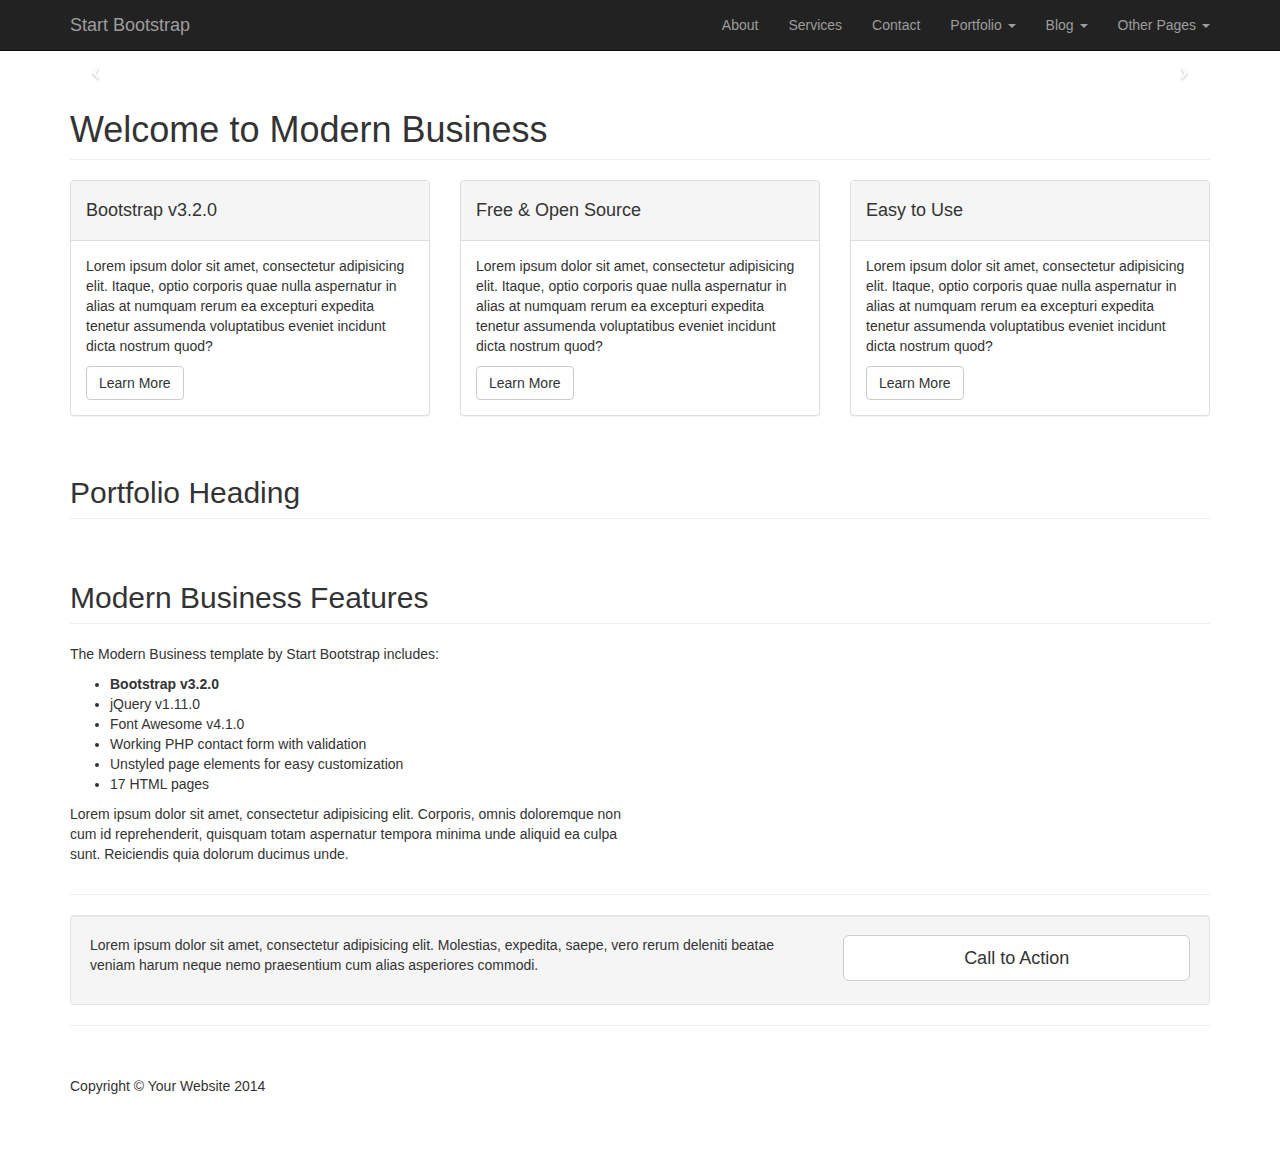
==== WebContent/index.html @ 1b941529 "Diseño de Ventanas" ====
<!DOCTYPE html>
<html lang="en">

<head>

    <meta charset="utf-8">
    <meta http-equiv="X-UA-Compatible" content="IE=edge">
    <meta name="viewport" content="width=device-width, initial-scale=1">
    <meta name="description" content="">
    <meta name="author" content="">

    <title>Modern Business - Start Bootstrap Template</title>

    <!-- Bootstrap Core CSS -->
    <link href="resources/css/bootstrap.min.css" rel="stylesheet">

    <!-- Custom CSS -->
    <link href="resources/css/3-col-portfolio.css" rel="stylesheet">


    <!-- HTML5 Shim and Respond.js IE8 support of HTML5 elements and media queries -->
    <!-- WARNING: Respond.js doesn't work if you view the page via file:// -->
    <!--[if lt IE 9]>
        <script src="https://oss.maxcdn.com/libs/html5shiv/3.7.0/html5shiv.js"></script>
        <script src="https://oss.maxcdn.com/libs/respond.js/1.4.2/respond.min.js"></script>
    <![endif]-->

</head>

<body>

    <!-- Navigation -->
    <nav class="navbar navbar-inverse navbar-fixed-top" role="navigation">
        <div class="container">
            <!-- Brand and toggle get grouped for better mobile display -->
            <div class="navbar-header">
                <button type="button" class="navbar-toggle" data-toggle="collapse" data-target="#bs-example-navbar-collapse-1">
                    <span class="sr-only">Toggle navigation</span>
                    <span class="icon-bar"></span>
                    <span class="icon-bar"></span>
                    <span class="icon-bar"></span>
                </button>
                <a class="navbar-brand" href="index.html">Start Bootstrap</a>
            </div>
            <!-- Collect the nav links, forms, and other content for toggling -->
            <div class="collapse navbar-collapse" id="bs-example-navbar-collapse-1">
                <ul class="nav navbar-nav navbar-right">
                    <li>
                        <a href="about.html">About</a>
                    </li>
                    <li>
                        <a href="services.html">Services</a>
                    </li>
                    <li>
                        <a href="contact.html">Contact</a>
                    </li>
                    <li class="dropdown">
                        <a href="#" class="dropdown-toggle" data-toggle="dropdown">Portfolio <b class="caret"></b></a>
                        <ul class="dropdown-menu">
                            <li>
                                <a href="portfolio-1-col.html">1 Column Portfolio</a>
                            </li>
                            <li>
                                <a href="portfolio-2-col.html">2 Column Portfolio</a>
                            </li>
                            <li>
                                <a href="portfolio-3-col.html">3 Column Portfolio</a>
                            </li>
                            <li>
                                <a href="portfolio-4-col.html">4 Column Portfolio</a>
                            </li>
                            <li>
                                <a href="portfolio-item.html">Single Portfolio Item</a>
                            </li>
                        </ul>
                    </li>
                    <li class="dropdown">
                        <a href="#" class="dropdown-toggle" data-toggle="dropdown">Blog <b class="caret"></b></a>
                        <ul class="dropdown-menu">
                            <li>
                                <a href="blog-home-1.html">Blog Home 1</a>
                            </li>
                            <li>
                                <a href="blog-home-2.html">Blog Home 2</a>
                            </li>
                            <li>
                                <a href="blog-post.html">Blog Post</a>
                            </li>
                        </ul>
                    </li>
                    <li class="dropdown">
                        <a href="#" class="dropdown-toggle" data-toggle="dropdown">Other Pages <b class="caret"></b></a>
                        <ul class="dropdown-menu">
                            <li>
                                <a href="full-width.html">Full Width Page</a>
                            </li>
                            <li>
                                <a href="sidebar.html">Sidebar Page</a>
                            </li>
                            <li>
                                <a href="faq.html">FAQ</a>
                            </li>
                            <li>
                                <a href="404.html">404</a>
                            </li>
                            <li>
                                <a href="pricing.html">Pricing Table</a>
                            </li>
                        </ul>
                    </li>
                </ul>
            </div>
            <!-- /.navbar-collapse -->
        </div>
        <!-- /.container -->
    </nav>

    <!-- Header Carousel -->
    <header id="myCarousel" class="carousel slide">
        <!-- Indicators -->
        <ol class="carousel-indicators">
            <li data-target="#myCarousel" data-slide-to="0" class="active"></li>
            <li data-target="#myCarousel" data-slide-to="1"></li>
            <li data-target="#myCarousel" data-slide-to="2"></li>
        </ol>

        <!-- Wrapper for slides -->
        <div class="carousel-inner">
            <div class="item active">
                <div class="fill" style="background-image:url('http://placehold.it/1900x1080&text=Slide One');"></div>
                <div class="carousel-caption">
                    <h2>Caption 1</h2>
                </div>
            </div>
            <div class="item">
                <div class="fill" style="background-image:url('http://placehold.it/1900x1080&text=Slide Two');"></div>
                <div class="carousel-caption">
                    <h2>Caption 2</h2>
                </div>
            </div>
            <div class="item">
                <div class="fill" style="background-image:url('http://placehold.it/1900x1080&text=Slide Three');"></div>
                <div class="carousel-caption">
                    <h2>Caption 3</h2>
                </div>
            </div>
        </div>

        <!-- Controls -->
        <a class="left carousel-control" href="#myCarousel" data-slide="prev">
            <span class="icon-prev"></span>
        </a>
        <a class="right carousel-control" href="#myCarousel" data-slide="next">
            <span class="icon-next"></span>
        </a>
    </header>

    <!-- Page Content -->
    <div class="container">

        <!-- Marketing Icons Section -->
        <div class="row">
            <div class="col-lg-12">
                <h1 class="page-header">
                    Welcome to Modern Business
                </h1>
            </div>
            <div class="col-md-4">
                <div class="panel panel-default">
                    <div class="panel-heading">
                        <h4><i class="fa fa-fw fa-check"></i> Bootstrap v3.2.0</h4>
                    </div>
                    <div class="panel-body">
                        <p>Lorem ipsum dolor sit amet, consectetur adipisicing elit. Itaque, optio corporis quae nulla aspernatur in alias at numquam rerum ea excepturi expedita tenetur assumenda voluptatibus eveniet incidunt dicta nostrum quod?</p>
                        <a href="#" class="btn btn-default">Learn More</a>
                    </div>
                </div>
            </div>
            <div class="col-md-4">
                <div class="panel panel-default">
                    <div class="panel-heading">
                        <h4><i class="fa fa-fw fa-gift"></i> Free &amp; Open Source</h4>
                    </div>
                    <div class="panel-body">
                        <p>Lorem ipsum dolor sit amet, consectetur adipisicing elit. Itaque, optio corporis quae nulla aspernatur in alias at numquam rerum ea excepturi expedita tenetur assumenda voluptatibus eveniet incidunt dicta nostrum quod?</p>
                        <a href="#" class="btn btn-default">Learn More</a>
                    </div>
                </div>
            </div>
            <div class="col-md-4">
                <div class="panel panel-default">
                    <div class="panel-heading">
                        <h4><i class="fa fa-fw fa-compass"></i> Easy to Use</h4>
                    </div>
                    <div class="panel-body">
                        <p>Lorem ipsum dolor sit amet, consectetur adipisicing elit. Itaque, optio corporis quae nulla aspernatur in alias at numquam rerum ea excepturi expedita tenetur assumenda voluptatibus eveniet incidunt dicta nostrum quod?</p>
                        <a href="#" class="btn btn-default">Learn More</a>
                    </div>
                </div>
            </div>
        </div>
        <!-- /.row -->

        <!-- Portfolio Section -->
        <div class="row">
            <div class="col-lg-12">
                <h2 class="page-header">Portfolio Heading</h2>
            </div>
            <div class="col-md-4 col-sm-6">
                <a href="portfolio-item.html">
                    <img class="img-responsive img-portfolio img-hover" src="http://placehold.it/700x450" alt="">
                </a>
            </div>
            <div class="col-md-4 col-sm-6">
                <a href="portfolio-item.html">
                    <img class="img-responsive img-portfolio img-hover" src="http://placehold.it/700x450" alt="">
                </a>
            </div>
            <div class="col-md-4 col-sm-6">
                <a href="portfolio-item.html">
                    <img class="img-responsive img-portfolio img-hover" src="http://placehold.it/700x450" alt="">
                </a>
            </div>
            <div class="col-md-4 col-sm-6">
                <a href="portfolio-item.html">
                    <img class="img-responsive img-portfolio img-hover" src="http://placehold.it/700x450" alt="">
                </a>
            </div>
            <div class="col-md-4 col-sm-6">
                <a href="portfolio-item.html">
                    <img class="img-responsive img-portfolio img-hover" src="http://placehold.it/700x450" alt="">
                </a>
            </div>
            <div class="col-md-4 col-sm-6">
                <a href="portfolio-item.html">
                    <img class="img-responsive img-portfolio img-hover" src="http://placehold.it/700x450" alt="">
                </a>
            </div>
        </div>
        <!-- /.row -->

        <!-- Features Section -->
        <div class="row">
            <div class="col-lg-12">
                <h2 class="page-header">Modern Business Features</h2>
            </div>
            <div class="col-md-6">
                <p>The Modern Business template by Start Bootstrap includes:</p>
                <ul>
                    <li><strong>Bootstrap v3.2.0</strong>
                    </li>
                    <li>jQuery v1.11.0</li>
                    <li>Font Awesome v4.1.0</li>
                    <li>Working PHP contact form with validation</li>
                    <li>Unstyled page elements for easy customization</li>
                    <li>17 HTML pages</li>
                </ul>
                <p>Lorem ipsum dolor sit amet, consectetur adipisicing elit. Corporis, omnis doloremque non cum id reprehenderit, quisquam totam aspernatur tempora minima unde aliquid ea culpa sunt. Reiciendis quia dolorum ducimus unde.</p>
            </div>
            <div class="col-md-6">
                <img class="img-responsive" src="http://placehold.it/700x450" alt="">
            </div>
        </div>
        <!-- /.row -->

        <hr>

        <!-- Call to Action Section -->
        <div class="well">
            <div class="row">
                <div class="col-md-8">
                    <p>Lorem ipsum dolor sit amet, consectetur adipisicing elit. Molestias, expedita, saepe, vero rerum deleniti beatae veniam harum neque nemo praesentium cum alias asperiores commodi.</p>
                </div>
                <div class="col-md-4">
                    <a class="btn btn-lg btn-default btn-block" href="#">Call to Action</a>
                </div>
            </div>
        </div>

        <hr>

        <!-- Footer -->
        <footer>
            <div class="row">
                <div class="col-lg-12">
                    <p>Copyright &copy; Your Website 2014</p>
                </div>
            </div>
        </footer>

    </div>
    <!-- /.container -->

    <!-- jQuery -->
    <script src="js/jquery.js"></script>

    <!-- Bootstrap Core JavaScript -->
    <script src="js/bootstrap.min.js"></script>

    <!-- Script to Activate the Carousel -->
    <script>
    $('.carousel').carousel({
        interval: 5000 //changes the speed
    })
    </script>

</body>

</html>
---- WebContent/resources/css/3-col-portfolio.css ----
/*!
 * Start Bootstrap - 3 Col Portfolio HTML Template (http://startbootstrap.com)
 * Code licensed under the Apache License v2.0.
 * For details, see http://www.apache.org/licenses/LICENSE-2.0.
 */

body {
    padding-top: 70px; /* Required padding for .navbar-fixed-top. Remove if using .navbar-static-top. Change if height of navigation changes. */
}

.portfolio-item {
    margin-bottom: 25px;
}

footer {
    margin: 50px 0;
}

.myButton {
	background-color:#44c767;
	-moz-border-radius:28px;
	-webkit-border-radius:28px;
	border-radius:28px;
	border:1px solid #18ab29;
	display:inline-block;
	cursor:pointer;
	color:#ffffff;
	font-family:Arial;
	font-size:17px;
	padding:16px 31px;
	text-decoration:none;
	text-shadow:0px 1px 0px #2f6627;
}
.myButton:hover {
	background-color:#5cbf2a;
}
.myButton:active {
	position:relative;
	top:1px;
}
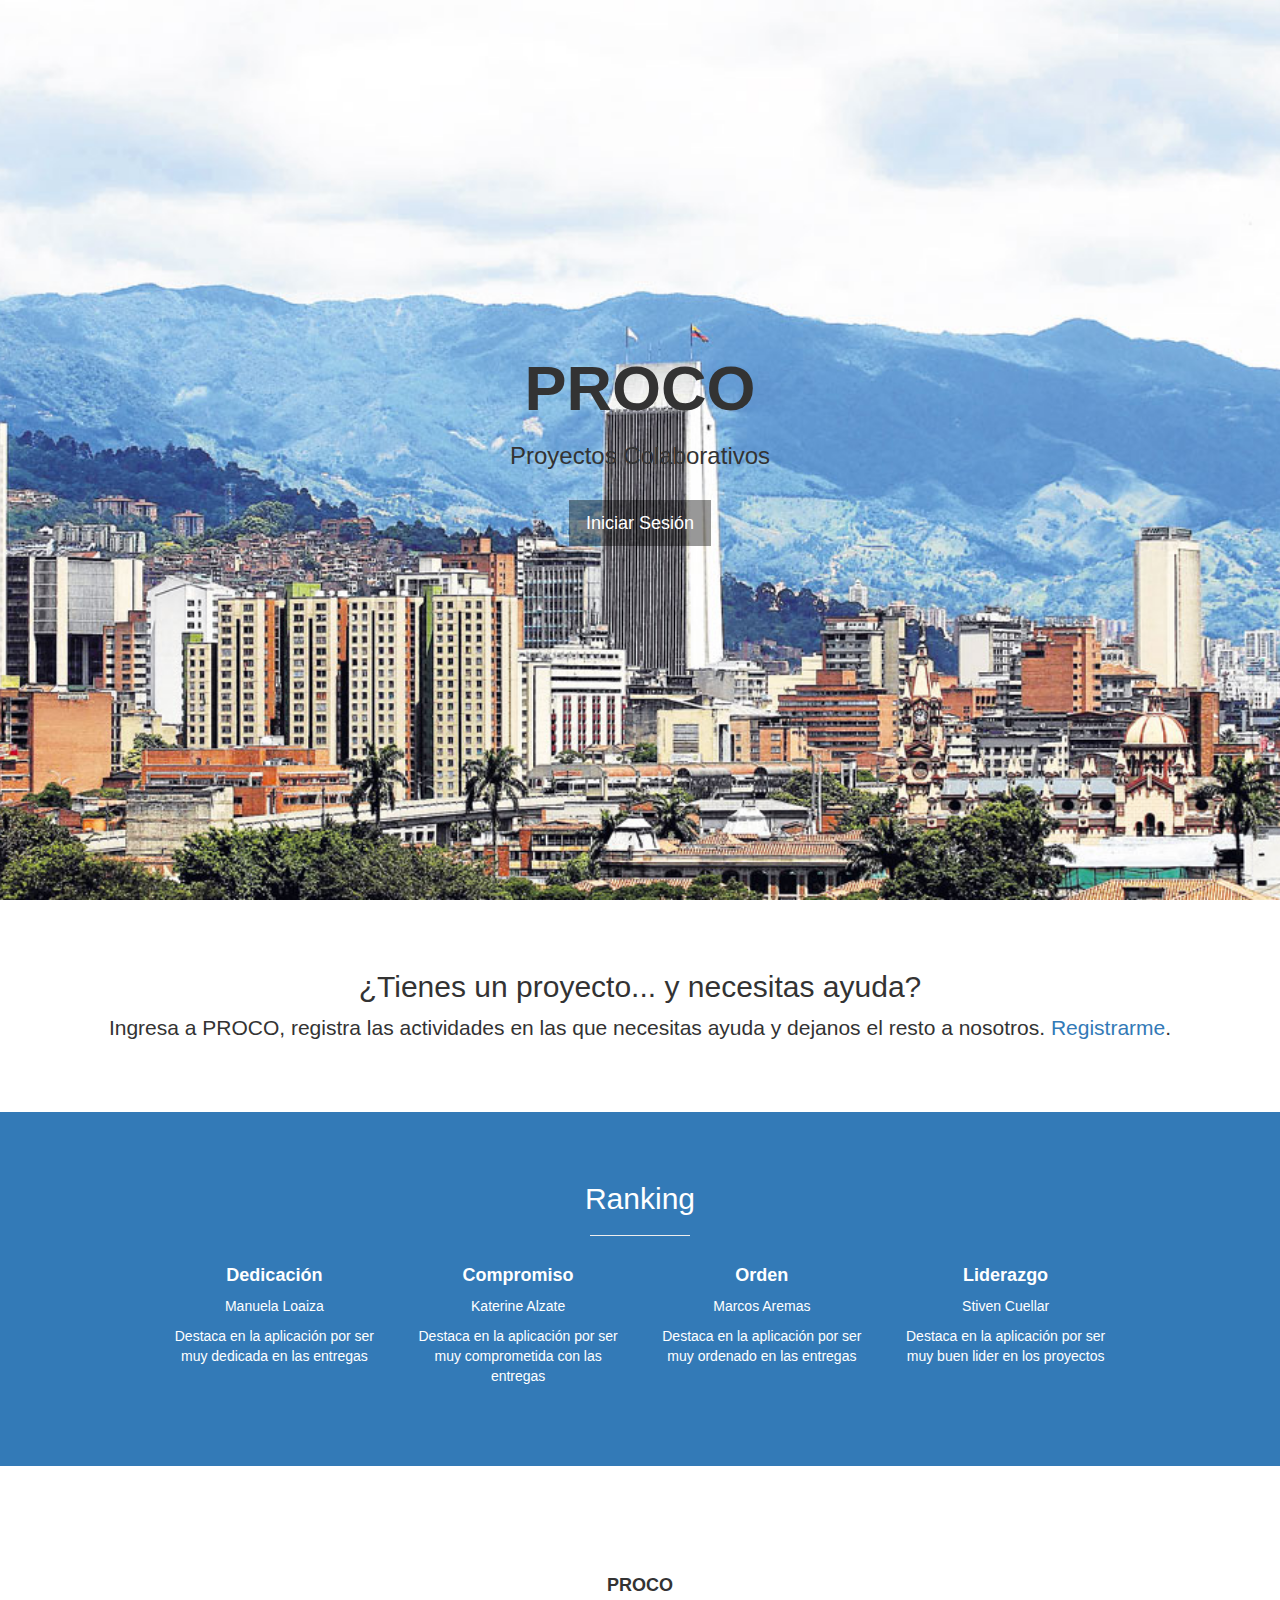
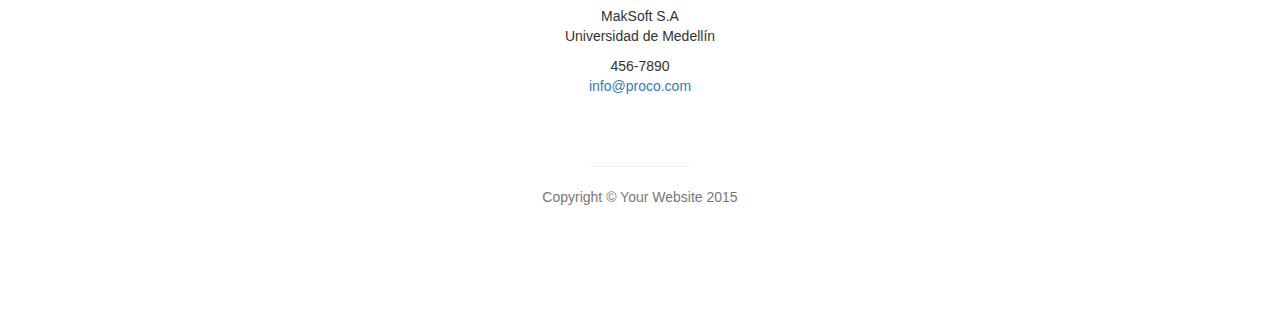
==== commit 450c6bb7: "Ventana Principal" ====
--- a/WebContent/index.html
+++ b/WebContent/index.html
@@ -9,13 +9,13 @@
     <meta name="description" content="">
     <meta name="author" content="">
 
-    <title>Modern Business - Start Bootstrap Template</title>
+    <title>PROCO</title>
 
     <!-- Bootstrap Core CSS -->
-    <link href="resources/css/bootstrap.min.css" rel="stylesheet">
+    <link href="resources/css/bootstrapIndex.min.css" rel="stylesheet">
 
     <!-- Custom CSS -->
-    <link href="resources/css/3-col-portfolio.css" rel="stylesheet">
+    <link href="resources/css/portfolioIndex.css" rel="stylesheet">
 
 
     <!-- HTML5 Shim and Respond.js IE8 support of HTML5 elements and media queries -->
@@ -29,280 +29,135 @@
 
 <body>
 
-    <!-- Navigation -->
-    <nav class="navbar navbar-inverse navbar-fixed-top" role="navigation">
+<!-- Header -->
+<!--http://www.larepublica.co/sites/default/files/larepublica/imagenes/noticias/1/medellin0302-1000.jpg-->
+    <header id="top" class="header">
+        <div class="text-vertical-center">
+        	<div class="contenedor">
+        		<h1>PROCO</h1>
+	            <h3>Proyectos Colaborativos</h3>
+	            <br>
+	            <a href="misCosas.html" class="btn btn-dark btn-lg">Iniciar Sesión</a>
+        	</div>
+        </div>
+    </header>
+
+<!-- About -->
+    <section id="about" class="about">
         <div class="container">
-            <!-- Brand and toggle get grouped for better mobile display -->
-            <div class="navbar-header">
-                <button type="button" class="navbar-toggle" data-toggle="collapse" data-target="#bs-example-navbar-collapse-1">
-                    <span class="sr-only">Toggle navigation</span>
-                    <span class="icon-bar"></span>
-                    <span class="icon-bar"></span>
-                    <span class="icon-bar"></span>
-                </button>
-                <a class="navbar-brand" href="index.html">Start Bootstrap</a>
+            <div class="row">
+                <div class="col-lg-12 text-center">
+                    <h2>¿Tienes un proyecto... y necesitas ayuda?</h2>
+                    <p class="lead">Ingresa a PROCO, registra las actividades en las que necesitas ayuda y dejanos el resto a nosotros. <a target="_blank" href="#">Registrarme</a>.</p>
+                </div>
             </div>
-            <!-- Collect the nav links, forms, and other content for toggling -->
-            <div class="collapse navbar-collapse" id="bs-example-navbar-collapse-1">
-                <ul class="nav navbar-nav navbar-right">
-                    <li>
-                        <a href="about.html">About</a>
-                    </li>
-                    <li>
-                        <a href="services.html">Services</a>
-                    </li>
-                    <li>
-                        <a href="contact.html">Contact</a>
-                    </li>
-                    <li class="dropdown">
-                        <a href="#" class="dropdown-toggle" data-toggle="dropdown">Portfolio <b class="caret"></b></a>
-                        <ul class="dropdown-menu">
-                            <li>
-                                <a href="portfolio-1-col.html">1 Column Portfolio</a>
-                            </li>
-                            <li>
-                                <a href="portfolio-2-col.html">2 Column Portfolio</a>
-                            </li>
-                            <li>
-                                <a href="portfolio-3-col.html">3 Column Portfolio</a>
-                            </li>
-                            <li>
-                                <a href="portfolio-4-col.html">4 Column Portfolio</a>
-                            </li>
-                            <li>
-                                <a href="portfolio-item.html">Single Portfolio Item</a>
-                            </li>
-                        </ul>
-                    </li>
-                    <li class="dropdown">
-                        <a href="#" class="dropdown-toggle" data-toggle="dropdown">Blog <b class="caret"></b></a>
-                        <ul class="dropdown-menu">
-                            <li>
-                                <a href="blog-home-1.html">Blog Home 1</a>
-                            </li>
-                            <li>
-                                <a href="blog-home-2.html">Blog Home 2</a>
-                            </li>
-                            <li>
-                                <a href="blog-post.html">Blog Post</a>
-                            </li>
-                        </ul>
-                    </li>
-                    <li class="dropdown">
-                        <a href="#" class="dropdown-toggle" data-toggle="dropdown">Other Pages <b class="caret"></b></a>
-                        <ul class="dropdown-menu">
-                            <li>
-                                <a href="full-width.html">Full Width Page</a>
-                            </li>
-                            <li>
-                                <a href="sidebar.html">Sidebar Page</a>
-                            </li>
-                            <li>
-                                <a href="faq.html">FAQ</a>
-                            </li>
-                            <li>
-                                <a href="404.html">404</a>
-                            </li>
-                            <li>
-                                <a href="pricing.html">Pricing Table</a>
-                            </li>
-                        </ul>
-                    </li>
-                </ul>
-            </div>
-            <!-- /.navbar-collapse -->
+            <!-- /.row -->
         </div>
         <!-- /.container -->
-    </nav>
+    </section>
 
-    <!-- Header Carousel -->
-    <header id="myCarousel" class="carousel slide">
-        <!-- Indicators -->
-        <ol class="carousel-indicators">
-            <li data-target="#myCarousel" data-slide-to="0" class="active"></li>
-            <li data-target="#myCarousel" data-slide-to="1"></li>
-            <li data-target="#myCarousel" data-slide-to="2"></li>
-        </ol>
+<!-- Services -->
+    <!-- The circle icons use Font Awesome's stacked icon classes. For more information, visit http://fontawesome.io/examples/ -->
+    <section id="services" class="services bg-primary">
+        <div class="container">
+            <div class="row text-center">
+                <div class="col-lg-10 col-lg-offset-1">
+                    <h2>Ranking</h2>
+                    <hr class="small">
+                    <div class="row">
+                        <div class="col-md-3 col-sm-6">
+                            <div class="service-item">
+                                <span class="fa-stack fa-4x">
+                                <i class="fa fa-circle fa-stack-2x"></i>
+                                <i class="fa fa-cloud fa-stack-1x text-primary"></i>
+                            </span>
+                                <h4>
+                                    <strong>Dedicación</strong>
+                                </h4>
+                                <p>Manuela Loaiza</p>
+                                <p>Destaca en la aplicación por ser muy dedicada en las entregas</p>
+                            </div>
+                        </div>
+                        <div class="col-md-3 col-sm-6">
+                            <div class="service-item">
+                                <span class="fa-stack fa-4x">
+                                <i class="fa fa-circle fa-stack-2x"></i>
+                                <i class="fa fa-compass fa-stack-1x text-primary"></i>
+                            </span>
+                                <h4>
+                                    <strong>Compromiso</strong>
+                                </h4>
+                                <p>Katerine Alzate</p>
+                                <p>Destaca en la aplicación por ser muy comprometida con las entregas</p>
+                            </div>
+                        </div>
+                        <div class="col-md-3 col-sm-6">
+                            <div class="service-item">
+                                <span class="fa-stack fa-4x">
+                                <i class="fa fa-circle fa-stack-2x"></i>
+                                <i class="fa fa-flask fa-stack-1x text-primary"></i>
+                            </span>
+                                <h4>
+                                    <strong>Orden</strong>
+                                </h4>
+                                <p>Marcos Aremas</p>
+                                <p>Destaca en la aplicación por ser muy ordenado en las entregas</p>
+                            </div>
+                        </div>
+                        <div class="col-md-3 col-sm-6">
+                            <div class="service-item">
+                                <span class="fa-stack fa-4x">
+                                <i class="fa fa-circle fa-stack-2x"></i>
+                                <i class="fa fa-shield fa-stack-1x text-primary"></i>
+                            </span>
+                                <h4>
+                                    <strong>Liderazgo</strong>
+                                </h4>
+                                <p>Stiven Cuellar</p>
+                                <p>Destaca en la aplicación por ser muy buen lider en los proyectos</p>
+                            </div>
+                        </div>
+                    </div>
+                    <!-- /.row (nested) -->
+                </div>
+                <!-- /.col-lg-10 -->
+            </div>
+            <!-- /.row -->
+        </div>
+        <!-- /.container -->
+    </section>
 
-        <!-- Wrapper for slides -->
-        <div class="carousel-inner">
-            <div class="item active">
-                <div class="fill" style="background-image:url('http://placehold.it/1900x1080&text=Slide One');"></div>
-                <div class="carousel-caption">
-                    <h2>Caption 1</h2>
-                </div>
-            </div>
-            <div class="item">
-                <div class="fill" style="background-image:url('http://placehold.it/1900x1080&text=Slide Two');"></div>
-                <div class="carousel-caption">
-                    <h2>Caption 2</h2>
-                </div>
-            </div>
-            <div class="item">
-                <div class="fill" style="background-image:url('http://placehold.it/1900x1080&text=Slide Three');"></div>
-                <div class="carousel-caption">
-                    <h2>Caption 3</h2>
+<!-- Footer -->
+    <footer>
+        <div class="container">
+            <div class="row">
+                <div class="col-lg-10 col-lg-offset-1 text-center">
+                    <h4><strong>PROCO</strong>
+                    </h4>
+                    <p>MakSoft S.A<br>Universidad de Medellín</p>
+                    <ul class="list-unstyled">
+                        <li><i class="fa fa-phone fa-fw"></i> 456-7890</li>
+                        <li><i class="fa fa-envelope-o fa-fw"></i>  <a href="#">info@proco.com</a>
+                        </li>
+                    </ul>
+                    <br>
+                    <ul class="list-inline">
+                        <li>
+                            <a href="#"><i class="fa fa-facebook fa-fw fa-3x"></i></a>
+                        </li>
+                        <li>
+                            <a href="#"><i class="fa fa-twitter fa-fw fa-3x"></i></a>
+                        </li>
+                        <li>
+                            <a href="#"><i class="fa fa-dribbble fa-fw fa-3x"></i></a>
+                        </li>
+                    </ul>
+                    <hr class="small">
+                    <p class="text-muted">Copyright &copy; Your Website 2015</p>
                 </div>
             </div>
         </div>
-
-        <!-- Controls -->
-        <a class="left carousel-control" href="#myCarousel" data-slide="prev">
-            <span class="icon-prev"></span>
-        </a>
-        <a class="right carousel-control" href="#myCarousel" data-slide="next">
-            <span class="icon-next"></span>
-        </a>
-    </header>
-
-    <!-- Page Content -->
-    <div class="container">
-
-        <!-- Marketing Icons Section -->
-        <div class="row">
-            <div class="col-lg-12">
-                <h1 class="page-header">
-                    Welcome to Modern Business
-                </h1>
-            </div>
-            <div class="col-md-4">
-                <div class="panel panel-default">
-                    <div class="panel-heading">
-                        <h4><i class="fa fa-fw fa-check"></i> Bootstrap v3.2.0</h4>
-                    </div>
-                    <div class="panel-body">
-                        <p>Lorem ipsum dolor sit amet, consectetur adipisicing elit. Itaque, optio corporis quae nulla aspernatur in alias at numquam rerum ea excepturi expedita tenetur assumenda voluptatibus eveniet incidunt dicta nostrum quod?</p>
-                        <a href="#" class="btn btn-default">Learn More</a>
-                    </div>
-                </div>
-            </div>
-            <div class="col-md-4">
-                <div class="panel panel-default">
-                    <div class="panel-heading">
-                        <h4><i class="fa fa-fw fa-gift"></i> Free &amp; Open Source</h4>
-                    </div>
-                    <div class="panel-body">
-                        <p>Lorem ipsum dolor sit amet, consectetur adipisicing elit. Itaque, optio corporis quae nulla aspernatur in alias at numquam rerum ea excepturi expedita tenetur assumenda voluptatibus eveniet incidunt dicta nostrum quod?</p>
-                        <a href="#" class="btn btn-default">Learn More</a>
-                    </div>
-                </div>
-            </div>
-            <div class="col-md-4">
-                <div class="panel panel-default">
-                    <div class="panel-heading">
-                        <h4><i class="fa fa-fw fa-compass"></i> Easy to Use</h4>
-                    </div>
-                    <div class="panel-body">
-                        <p>Lorem ipsum dolor sit amet, consectetur adipisicing elit. Itaque, optio corporis quae nulla aspernatur in alias at numquam rerum ea excepturi expedita tenetur assumenda voluptatibus eveniet incidunt dicta nostrum quod?</p>
-                        <a href="#" class="btn btn-default">Learn More</a>
-                    </div>
-                </div>
-            </div>
-        </div>
-        <!-- /.row -->
-
-        <!-- Portfolio Section -->
-        <div class="row">
-            <div class="col-lg-12">
-                <h2 class="page-header">Portfolio Heading</h2>
-            </div>
-            <div class="col-md-4 col-sm-6">
-                <a href="portfolio-item.html">
-                    <img class="img-responsive img-portfolio img-hover" src="http://placehold.it/700x450" alt="">
-                </a>
-            </div>
-            <div class="col-md-4 col-sm-6">
-                <a href="portfolio-item.html">
-                    <img class="img-responsive img-portfolio img-hover" src="http://placehold.it/700x450" alt="">
-                </a>
-            </div>
-            <div class="col-md-4 col-sm-6">
-                <a href="portfolio-item.html">
-                    <img class="img-responsive img-portfolio img-hover" src="http://placehold.it/700x450" alt="">
-                </a>
-            </div>
-            <div class="col-md-4 col-sm-6">
-                <a href="portfolio-item.html">
-                    <img class="img-responsive img-portfolio img-hover" src="http://placehold.it/700x450" alt="">
-                </a>
-            </div>
-            <div class="col-md-4 col-sm-6">
-                <a href="portfolio-item.html">
-                    <img class="img-responsive img-portfolio img-hover" src="http://placehold.it/700x450" alt="">
-                </a>
-            </div>
-            <div class="col-md-4 col-sm-6">
-                <a href="portfolio-item.html">
-                    <img class="img-responsive img-portfolio img-hover" src="http://placehold.it/700x450" alt="">
-                </a>
-            </div>
-        </div>
-        <!-- /.row -->
-
-        <!-- Features Section -->
-        <div class="row">
-            <div class="col-lg-12">
-                <h2 class="page-header">Modern Business Features</h2>
-            </div>
-            <div class="col-md-6">
-                <p>The Modern Business template by Start Bootstrap includes:</p>
-                <ul>
-                    <li><strong>Bootstrap v3.2.0</strong>
-                    </li>
-                    <li>jQuery v1.11.0</li>
-                    <li>Font Awesome v4.1.0</li>
-                    <li>Working PHP contact form with validation</li>
-                    <li>Unstyled page elements for easy customization</li>
-                    <li>17 HTML pages</li>
-                </ul>
-                <p>Lorem ipsum dolor sit amet, consectetur adipisicing elit. Corporis, omnis doloremque non cum id reprehenderit, quisquam totam aspernatur tempora minima unde aliquid ea culpa sunt. Reiciendis quia dolorum ducimus unde.</p>
-            </div>
-            <div class="col-md-6">
-                <img class="img-responsive" src="http://placehold.it/700x450" alt="">
-            </div>
-        </div>
-        <!-- /.row -->
-
-        <hr>
-
-        <!-- Call to Action Section -->
-        <div class="well">
-            <div class="row">
-                <div class="col-md-8">
-                    <p>Lorem ipsum dolor sit amet, consectetur adipisicing elit. Molestias, expedita, saepe, vero rerum deleniti beatae veniam harum neque nemo praesentium cum alias asperiores commodi.</p>
-                </div>
-                <div class="col-md-4">
-                    <a class="btn btn-lg btn-default btn-block" href="#">Call to Action</a>
-                </div>
-            </div>
-        </div>
-
-        <hr>
-
-        <!-- Footer -->
-        <footer>
-            <div class="row">
-                <div class="col-lg-12">
-                    <p>Copyright &copy; Your Website 2014</p>
-                </div>
-            </div>
-        </footer>
-
-    </div>
-    <!-- /.container -->
-
-    <!-- jQuery -->
-    <script src="js/jquery.js"></script>
-
-    <!-- Bootstrap Core JavaScript -->
-    <script src="js/bootstrap.min.js"></script>
-
-    <!-- Script to Activate the Carousel -->
-    <script>
-    $('.carousel').carousel({
-        interval: 5000 //changes the speed
-    })
-    </script>
+    </footer>
 
 </body>
 
--- a/WebContent/resources/css/bootstrapIndex.min.css
+++ b/WebContent/resources/css/bootstrapIndex.min.css
@@ -0,0 +1,5 @@
+/*!
+ * Bootstrap v3.3.4 (http://getbootstrap.com)
+ * Copyright 2011-2015 Twitter, Inc.
+ * Licensed under MIT (https://github.com/twbs/bootstrap/blob/master/LICENSE)
+ *//*! normalize.css v3.0.2 | MIT License | git.io/normalize */html{font-family:sans-serif;-webkit-text-size-adjust:100%;-ms-text-size-adjust:100%}body{margin:0}article,aside,details,figcaption,figure,footer,header,hgroup,main,menu,nav,section,summary{display:block}audio,canvas,progress,video{display:inline-block;vertical-align:baseline}audio:not([controls]){display:none;height:0}[hidden],template{display:none}a{background-color:transparent}a:active,a:hover{outline:0}abbr[title]{border-bottom:1px dotted}b,strong{font-weight:700}dfn{font-style:italic}h1{margin:.67em 0;font-size:2em}mark{color:#000;background:#ff0}small{font-size:80%}sub,sup{position:relative;font-size:75%;line-height:0;vertical-align:baseline}sup{top:-.5em}sub{bottom:-.25em}img{border:0}svg:not(:root){overflow:hidden}figure{margin:1em 40px}hr{height:0;-webkit-box-sizing:content-box;-moz-box-sizing:content-box;box-sizing:content-box}pre{overflow:auto}code,kbd,pre,samp{font-family:monospace,monospace;font-size:1em}button,input,optgroup,select,textarea{margin:0;font:inherit;color:inherit}button{overflow:visible}button,select{text-transform:none}button,html input[type=button],input[type=reset],input[type=submit]{-webkit-appearance:button;cursor:pointer}button[disabled],html input[disabled]{cursor:default}button::-moz-focus-inner,input::-moz-focus-inner{padding:0;border:0}input{line-height:normal}input[type=checkbox],input[type=radio]{-webkit-box-sizing:border-box;-moz-box-sizing:border-box;box-sizing:border-box;padding:0}input[type=number]::-webkit-inner-spin-button,input[type=number]::-webkit-outer-spin-button{height:auto}input[type=search]{-webkit-box-sizing:content-box;-moz-box-sizing:content-box;box-sizing:content-box;-webkit-appearance:textfield}input[type=search]::-webkit-search-cancel-button,input[type=search]::-webkit-search-decoration{-webkit-appearance:none}fieldset{padding:.35em .625em .75em;margin:0 2px;border:1px solid silver}legend{padding:0;border:0}textarea{overflow:auto}optgroup{font-weight:700}table{border-spacing:0;border-collapse:collapse}td,th{padding:0}/*! Source: https://github.com/h5bp/html5-boilerplate/blob/master/src/css/main.css */@media print{*,:after,:before{color:#000!important;text-shadow:none!important;background:0 0!important;-webkit-box-shadow:none!important;box-shadow:none!important}a,a:visited{text-decoration:underline}a[href]:after{content:" (" attr(href) ")"}abbr[title]:after{content:" (" attr(title) ")"}a[href^="javascript:"]:after,a[href^="#"]:after{content:""}blockquote,pre{border:1px solid #999;page-break-inside:avoid}thead{display:table-header-group}img,tr{page-break-inside:avoid}img{max-width:100%!important}h2,h3,p{orphans:3;widows:3}h2,h3{page-break-after:avoid}select{background:#fff!important}.navbar{display:none}.btn>.caret,.dropup>.btn>.caret{border-top-color:#000!important}.label{border:1px solid #000}.table{border-collapse:collapse!important}.table td,.table th{background-color:#fff!important}.table-bordered td,.table-bordered th{border:1px solid #ddd!important}}@font-face{font-family:'Glyphicons Halflings';src:url(../fonts/glyphicons-halflings-regular.eot);src:url(../fonts/glyphicons-halflings-regular.eot?#iefix) format('embedded-opentype'),url(../fonts/glyphicons-halflings-regular.woff2) format('woff2'),url(../fonts/glyphicons-halflings-regular.woff) format('woff'),url(../fonts/glyphicons-halflings-regular.ttf) format('truetype'),url(../fonts/glyphicons-halflings-regular.svg#glyphicons_halflingsregular) format('svg')}.glyphicon{position:relative;top:1px;display:inline-block;font-family:'Glyphicons Halflings';font-style:normal;font-weight:400;line-height:1;-webkit-font-smoothing:antialiased;-moz-osx-font-smoothing:grayscale}.glyphicon-asterisk:before{content:"\2a"}.glyphicon-plus:before{content:"\2b"}.glyphicon-eur:before,.glyphicon-euro:before{content:"\20ac"}.glyphicon-minus:before{content:"\2212"}.glyphicon-cloud:before{content:"\2601"}.glyphicon-envelope:before{content:"\2709"}.glyphicon-pencil:before{content:"\270f"}.glyphicon-glass:before{content:"\e001"}.glyphicon-music:before{content:"\e002"}.glyphicon-search:before{content:"\e003"}.glyphicon-heart:before{content:"\e005"}.glyphicon-star:before{content:"\e006"}.glyphicon-star-empty:before{content:"\e007"}.glyphicon-user:before{content:"\e008"}.glyphicon-film:before{content:"\e009"}.glyphicon-th-large:before{content:"\e010"}.glyphicon-th:before{content:"\e011"}.glyphicon-th-list:before{content:"\e012"}.glyphicon-ok:before{content:"\e013"}.glyphicon-remove:before{content:"\e014"}.glyphicon-zoom-in:before{content:"\e015"}.glyphicon-zoom-out:before{content:"\e016"}.glyphicon-off:before{content:"\e017"}.glyphicon-signal:before{content:"\e018"}.glyphicon-cog:before{content:"\e019"}.glyphicon-trash:before{content:"\e020"}.glyphicon-home:before{content:"\e021"}.glyphicon-file:before{content:"\e022"}.glyphicon-time:before{content:"\e023"}.glyphicon-road:before{content:"\e024"}.glyphicon-download-alt:before{content:"\e025"}.glyphicon-download:before{content:"\e026"}.glyphicon-upload:before{content:"\e027"}.glyphicon-inbox:before{content:"\e028"}.glyphicon-play-circle:before{content:"\e029"}.glyphicon-repeat:before{content:"\e030"}.glyphicon-refresh:before{content:"\e031"}.glyphicon-list-alt:before{content:"\e032"}.glyphicon-lock:before{content:"\e033"}.glyphicon-flag:before{content:"\e034"}.glyphicon-headphones:before{content:"\e035"}.glyphicon-volume-off:before{content:"\e036"}.glyphicon-volume-down:before{content:"\e037"}.glyphicon-volume-up:before{content:"\e038"}.glyphicon-qrcode:before{content:"\e039"}.glyphicon-barcode:before{content:"\e040"}.glyphicon-tag:before{content:"\e041"}.glyphicon-tags:before{content:"\e042"}.glyphicon-book:before{content:"\e043"}.glyphicon-bookmark:before{content:"\e044"}.glyphicon-print:before{content:"\e045"}.glyphicon-camera:before{content:"\e046"}.glyphicon-font:before{content:"\e047"}.glyphicon-bold:before{content:"\e048"}.glyphicon-italic:before{content:"\e049"}.glyphicon-text-height:before{content:"\e050"}.glyphicon-text-width:before{content:"\e051"}.glyphicon-align-left:before{content:"\e052"}.glyphicon-align-center:before{content:"\e053"}.glyphicon-align-right:before{content:"\e054"}.glyphicon-align-justify:before{content:"\e055"}.glyphicon-list:before{content:"\e056"}.glyphicon-indent-left:before{content:"\e057"}.glyphicon-indent-right:before{content:"\e058"}.glyphicon-facetime-video:before{content:"\e059"}.glyphicon-picture:before{content:"\e060"}.glyphicon-map-marker:before{content:"\e062"}.glyphicon-adjust:before{content:"\e063"}.glyphicon-tint:before{content:"\e064"}.glyphicon-edit:before{content:"\e065"}.glyphicon-share:before{content:"\e066"}.glyphicon-check:before{content:"\e067"}.glyphicon-move:before{content:"\e068"}.glyphicon-step-backward:before{content:"\e069"}.glyphicon-fast-backward:before{content:"\e070"}.glyphicon-backward:before{content:"\e071"}.glyphicon-play:before{content:"\e072"}.glyphicon-pause:before{content:"\e073"}.glyphicon-stop:before{content:"\e074"}.glyphicon-forward:before{content:"\e075"}.glyphicon-fast-forward:before{content:"\e076"}.glyphicon-step-forward:before{content:"\e077"}.glyphicon-eject:before{content:"\e078"}.glyphicon-chevron-left:before{content:"\e079"}.glyphicon-chevron-right:before{content:"\e080"}.glyphicon-plus-sign:before{content:"\e081"}.glyphicon-minus-sign:before{content:"\e082"}.glyphicon-remove-sign:before{content:"\e083"}.glyphicon-ok-sign:before{content:"\e084"}.glyphicon-question-sign:before{content:"\e085"}.glyphicon-info-sign:before{content:"\e086"}.glyphicon-screenshot:before{content:"\e087"}.glyphicon-remove-circle:before{content:"\e088"}.glyphicon-ok-circle:before{content:"\e089"}.glyphicon-ban-circle:before{content:"\e090"}.glyphicon-arrow-left:before{content:"\e091"}.glyphicon-arrow-right:before{content:"\e092"}.glyphicon-arrow-up:before{content:"\e093"}.glyphicon-arrow-down:before{content:"\e094"}.glyphicon-share-alt:before{content:"\e095"}.glyphicon-resize-full:before{content:"\e096"}.glyphicon-resize-small:before{content:"\e097"}.glyphicon-exclamation-sign:before{content:"\e101"}.glyphicon-gift:before{content:"\e102"}.glyphicon-leaf:before{content:"\e103"}.glyphicon-fire:before{content:"\e104"}.glyphicon-eye-open:before{content:"\e105"}.glyphicon-eye-close:before{content:"\e106"}.glyphicon-warning-sign:before{content:"\e107"}.glyphicon-plane:before{content:"\e108"}.glyphicon-calendar:before{content:"\e109"}.glyphicon-random:before{content:"\e110"}.glyphicon-comment:before{content:"\e111"}.glyphicon-magnet:before{content:"\e112"}.glyphicon-chevron-up:before{content:"\e113"}.glyphicon-chevron-down:before{content:"\e114"}.glyphicon-retweet:before{content:"\e115"}.glyphicon-shopping-cart:before{content:"\e116"}.glyphicon-folder-close:before{content:"\e117"}.glyphicon-folder-open:before{content:"\e118"}.glyphicon-resize-vertical:before{content:"\e119"}.glyphicon-resize-horizontal:before{content:"\e120"}.glyphicon-hdd:before{content:"\e121"}.glyphicon-bullhorn:before{content:"\e122"}.glyphicon-bell:before{content:"\e123"}.glyphicon-certificate:before{content:"\e124"}.glyphicon-thumbs-up:before{content:"\e125"}.glyphicon-thumbs-down:before{content:"\e126"}.glyphicon-hand-right:before{content:"\e127"}.glyphicon-hand-left:before{content:"\e128"}.glyphicon-hand-up:before{content:"\e129"}.glyphicon-hand-down:before{content:"\e130"}.glyphicon-circle-arrow-right:before{content:"\e131"}.glyphicon-circle-arrow-left:before{content:"\e132"}.glyphicon-circle-arrow-up:before{content:"\e133"}.glyphicon-circle-arrow-down:before{content:"\e134"}.glyphicon-globe:before{content:"\e135"}.glyphicon-wrench:before{content:"\e136"}.glyphicon-tasks:before{content:"\e137"}.glyphicon-filter:before{content:"\e138"}.glyphicon-briefcase:before{content:"\e139"}.glyphicon-fullscreen:before{content:"\e140"}.glyphicon-dashboard:before{content:"\e141"}.glyphicon-paperclip:before{content:"\e142"}.glyphicon-heart-empty:before{content:"\e143"}.glyphicon-link:before{content:"\e144"}.glyphicon-phone:before{content:"\e145"}.glyphicon-pushpin:before{content:"\e146"}.glyphicon-usd:before{content:"\e148"}.glyphicon-gbp:before{content:"\e149"}.glyphicon-sort:before{content:"\e150"}.glyphicon-sort-by-alphabet:before{content:"\e151"}.glyphicon-sort-by-alphabet-alt:before{content:"\e152"}.glyphicon-sort-by-order:before{content:"\e153"}.glyphicon-sort-by-order-alt:before{content:"\e154"}.glyphicon-sort-by-attributes:before{content:"\e155"}.glyphicon-sort-by-attributes-alt:before{content:"\e156"}.glyphicon-unchecked:before{content:"\e157"}.glyphicon-expand:before{content:"\e158"}.glyphicon-collapse-down:before{content:"\e159"}.glyphicon-collapse-up:before{content:"\e160"}.glyphicon-log-in:before{content:"\e161"}.glyphicon-flash:before{content:"\e162"}.glyphicon-log-out:before{content:"\e163"}.glyphicon-new-window:before{content:"\e164"}.glyphicon-record:before{content:"\e165"}.glyphicon-save:before{content:"\e166"}.glyphicon-open:before{content:"\e167"}.glyphicon-saved:before{content:"\e168"}.glyphicon-import:before{content:"\e169"}.glyphicon-export:before{content:"\e170"}.glyphicon-send:before{content:"\e171"}.glyphicon-floppy-disk:before{content:"\e172"}.glyphicon-floppy-saved:before{content:"\e173"}.glyphicon-floppy-remove:before{content:"\e174"}.glyphicon-floppy-save:before{content:"\e175"}.glyphicon-floppy-open:before{content:"\e176"}.glyphicon-credit-card:before{content:"\e177"}.glyphicon-transfer:before{content:"\e178"}.glyphicon-cutlery:before{content:"\e179"}.glyphicon-header:before{content:"\e180"}.glyphicon-compressed:before{content:"\e181"}.glyphicon-earphone:before{content:"\e182"}.glyphicon-phone-alt:before{content:"\e183"}.glyphicon-tower:before{content:"\e184"}.glyphicon-stats:before{content:"\e185"}.glyphicon-sd-video:before{content:"\e186"}.glyphicon-hd-video:before{content:"\e187"}.glyphicon-subtitles:before{content:"\e188"}.glyphicon-sound-stereo:before{content:"\e189"}.glyphicon-sound-dolby:before{content:"\e190"}.glyphicon-sound-5-1:before{content:"\e191"}.glyphicon-sound-6-1:before{content:"\e192"}.glyphicon-sound-7-1:before{content:"\e193"}.glyphicon-copyright-mark:before{content:"\e194"}.glyphicon-registration-mark:before{content:"\e195"}.glyphicon-cloud-download:before{content:"\e197"}.glyphicon-cloud-upload:before{content:"\e198"}.glyphicon-tree-conifer:before{content:"\e199"}.glyphicon-tree-deciduous:before{content:"\e200"}.glyphicon-cd:before{content:"\e201"}.glyphicon-save-file:before{content:"\e202"}.glyphicon-open-file:before{content:"\e203"}.glyphicon-level-up:before{content:"\e204"}.glyphicon-copy:before{content:"\e205"}.glyphicon-paste:before{content:"\e206"}.glyphicon-alert:before{content:"\e209"}.glyphicon-equalizer:before{content:"\e210"}.glyphicon-king:before{content:"\e211"}.glyphicon-queen:before{content:"\e212"}.glyphicon-pawn:before{content:"\e213"}.glyphicon-bishop:before{content:"\e214"}.glyphicon-knight:before{content:"\e215"}.glyphicon-baby-formula:before{content:"\e216"}.glyphicon-tent:before{content:"\26fa"}.glyphicon-blackboard:before{content:"\e218"}.glyphicon-bed:before{content:"\e219"}.glyphicon-apple:before{content:"\f8ff"}.glyphicon-erase:before{content:"\e221"}.glyphicon-hourglass:before{content:"\231b"}.glyphicon-lamp:before{content:"\e223"}.glyphicon-duplicate:before{content:"\e224"}.glyphicon-piggy-bank:before{content:"\e225"}.glyphicon-scissors:before{content:"\e226"}.glyphicon-bitcoin:before{content:"\e227"}.glyphicon-btc:before{content:"\e227"}.glyphicon-xbt:before{content:"\e227"}.glyphicon-yen:before{content:"\00a5"}.glyphicon-jpy:before{content:"\00a5"}.glyphicon-ruble:before{content:"\20bd"}.glyphicon-rub:before{content:"\20bd"}.glyphicon-scale:before{content:"\e230"}.glyphicon-ice-lolly:before{content:"\e231"}.glyphicon-ice-lolly-tasted:before{content:"\e232"}.glyphicon-education:before{content:"\e233"}.glyphicon-option-horizontal:before{content:"\e234"}.glyphicon-option-vertical:before{content:"\e235"}.glyphicon-menu-hamburger:before{content:"\e236"}.glyphicon-modal-window:before{content:"\e237"}.glyphicon-oil:before{content:"\e238"}.glyphicon-grain:before{content:"\e239"}.glyphicon-sunglasses:before{content:"\e240"}.glyphicon-text-size:before{content:"\e241"}.glyphicon-text-color:before{content:"\e242"}.glyphicon-text-background:before{content:"\e243"}.glyphicon-object-align-top:before{content:"\e244"}.glyphicon-object-align-bottom:before{content:"\e245"}.glyphicon-object-align-horizontal:before{content:"\e246"}.glyphicon-object-align-left:before{content:"\e247"}.glyphicon-object-align-vertical:before{content:"\e248"}.glyphicon-object-align-right:before{content:"\e249"}.glyphicon-triangle-right:before{content:"\e250"}.glyphicon-triangle-left:before{content:"\e251"}.glyphicon-triangle-bottom:before{content:"\e252"}.glyphicon-triangle-top:before{content:"\e253"}.glyphicon-console:before{content:"\e254"}.glyphicon-superscript:before{content:"\e255"}.glyphicon-subscript:before{content:"\e256"}.glyphicon-menu-left:before{content:"\e257"}.glyphicon-menu-right:before{content:"\e258"}.glyphicon-menu-down:before{content:"\e259"}.glyphicon-menu-up:before{content:"\e260"}*{-webkit-box-sizing:border-box;-moz-box-sizing:border-box;box-sizing:border-box}:after,:before{-webkit-box-sizing:border-box;-moz-box-sizing:border-box;box-sizing:border-box}html{font-size:10px;-webkit-tap-highlight-color:rgba(0,0,0,0)}body{font-family:"Helvetica Neue",Helvetica,Arial,sans-serif;font-size:14px;line-height:1.42857143;color:#333;background-color:#fff}button,input,select,textarea{font-family:inherit;font-size:inherit;line-height:inherit}a{color:#337ab7;text-decoration:none}a:focus,a:hover{color:#23527c;text-decoration:underline}a:focus{outline:thin dotted;outline:5px auto -webkit-focus-ring-color;outline-offset:-2px}figure{margin:0}img{vertical-align:middle}.carousel-inner>.item>a>img,.carousel-inner>.item>img,.img-responsive,.thumbnail a>img,.thumbnail>img{display:block;max-width:100%;height:auto}.img-rounded{border-radius:6px}.img-thumbnail{display:inline-block;max-width:100%;height:auto;padding:4px;line-height:1.42857143;background-color:#fff;border:1px solid #ddd;border-radius:4px;-webkit-transition:all .2s ease-in-out;-o-transition:all .2s ease-in-out;transition:all .2s ease-in-out}.img-circle{border-radius:50%}hr{margin-top:20px;margin-bottom:20px;border:0;border-top:1px solid #eee}.sr-only{position:absolute;width:1px;height:1px;padding:0;margin:-1px;overflow:hidden;clip:rect(0,0,0,0);border:0}.sr-only-focusable:active,.sr-only-focusable:focus{position:static;width:auto;height:auto;margin:0;overflow:visible;clip:auto}[role=button]{cursor:pointer}.h1,.h2,.h3,.h4,.h5,.h6,h1,h2,h3,h4,h5,h6{font-family:inherit;font-weight:500;line-height:1.1;color:inherit}.h1 .small,.h1 small,.h2 .small,.h2 small,.h3 .small,.h3 small,.h4 .small,.h4 small,.h5 .small,.h5 small,.h6 .small,.h6 small,h1 .small,h1 small,h2 .small,h2 small,h3 .small,h3 small,h4 .small,h4 small,h5 .small,h5 small,h6 .small,h6 small{font-weight:400;line-height:1;color:#777}.h1,.h2,.h3,h1,h2,h3{margin-top:20px;margin-bottom:10px}.h1 .small,.h1 small,.h2 .small,.h2 small,.h3 .small,.h3 small,h1 .small,h1 small,h2 .small,h2 small,h3 .small,h3 small{font-size:65%}.h4,.h5,.h6,h4,h5,h6{margin-top:10px;margin-bottom:10px}.h4 .small,.h4 small,.h5 .small,.h5 small,.h6 .small,.h6 small,h4 .small,h4 small,h5 .small,h5 small,h6 .small,h6 small{font-size:75%}.h1,h1{font-size:36px}.h2,h2{font-size:30px}.h3,h3{font-size:24px}.h4,h4{font-size:18px}.h5,h5{font-size:14px}.h6,h6{font-size:12px}p{margin:0 0 10px}.lead{margin-bottom:20px;font-size:16px;font-weight:300;line-height:1.4}@media (min-width:768px){.lead{font-size:21px}}.small,small{font-size:85%}.mark,mark{padding:.2em;background-color:#fcf8e3}.text-left{text-align:left}.text-right{text-align:right}.text-center{text-align:center}.text-justify{text-align:justify}.text-nowrap{white-space:nowrap}.text-lowercase{text-transform:lowercase}.text-uppercase{text-transform:uppercase}.text-capitalize{text-transform:capitalize}.text-muted{color:#777}.text-primary{color:#337ab7}a.text-primary:hover{color:#286090}.text-success{color:#3c763d}a.text-success:hover{color:#2b542c}.text-info{color:#31708f}a.text-info:hover{color:#245269}.text-warning{color:#8a6d3b}a.text-warning:hover{color:#66512c}.text-danger{color:#a94442}a.text-danger:hover{color:#843534}.bg-primary{color:#fff;background-color:#337ab7}a.bg-primary:hover{background-color:#286090}.bg-success{background-color:#dff0d8}a.bg-success:hover{background-color:#c1e2b3}.bg-info{background-color:#d9edf7}a.bg-info:hover{background-color:#afd9ee}.bg-warning{background-color:#fcf8e3}a.bg-warning:hover{background-color:#f7ecb5}.bg-danger{background-color:#f2dede}a.bg-danger:hover{background-color:#e4b9b9}.page-header{padding-bottom:9px;margin:40px 0 20px;border-bottom:1px solid #eee}ol,ul{margin-top:0;margin-bottom:10px}ol ol,ol ul,ul ol,ul ul{margin-bottom:0}.list-unstyled{padding-left:0;list-style:none}.list-inline{padding-left:0;margin-left:-5px;list-style:none}.list-inline>li{display:inline-block;padding-right:5px;padding-left:5px}dl{margin-top:0;margin-bottom:20px}dd,dt{line-height:1.42857143}dt{font-weight:700}dd{margin-left:0}@media (min-width:768px){.dl-horizontal dt{float:left;width:160px;overflow:hidden;clear:left;text-align:right;text-overflow:ellipsis;white-space:nowrap}.dl-horizontal dd{margin-left:180px}}abbr[data-original-title],abbr[title]{cursor:help;border-bottom:1px dotted #777}.initialism{font-size:90%;text-transform:uppercase}blockquote{padding:10px 20px;margin:0 0 20px;font-size:17.5px;border-left:5px solid #eee}blockquote ol:last-child,blockquote p:last-child,blockquote ul:last-child{margin-bottom:0}blockquote .small,blockquote footer,blockquote small{display:block;font-size:80%;line-height:1.42857143;color:#777}blockquote .small:before,blockquote footer:before,blockquote small:before{content:'\2014 \00A0'}.blockquote-reverse,blockquote.pull-right{padding-right:15px;padding-left:0;text-align:right;border-right:5px solid #eee;border-left:0}.blockquote-reverse .small:before,.blockquote-reverse footer:before,.blockquote-reverse small:before,blockquote.pull-right .small:before,blockquote.pull-right footer:before,blockquote.pull-right small:before{content:''}.blockquote-reverse .small:after,.blockquote-reverse footer:after,.blockquote-reverse small:after,blockquote.pull-right .small:after,blockquote.pull-right footer:after,blockquote.pull-right small:after{content:'\00A0 \2014'}address{margin-bottom:20px;font-style:normal;line-height:1.42857143}code,kbd,pre,samp{font-family:Menlo,Monaco,Consolas,"Courier New",monospace}code{padding:2px 4px;font-size:90%;color:#c7254e;background-color:#f9f2f4;border-radius:4px}kbd{padding:2px 4px;font-size:90%;color:#fff;background-color:#333;border-radius:3px;-webkit-box-shadow:inset 0 -1px 0 rgba(0,0,0,.25);box-shadow:inset 0 -1px 0 rgba(0,0,0,.25)}kbd kbd{padding:0;font-size:100%;font-weight:700;-webkit-box-shadow:none;box-shadow:none}pre{display:block;padding:9.5px;margin:0 0 10px;font-size:13px;line-height:1.42857143;color:#333;word-break:break-all;word-wrap:break-word;background-color:#f5f5f5;border:1px solid #ccc;border-radius:4px}pre code{padding:0;font-size:inherit;color:inherit;white-space:pre-wrap;background-color:transparent;border-radius:0}.pre-scrollable{max-height:340px;overflow-y:scroll}.container{padding-right:15px;padding-left:15px;margin-right:auto;margin-left:auto}@media (min-width:768px){.container{width:750px}}@media (min-width:992px){.container{width:970px}}@media (min-width:1200px){.container{width:1170px}}.container-fluid{padding-right:15px;padding-left:15px;margin-right:auto;margin-left:auto}.row{margin-right:-15px;margin-left:-15px}.col-lg-1,.col-lg-10,.col-lg-11,.col-lg-12,.col-lg-2,.col-lg-3,.col-lg-4,.col-lg-5,.col-lg-6,.col-lg-7,.col-lg-8,.col-lg-9,.col-md-1,.col-md-10,.col-md-11,.col-md-12,.col-md-2,.col-md-3,.col-md-4,.col-md-5,.col-md-6,.col-md-7,.col-md-8,.col-md-9,.col-sm-1,.col-sm-10,.col-sm-11,.col-sm-12,.col-sm-2,.col-sm-3,.col-sm-4,.col-sm-5,.col-sm-6,.col-sm-7,.col-sm-8,.col-sm-9,.col-xs-1,.col-xs-10,.col-xs-11,.col-xs-12,.col-xs-2,.col-xs-3,.col-xs-4,.col-xs-5,.col-xs-6,.col-xs-7,.col-xs-8,.col-xs-9{position:relative;min-height:1px;padding-right:15px;padding-left:15px}.col-xs-1,.col-xs-10,.col-xs-11,.col-xs-12,.col-xs-2,.col-xs-3,.col-xs-4,.col-xs-5,.col-xs-6,.col-xs-7,.col-xs-8,.col-xs-9{float:left}.col-xs-12{width:100%}.col-xs-11{width:91.66666667%}.col-xs-10{width:83.33333333%}.col-xs-9{width:75%}.col-xs-8{width:66.66666667%}.col-xs-7{width:58.33333333%}.col-xs-6{width:50%}.col-xs-5{width:41.66666667%}.col-xs-4{width:33.33333333%}.col-xs-3{width:25%}.col-xs-2{width:16.66666667%}.col-xs-1{width:8.33333333%}.col-xs-pull-12{right:100%}.col-xs-pull-11{right:91.66666667%}.col-xs-pull-10{right:83.33333333%}.col-xs-pull-9{right:75%}.col-xs-pull-8{right:66.66666667%}.col-xs-pull-7{right:58.33333333%}.col-xs-pull-6{right:50%}.col-xs-pull-5{right:41.66666667%}.col-xs-pull-4{right:33.33333333%}.col-xs-pull-3{right:25%}.col-xs-pull-2{right:16.66666667%}.col-xs-pull-1{right:8.33333333%}.col-xs-pull-0{right:auto}.col-xs-push-12{left:100%}.col-xs-push-11{left:91.66666667%}.col-xs-push-10{left:83.33333333%}.col-xs-push-9{left:75%}.col-xs-push-8{left:66.66666667%}.col-xs-push-7{left:58.33333333%}.col-xs-push-6{left:50%}.col-xs-push-5{left:41.66666667%}.col-xs-push-4{left:33.33333333%}.col-xs-push-3{left:25%}.col-xs-push-2{left:16.66666667%}.col-xs-push-1{left:8.33333333%}.col-xs-push-0{left:auto}.col-xs-offset-12{margin-left:100%}.col-xs-offset-11{margin-left:91.66666667%}.col-xs-offset-10{margin-left:83.33333333%}.col-xs-offset-9{margin-left:75%}.col-xs-offset-8{margin-left:66.66666667%}.col-xs-offset-7{margin-left:58.33333333%}.col-xs-offset-6{margin-left:50%}.col-xs-offset-5{margin-left:41.66666667%}.col-xs-offset-4{margin-left:33.33333333%}.col-xs-offset-3{margin-left:25%}.col-xs-offset-2{margin-left:16.66666667%}.col-xs-offset-1{margin-left:8.33333333%}.col-xs-offset-0{margin-left:0}@media (min-width:768px){.col-sm-1,.col-sm-10,.col-sm-11,.col-sm-12,.col-sm-2,.col-sm-3,.col-sm-4,.col-sm-5,.col-sm-6,.col-sm-7,.col-sm-8,.col-sm-9{float:left}.col-sm-12{width:100%}.col-sm-11{width:91.66666667%}.col-sm-10{width:83.33333333%}.col-sm-9{width:75%}.col-sm-8{width:66.66666667%}.col-sm-7{width:58.33333333%}.col-sm-6{width:50%}.col-sm-5{width:41.66666667%}.col-sm-4{width:33.33333333%}.col-sm-3{width:25%}.col-sm-2{width:16.66666667%}.col-sm-1{width:8.33333333%}.col-sm-pull-12{right:100%}.col-sm-pull-11{right:91.66666667%}.col-sm-pull-10{right:83.33333333%}.col-sm-pull-9{right:75%}.col-sm-pull-8{right:66.66666667%}.col-sm-pull-7{right:58.33333333%}.col-sm-pull-6{right:50%}.col-sm-pull-5{right:41.66666667%}.col-sm-pull-4{right:33.33333333%}.col-sm-pull-3{right:25%}.col-sm-pull-2{right:16.66666667%}.col-sm-pull-1{right:8.33333333%}.col-sm-pull-0{right:auto}.col-sm-push-12{left:100%}.col-sm-push-11{left:91.66666667%}.col-sm-push-10{left:83.33333333%}.col-sm-push-9{left:75%}.col-sm-push-8{left:66.66666667%}.col-sm-push-7{left:58.33333333%}.col-sm-push-6{left:50%}.col-sm-push-5{left:41.66666667%}.col-sm-push-4{left:33.33333333%}.col-sm-push-3{left:25%}.col-sm-push-2{left:16.66666667%}.col-sm-push-1{left:8.33333333%}.col-sm-push-0{left:auto}.col-sm-offset-12{margin-left:100%}.col-sm-offset-11{margin-left:91.66666667%}.col-sm-offset-10{margin-left:83.33333333%}.col-sm-offset-9{margin-left:75%}.col-sm-offset-8{margin-left:66.66666667%}.col-sm-offset-7{margin-left:58.33333333%}.col-sm-offset-6{margin-left:50%}.col-sm-offset-5{margin-left:41.66666667%}.col-sm-offset-4{margin-left:33.33333333%}.col-sm-offset-3{margin-left:25%}.col-sm-offset-2{margin-left:16.66666667%}.col-sm-offset-1{margin-left:8.33333333%}.col-sm-offset-0{margin-left:0}}@media (min-width:992px){.col-md-1,.col-md-10,.col-md-11,.col-md-12,.col-md-2,.col-md-3,.col-md-4,.col-md-5,.col-md-6,.col-md-7,.col-md-8,.col-md-9{float:left}.col-md-12{width:100%}.col-md-11{width:91.66666667%}.col-md-10{width:83.33333333%}.col-md-9{width:75%}.col-md-8{width:66.66666667%}.col-md-7{width:58.33333333%}.col-md-6{width:50%}.col-md-5{width:41.66666667%}.col-md-4{width:33.33333333%}.col-md-3{width:25%}.col-md-2{width:16.66666667%}.col-md-1{width:8.33333333%}.col-md-pull-12{right:100%}.col-md-pull-11{right:91.66666667%}.col-md-pull-10{right:83.33333333%}.col-md-pull-9{right:75%}.col-md-pull-8{right:66.66666667%}.col-md-pull-7{right:58.33333333%}.col-md-pull-6{right:50%}.col-md-pull-5{right:41.66666667%}.col-md-pull-4{right:33.33333333%}.col-md-pull-3{right:25%}.col-md-pull-2{right:16.66666667%}.col-md-pull-1{right:8.33333333%}.col-md-pull-0{right:auto}.col-md-push-12{left:100%}.col-md-push-11{left:91.66666667%}.col-md-push-10{left:83.33333333%}.col-md-push-9{left:75%}.col-md-push-8{left:66.66666667%}.col-md-push-7{left:58.33333333%}.col-md-push-6{left:50%}.col-md-push-5{left:41.66666667%}.col-md-push-4{left:33.33333333%}.col-md-push-3{left:25%}.col-md-push-2{left:16.66666667%}.col-md-push-1{left:8.33333333%}.col-md-push-0{left:auto}.col-md-offset-12{margin-left:100%}.col-md-offset-11{margin-left:91.66666667%}.col-md-offset-10{margin-left:83.33333333%}.col-md-offset-9{margin-left:75%}.col-md-offset-8{margin-left:66.66666667%}.col-md-offset-7{margin-left:58.33333333%}.col-md-offset-6{margin-left:50%}.col-md-offset-5{margin-left:41.66666667%}.col-md-offset-4{margin-left:33.33333333%}.col-md-offset-3{margin-left:25%}.col-md-offset-2{margin-left:16.66666667%}.col-md-offset-1{margin-left:8.33333333%}.col-md-offset-0{margin-left:0}}@media (min-width:1200px){.col-lg-1,.col-lg-10,.col-lg-11,.col-lg-12,.col-lg-2,.col-lg-3,.col-lg-4,.col-lg-5,.col-lg-6,.col-lg-7,.col-lg-8,.col-lg-9{float:left}.col-lg-12{width:100%}.col-lg-11{width:91.66666667%}.col-lg-10{width:83.33333333%}.col-lg-9{width:75%}.col-lg-8{width:66.66666667%}.col-lg-7{width:58.33333333%}.col-lg-6{width:50%}.col-lg-5{width:41.66666667%}.col-lg-4{width:33.33333333%}.col-lg-3{width:25%}.col-lg-2{width:16.66666667%}.col-lg-1{width:8.33333333%}.col-lg-pull-12{right:100%}.col-lg-pull-11{right:91.66666667%}.col-lg-pull-10{right:83.33333333%}.col-lg-pull-9{right:75%}.col-lg-pull-8{right:66.66666667%}.col-lg-pull-7{right:58.33333333%}.col-lg-pull-6{right:50%}.col-lg-pull-5{right:41.66666667%}.col-lg-pull-4{right:33.33333333%}.col-lg-pull-3{right:25%}.col-lg-pull-2{right:16.66666667%}.col-lg-pull-1{right:8.33333333%}.col-lg-pull-0{right:auto}.col-lg-push-12{left:100%}.col-lg-push-11{left:91.66666667%}.col-lg-push-10{left:83.33333333%}.col-lg-push-9{left:75%}.col-lg-push-8{left:66.66666667%}.col-lg-push-7{left:58.33333333%}.col-lg-push-6{left:50%}.col-lg-push-5{left:41.66666667%}.col-lg-push-4{left:33.33333333%}.col-lg-push-3{left:25%}.col-lg-push-2{left:16.66666667%}.col-lg-push-1{left:8.33333333%}.col-lg-push-0{left:auto}.col-lg-offset-12{margin-left:100%}.col-lg-offset-11{margin-left:91.66666667%}.col-lg-offset-10{margin-left:83.33333333%}.col-lg-offset-9{margin-left:75%}.col-lg-offset-8{margin-left:66.66666667%}.col-lg-offset-7{margin-left:58.33333333%}.col-lg-offset-6{margin-left:50%}.col-lg-offset-5{margin-left:41.66666667%}.col-lg-offset-4{margin-left:33.33333333%}.col-lg-offset-3{margin-left:25%}.col-lg-offset-2{margin-left:16.66666667%}.col-lg-offset-1{margin-left:8.33333333%}.col-lg-offset-0{margin-left:0}}table{background-color:transparent}caption{padding-top:8px;padding-bottom:8px;color:#777;text-align:left}th{text-align:left}.table{width:100%;max-width:100%;margin-bottom:20px}.table>tbody>tr>td,.table>tbody>tr>th,.table>tfoot>tr>td,.table>tfoot>tr>th,.table>thead>tr>td,.table>thead>tr>th{padding:8px;line-height:1.42857143;vertical-align:top;border-top:1px solid #ddd}.table>thead>tr>th{vertical-align:bottom;border-bottom:2px solid #ddd}.table>caption+thead>tr:first-child>td,.table>caption+thead>tr:first-child>th,.table>colgroup+thead>tr:first-child>td,.table>colgroup+thead>tr:first-child>th,.table>thead:first-child>tr:first-child>td,.table>thead:first-child>tr:first-child>th{border-top:0}.table>tbody+tbody{border-top:2px solid #ddd}.table .table{background-color:#fff}.table-condensed>tbody>tr>td,.table-condensed>tbody>tr>th,.table-condensed>tfoot>tr>td,.table-condensed>tfoot>tr>th,.table-condensed>thead>tr>td,.table-condensed>thead>tr>th{padding:5px}.table-bordered{border:1px solid #ddd}.table-bordered>tbody>tr>td,.table-bordered>tbody>tr>th,.table-bordered>tfoot>tr>td,.table-bordered>tfoot>tr>th,.table-bordered>thead>tr>td,.table-bordered>thead>tr>th{border:1px solid #ddd}.table-bordered>thead>tr>td,.table-bordered>thead>tr>th{border-bottom-width:2px}.table-striped>tbody>tr:nth-of-type(odd){background-color:#f9f9f9}.table-hover>tbody>tr:hover{background-color:#f5f5f5}table col[class*=col-]{position:static;display:table-column;float:none}table td[class*=col-],table th[class*=col-]{position:static;display:table-cell;float:none}.table>tbody>tr.active>td,.table>tbody>tr.active>th,.table>tbody>tr>td.active,.table>tbody>tr>th.active,.table>tfoot>tr.active>td,.table>tfoot>tr.active>th,.table>tfoot>tr>td.active,.table>tfoot>tr>th.active,.table>thead>tr.active>td,.table>thead>tr.active>th,.table>thead>tr>td.active,.table>thead>tr>th.active{background-color:#f5f5f5}.table-hover>tbody>tr.active:hover>td,.table-hover>tbody>tr.active:hover>th,.table-hover>tbody>tr:hover>.active,.table-hover>tbody>tr>td.active:hover,.table-hover>tbody>tr>th.active:hover{background-color:#e8e8e8}.table>tbody>tr.success>td,.table>tbody>tr.success>th,.table>tbody>tr>td.success,.table>tbody>tr>th.success,.table>tfoot>tr.success>td,.table>tfoot>tr.success>th,.table>tfoot>tr>td.success,.table>tfoot>tr>th.success,.table>thead>tr.success>td,.table>thead>tr.success>th,.table>thead>tr>td.success,.table>thead>tr>th.success{background-color:#dff0d8}.table-hover>tbody>tr.success:hover>td,.table-hover>tbody>tr.success:hover>th,.table-hover>tbody>tr:hover>.success,.table-hover>tbody>tr>td.success:hover,.table-hover>tbody>tr>th.success:hover{background-color:#d0e9c6}.table>tbody>tr.info>td,.table>tbody>tr.info>th,.table>tbody>tr>td.info,.table>tbody>tr>th.info,.table>tfoot>tr.info>td,.table>tfoot>tr.info>th,.table>tfoot>tr>td.info,.table>tfoot>tr>th.info,.table>thead>tr.info>td,.table>thead>tr.info>th,.table>thead>tr>td.info,.table>thead>tr>th.info{background-color:#d9edf7}.table-hover>tbody>tr.info:hover>td,.table-hover>tbody>tr.info:hover>th,.table-hover>tbody>tr:hover>.info,.table-hover>tbody>tr>td.info:hover,.table-hover>tbody>tr>th.info:hover{background-color:#c4e3f3}.table>tbody>tr.warning>td,.table>tbody>tr.warning>th,.table>tbody>tr>td.warning,.table>tbody>tr>th.warning,.table>tfoot>tr.warning>td,.table>tfoot>tr.warning>th,.table>tfoot>tr>td.warning,.table>tfoot>tr>th.warning,.table>thead>tr.warning>td,.table>thead>tr.warning>th,.table>thead>tr>td.warning,.table>thead>tr>th.warning{background-color:#fcf8e3}.table-hover>tbody>tr.warning:hover>td,.table-hover>tbody>tr.warning:hover>th,.table-hover>tbody>tr:hover>.warning,.table-hover>tbody>tr>td.warning:hover,.table-hover>tbody>tr>th.warning:hover{background-color:#faf2cc}.table>tbody>tr.danger>td,.table>tbody>tr.danger>th,.table>tbody>tr>td.danger,.table>tbody>tr>th.danger,.table>tfoot>tr.danger>td,.table>tfoot>tr.danger>th,.table>tfoot>tr>td.danger,.table>tfoot>tr>th.danger,.table>thead>tr.danger>td,.table>thead>tr.danger>th,.table>thead>tr>td.danger,.table>thead>tr>th.danger{background-color:#f2dede}.table-hover>tbody>tr.danger:hover>td,.table-hover>tbody>tr.danger:hover>th,.table-hover>tbody>tr:hover>.danger,.table-hover>tbody>tr>td.danger:hover,.table-hover>tbody>tr>th.danger:hover{background-color:#ebcccc}.table-responsive{min-height:.01%;overflow-x:auto}@media screen and (max-width:767px){.table-responsive{width:100%;margin-bottom:15px;overflow-y:hidden;-ms-overflow-style:-ms-autohiding-scrollbar;border:1px solid #ddd}.table-responsive>.table{margin-bottom:0}.table-responsive>.table>tbody>tr>td,.table-responsive>.table>tbody>tr>th,.table-responsive>.table>tfoot>tr>td,.table-responsive>.table>tfoot>tr>th,.table-responsive>.table>thead>tr>td,.table-responsive>.table>thead>tr>th{white-space:nowrap}.table-responsive>.table-bordered{border:0}.table-responsive>.table-bordered>tbody>tr>td:first-child,.table-responsive>.table-bordered>tbody>tr>th:first-child,.table-responsive>.table-bordered>tfoot>tr>td:first-child,.table-responsive>.table-bordered>tfoot>tr>th:first-child,.table-responsive>.table-bordered>thead>tr>td:first-child,.table-responsive>.table-bordered>thead>tr>th:first-child{border-left:0}.table-responsive>.table-bordered>tbody>tr>td:last-child,.table-responsive>.table-bordered>tbody>tr>th:last-child,.table-responsive>.table-bordered>tfoot>tr>td:last-child,.table-responsive>.table-bordered>tfoot>tr>th:last-child,.table-responsive>.table-bordered>thead>tr>td:last-child,.table-responsive>.table-bordered>thead>tr>th:last-child{border-right:0}.table-responsive>.table-bordered>tbody>tr:last-child>td,.table-responsive>.table-bordered>tbody>tr:last-child>th,.table-responsive>.table-bordered>tfoot>tr:last-child>td,.table-responsive>.table-bordered>tfoot>tr:last-child>th{border-bottom:0}}fieldset{min-width:0;padding:0;margin:0;border:0}legend{display:block;width:100%;padding:0;margin-bottom:20px;font-size:21px;line-height:inherit;color:#333;border:0;border-bottom:1px solid #e5e5e5}label{display:inline-block;max-width:100%;margin-bottom:5px;font-weight:700}input[type=search]{-webkit-box-sizing:border-box;-moz-box-sizing:border-box;box-sizing:border-box}input[type=checkbox],input[type=radio]{margin:4px 0 0;margin-top:1px \9;line-height:normal}input[type=file]{display:block}input[type=range]{display:block;width:100%}select[multiple],select[size]{height:auto}input[type=file]:focus,input[type=checkbox]:focus,input[type=radio]:focus{outline:thin dotted;outline:5px auto -webkit-focus-ring-color;outline-offset:-2px}output{display:block;padding-top:7px;font-size:14px;line-height:1.42857143;color:#555}.form-control{display:block;width:100%;height:34px;padding:6px 12px;font-size:14px;line-height:1.42857143;color:#555;background-color:#fff;background-image:none;border:1px solid #ccc;border-radius:4px;-webkit-box-shadow:inset 0 1px 1px rgba(0,0,0,.075);box-shadow:inset 0 1px 1px rgba(0,0,0,.075);-webkit-transition:border-color ease-in-out .15s,-webkit-box-shadow ease-in-out .15s;-o-transition:border-color ease-in-out .15s,box-shadow ease-in-out .15s;transition:border-color ease-in-out .15s,box-shadow ease-in-out .15s}.form-control:focus{border-color:#66afe9;outline:0;-webkit-box-shadow:inset 0 1px 1px rgba(0,0,0,.075),0 0 8px rgba(102,175,233,.6);box-shadow:inset 0 1px 1px rgba(0,0,0,.075),0 0 8px rgba(102,175,233,.6)}.form-control::-moz-placeholder{color:#999;opacity:1}.form-control:-ms-input-placeholder{color:#999}.form-control::-webkit-input-placeholder{color:#999}.form-control[disabled],.form-control[readonly],fieldset[disabled] .form-control{background-color:#eee;opacity:1}.form-control[disabled],fieldset[disabled] .form-control{cursor:not-allowed}textarea.form-control{height:auto}input[type=search]{-webkit-appearance:none}@media screen and (-webkit-min-device-pixel-ratio:0){input[type=date],input[type=time],input[type=datetime-local],input[type=month]{line-height:34px}.input-group-sm input[type=date],.input-group-sm input[type=time],.input-group-sm input[type=datetime-local],.input-group-sm input[type=month],input[type=date].input-sm,input[type=time].input-sm,input[type=datetime-local].input-sm,input[type=month].input-sm{line-height:30px}.input-group-lg input[type=date],.input-group-lg input[type=time],.input-group-lg input[type=datetime-local],.input-group-lg input[type=month],input[type=date].input-lg,input[type=time].input-lg,input[type=datetime-local].input-lg,input[type=month].input-lg{line-height:46px}}.form-group{margin-bottom:15px}.checkbox,.radio{position:relative;display:block;margin-top:10px;margin-bottom:10px}.checkbox label,.radio label{min-height:20px;padding-left:20px;margin-bottom:0;font-weight:400;cursor:pointer}.checkbox input[type=checkbox],.checkbox-inline input[type=checkbox],.radio input[type=radio],.radio-inline input[type=radio]{position:absolute;margin-top:4px \9;margin-left:-20px}.checkbox+.checkbox,.radio+.radio{margin-top:-5px}.checkbox-inline,.radio-inline{position:relative;display:inline-block;padding-left:20px;margin-bottom:0;font-weight:400;vertical-align:middle;cursor:pointer}.checkbox-inline+.checkbox-inline,.radio-inline+.radio-inline{margin-top:0;margin-left:10px}fieldset[disabled] input[type=checkbox],fieldset[disabled] input[type=radio],input[type=checkbox].disabled,input[type=checkbox][disabled],input[type=radio].disabled,input[type=radio][disabled]{cursor:not-allowed}.checkbox-inline.disabled,.radio-inline.disabled,fieldset[disabled] .checkbox-inline,fieldset[disabled] .radio-inline{cursor:not-allowed}.checkbox.disabled label,.radio.disabled label,fieldset[disabled] .checkbox label,fieldset[disabled] .radio label{cursor:not-allowed}.form-control-static{min-height:34px;padding-top:7px;padding-bottom:7px;margin-bottom:0}.form-control-static.input-lg,.form-control-static.input-sm{padding-right:0;padding-left:0}.input-sm{height:30px;padding:5px 10px;font-size:12px;line-height:1.5;border-radius:3px}select.input-sm{height:30px;line-height:30px}select[multiple].input-sm,textarea.input-sm{height:auto}.form-group-sm .form-control{height:30px;padding:5px 10px;font-size:12px;line-height:1.5;border-radius:3px}select.form-group-sm .form-control{height:30px;line-height:30px}select[multiple].form-group-sm .form-control,textarea.form-group-sm .form-control{height:auto}.form-group-sm .form-control-static{height:30px;min-height:32px;padding:5px 10px;font-size:12px;line-height:1.5}.input-lg{height:46px;padding:10px 16px;font-size:18px;line-height:1.3333333;border-radius:6px}select.input-lg{height:46px;line-height:46px}select[multiple].input-lg,textarea.input-lg{height:auto}.form-group-lg .form-control{height:46px;padding:10px 16px;font-size:18px;line-height:1.3333333;border-radius:6px}select.form-group-lg .form-control{height:46px;line-height:46px}select[multiple].form-group-lg .form-control,textarea.form-group-lg .form-control{height:auto}.form-group-lg .form-control-static{height:46px;min-height:38px;padding:10px 16px;font-size:18px;line-height:1.3333333}.has-feedback{position:relative}.has-feedback .form-control{padding-right:42.5px}.form-control-feedback{position:absolute;top:0;right:0;z-index:2;display:block;width:34px;height:34px;line-height:34px;text-align:center;pointer-events:none}.input-lg+.form-control-feedback{width:46px;height:46px;line-height:46px}.input-sm+.form-control-feedback{width:30px;height:30px;line-height:30px}.has-success .checkbox,.has-success .checkbox-inline,.has-success .control-label,.has-success .help-block,.has-success .radio,.has-success .radio-inline,.has-success.checkbox label,.has-success.checkbox-inline label,.has-success.radio label,.has-success.radio-inline label{color:#3c763d}.has-success .form-control{border-color:#3c763d;-webkit-box-shadow:inset 0 1px 1px rgba(0,0,0,.075);box-shadow:inset 0 1px 1px rgba(0,0,0,.075)}.has-success .form-control:focus{border-color:#2b542c;-webkit-box-shadow:inset 0 1px 1px rgba(0,0,0,.075),0 0 6px #67b168;box-shadow:inset 0 1px 1px rgba(0,0,0,.075),0 0 6px #67b168}.has-success .input-group-addon{color:#3c763d;background-color:#dff0d8;border-color:#3c763d}.has-success .form-control-feedback{color:#3c763d}.has-warning .checkbox,.has-warning .checkbox-inline,.has-warning .control-label,.has-warning .help-block,.has-warning .radio,.has-warning .radio-inline,.has-warning.checkbox label,.has-warning.checkbox-inline label,.has-warning.radio label,.has-warning.radio-inline label{color:#8a6d3b}.has-warning .form-control{border-color:#8a6d3b;-webkit-box-shadow:inset 0 1px 1px rgba(0,0,0,.075);box-shadow:inset 0 1px 1px rgba(0,0,0,.075)}.has-warning .form-control:focus{border-color:#66512c;-webkit-box-shadow:inset 0 1px 1px rgba(0,0,0,.075),0 0 6px #c0a16b;box-shadow:inset 0 1px 1px rgba(0,0,0,.075),0 0 6px #c0a16b}.has-warning .input-group-addon{color:#8a6d3b;background-color:#fcf8e3;border-color:#8a6d3b}.has-warning .form-control-feedback{color:#8a6d3b}.has-error .checkbox,.has-error .checkbox-inline,.has-error .control-label,.has-error .help-block,.has-error .radio,.has-error .radio-inline,.has-error.checkbox label,.has-error.checkbox-inline label,.has-error.radio label,.has-error.radio-inline label{color:#a94442}.has-error .form-control{border-color:#a94442;-webkit-box-shadow:inset 0 1px 1px rgba(0,0,0,.075);box-shadow:inset 0 1px 1px rgba(0,0,0,.075)}.has-error .form-control:focus{border-color:#843534;-webkit-box-shadow:inset 0 1px 1px rgba(0,0,0,.075),0 0 6px #ce8483;box-shadow:inset 0 1px 1px rgba(0,0,0,.075),0 0 6px #ce8483}.has-error .input-group-addon{color:#a94442;background-color:#f2dede;border-color:#a94442}.has-error .form-control-feedback{color:#a94442}.has-feedback label~.form-control-feedback{top:25px}.has-feedback label.sr-only~.form-control-feedback{top:0}.help-block{display:block;margin-top:5px;margin-bottom:10px;color:#737373}@media (min-width:768px){.form-inline .form-group{display:inline-block;margin-bottom:0;vertical-align:middle}.form-inline .form-control{display:inline-block;width:auto;vertical-align:middle}.form-inline .form-control-static{display:inline-block}.form-inline .input-group{display:inline-table;vertical-align:middle}.form-inline .input-group .form-control,.form-inline .input-group .input-group-addon,.form-inline .input-group .input-group-btn{width:auto}.form-inline .input-group>.form-control{width:100%}.form-inline .control-label{margin-bottom:0;vertical-align:middle}.form-inline .checkbox,.form-inline .radio{display:inline-block;margin-top:0;margin-bottom:0;vertical-align:middle}.form-inline .checkbox label,.form-inline .radio label{padding-left:0}.form-inline .checkbox input[type=checkbox],.form-inline .radio input[type=radio]{position:relative;margin-left:0}.form-inline .has-feedback .form-control-feedback{top:0}}.form-horizontal .checkbox,.form-horizontal .checkbox-inline,.form-horizontal .radio,.form-horizontal .radio-inline{padding-top:7px;margin-top:0;margin-bottom:0}.form-horizontal .checkbox,.form-horizontal .radio{min-height:27px}.form-horizontal .form-group{margin-right:-15px;margin-left:-15px}@media (min-width:768px){.form-horizontal .control-label{padding-top:7px;margin-bottom:0;text-align:right}}.form-horizontal .has-feedback .form-control-feedback{right:15px}@media (min-width:768px){.form-horizontal .form-group-lg .control-label{padding-top:14.33px}}@media (min-width:768px){.form-horizontal .form-group-sm .control-label{padding-top:6px}}.btn{display:inline-block;padding:6px 12px;margin-bottom:0;font-size:14px;font-weight:400;line-height:1.42857143;text-align:center;white-space:nowrap;vertical-align:middle;-ms-touch-action:manipulation;touch-action:manipulation;cursor:pointer;-webkit-user-select:none;-moz-user-select:none;-ms-user-select:none;user-select:none;background-image:none;border:1px solid transparent;border-radius:4px}.btn.active.focus,.btn.active:focus,.btn.focus,.btn:active.focus,.btn:active:focus,.btn:focus{outline:thin dotted;outline:5px auto -webkit-focus-ring-color;outline-offset:-2px}.btn.focus,.btn:focus,.btn:hover{color:#333;text-decoration:none}.btn.active,.btn:active{background-image:none;outline:0;-webkit-box-shadow:inset 0 3px 5px rgba(0,0,0,.125);box-shadow:inset 0 3px 5px rgba(0,0,0,.125)}.btn.disabled,.btn[disabled],fieldset[disabled] .btn{pointer-events:none;cursor:not-allowed;filter:alpha(opacity=65);-webkit-box-shadow:none;box-shadow:none;opacity:.65}.btn-default{color:#333;background-color:#fff;border-color:#ccc}.btn-default.active,.btn-default.focus,.btn-default:active,.btn-default:focus,.btn-default:hover,.open>.dropdown-toggle.btn-default{color:#333;background-color:#e6e6e6;border-color:#adadad}.btn-default.active,.btn-default:active,.open>.dropdown-toggle.btn-default{background-image:none}.btn-default.disabled,.btn-default.disabled.active,.btn-default.disabled.focus,.btn-default.disabled:active,.btn-default.disabled:focus,.btn-default.disabled:hover,.btn-default[disabled],.btn-default[disabled].active,.btn-default[disabled].focus,.btn-default[disabled]:active,.btn-default[disabled]:focus,.btn-default[disabled]:hover,fieldset[disabled] .btn-default,fieldset[disabled] .btn-default.active,fieldset[disabled] .btn-default.focus,fieldset[disabled] .btn-default:active,fieldset[disabled] .btn-default:focus,fieldset[disabled] .btn-default:hover{background-color:#fff;border-color:#ccc}.btn-default .badge{color:#fff;background-color:#333}.btn-primary{color:#fff;background-color:#337ab7;border-color:#2e6da4}.btn-primary.active,.btn-primary.focus,.btn-primary:active,.btn-primary:focus,.btn-primary:hover,.open>.dropdown-toggle.btn-primary{color:#fff;background-color:#286090;border-color:#204d74}.btn-primary.active,.btn-primary:active,.open>.dropdown-toggle.btn-primary{background-image:none}.btn-primary.disabled,.btn-primary.disabled.active,.btn-primary.disabled.focus,.btn-primary.disabled:active,.btn-primary.disabled:focus,.btn-primary.disabled:hover,.btn-primary[disabled],.btn-primary[disabled].active,.btn-primary[disabled].focus,.btn-primary[disabled]:active,.btn-primary[disabled]:focus,.btn-primary[disabled]:hover,fieldset[disabled] .btn-primary,fieldset[disabled] .btn-primary.active,fieldset[disabled] .btn-primary.focus,fieldset[disabled] .btn-primary:active,fieldset[disabled] .btn-primary:focus,fieldset[disabled] .btn-primary:hover{background-color:#337ab7;border-color:#2e6da4}.btn-primary .badge{color:#337ab7;background-color:#fff}.btn-success{color:#fff;background-color:#5cb85c;border-color:#4cae4c}.btn-success.active,.btn-success.focus,.btn-success:active,.btn-success:focus,.btn-success:hover,.open>.dropdown-toggle.btn-success{color:#fff;background-color:#449d44;border-color:#398439}.btn-success.active,.btn-success:active,.open>.dropdown-toggle.btn-success{background-image:none}.btn-success.disabled,.btn-success.disabled.active,.btn-success.disabled.focus,.btn-success.disabled:active,.btn-success.disabled:focus,.btn-success.disabled:hover,.btn-success[disabled],.btn-success[disabled].active,.btn-success[disabled].focus,.btn-success[disabled]:active,.btn-success[disabled]:focus,.btn-success[disabled]:hover,fieldset[disabled] .btn-success,fieldset[disabled] .btn-success.active,fieldset[disabled] .btn-success.focus,fieldset[disabled] .btn-success:active,fieldset[disabled] .btn-success:focus,fieldset[disabled] .btn-success:hover{background-color:#5cb85c;border-color:#4cae4c}.btn-success .badge{color:#5cb85c;background-color:#fff}.btn-info{color:#fff;background-color:#5bc0de;border-color:#46b8da}.btn-info.active,.btn-info.focus,.btn-info:active,.btn-info:focus,.btn-info:hover,.open>.dropdown-toggle.btn-info{color:#fff;background-color:#31b0d5;border-color:#269abc}.btn-info.active,.btn-info:active,.open>.dropdown-toggle.btn-info{background-image:none}.btn-info.disabled,.btn-info.disabled.active,.btn-info.disabled.focus,.btn-info.disabled:active,.btn-info.disabled:focus,.btn-info.disabled:hover,.btn-info[disabled],.btn-info[disabled].active,.btn-info[disabled].focus,.btn-info[disabled]:active,.btn-info[disabled]:focus,.btn-info[disabled]:hover,fieldset[disabled] .btn-info,fieldset[disabled] .btn-info.active,fieldset[disabled] .btn-info.focus,fieldset[disabled] .btn-info:active,fieldset[disabled] .btn-info:focus,fieldset[disabled] .btn-info:hover{background-color:#5bc0de;border-color:#46b8da}.btn-info .badge{color:#5bc0de;background-color:#fff}.btn-warning{color:#fff;background-color:#f0ad4e;border-color:#eea236}.btn-warning.active,.btn-warning.focus,.btn-warning:active,.btn-warning:focus,.btn-warning:hover,.open>.dropdown-toggle.btn-warning{color:#fff;background-color:#ec971f;border-color:#d58512}.btn-warning.active,.btn-warning:active,.open>.dropdown-toggle.btn-warning{background-image:none}.btn-warning.disabled,.btn-warning.disabled.active,.btn-warning.disabled.focus,.btn-warning.disabled:active,.btn-warning.disabled:focus,.btn-warning.disabled:hover,.btn-warning[disabled],.btn-warning[disabled].active,.btn-warning[disabled].focus,.btn-warning[disabled]:active,.btn-warning[disabled]:focus,.btn-warning[disabled]:hover,fieldset[disabled] .btn-warning,fieldset[disabled] .btn-warning.active,fieldset[disabled] .btn-warning.focus,fieldset[disabled] .btn-warning:active,fieldset[disabled] .btn-warning:focus,fieldset[disabled] .btn-warning:hover{background-color:#f0ad4e;border-color:#eea236}.btn-warning .badge{color:#f0ad4e;background-color:#fff}.btn-danger{color:#fff;background-color:#d9534f;border-color:#d43f3a}.btn-danger.active,.btn-danger.focus,.btn-danger:active,.btn-danger:focus,.btn-danger:hover,.open>.dropdown-toggle.btn-danger{color:#fff;background-color:#c9302c;border-color:#ac2925}.btn-danger.active,.btn-danger:active,.open>.dropdown-toggle.btn-danger{background-image:none}.btn-danger.disabled,.btn-danger.disabled.active,.btn-danger.disabled.focus,.btn-danger.disabled:active,.btn-danger.disabled:focus,.btn-danger.disabled:hover,.btn-danger[disabled],.btn-danger[disabled].active,.btn-danger[disabled].focus,.btn-danger[disabled]:active,.btn-danger[disabled]:focus,.btn-danger[disabled]:hover,fieldset[disabled] .btn-danger,fieldset[disabled] .btn-danger.active,fieldset[disabled] .btn-danger.focus,fieldset[disabled] .btn-danger:active,fieldset[disabled] .btn-danger:focus,fieldset[disabled] .btn-danger:hover{background-color:#d9534f;border-color:#d43f3a}.btn-danger .badge{color:#d9534f;background-color:#fff}.btn-link{font-weight:400;color:#337ab7;border-radius:0}.btn-link,.btn-link.active,.btn-link:active,.btn-link[disabled],fieldset[disabled] .btn-link{background-color:transparent;-webkit-box-shadow:none;box-shadow:none}.btn-link,.btn-link:active,.btn-link:focus,.btn-link:hover{border-color:transparent}.btn-link:focus,.btn-link:hover{color:#23527c;text-decoration:underline;background-color:transparent}.btn-link[disabled]:focus,.btn-link[disabled]:hover,fieldset[disabled] .btn-link:focus,fieldset[disabled] .btn-link:hover{color:#777;text-decoration:none}.btn-group-lg>.btn,.btn-lg{padding:10px 16px;font-size:18px;line-height:1.3333333;border-radius:6px}.btn-group-sm>.btn,.btn-sm{padding:5px 10px;font-size:12px;line-height:1.5;border-radius:3px}.btn-group-xs>.btn,.btn-xs{padding:1px 5px;font-size:12px;line-height:1.5;border-radius:3px}.btn-block{display:block;width:100%}.btn-block+.btn-block{margin-top:5px}input[type=button].btn-block,input[type=reset].btn-block,input[type=submit].btn-block{width:100%}.fade{opacity:0;-webkit-transition:opacity .15s linear;-o-transition:opacity .15s linear;transition:opacity .15s linear}.fade.in{opacity:1}.collapse{display:none}.collapse.in{display:block}tr.collapse.in{display:table-row}tbody.collapse.in{display:table-row-group}.collapsing{position:relative;height:0;overflow:hidden;-webkit-transition-timing-function:ease;-o-transition-timing-function:ease;transition-timing-function:ease;-webkit-transition-duration:.35s;-o-transition-duration:.35s;transition-duration:.35s;-webkit-transition-property:height,visibility;-o-transition-property:height,visibility;transition-property:height,visibility}.caret{display:inline-block;width:0;height:0;margin-left:2px;vertical-align:middle;border-top:4px dashed;border-right:4px solid transparent;border-left:4px solid transparent}.dropdown,.dropup{position:relative}.dropdown-toggle:focus{outline:0}.dropdown-menu{position:absolute;top:100%;left:0;z-index:1000;display:none;float:left;min-width:160px;padding:5px 0;margin:2px 0 0;font-size:14px;text-align:left;list-style:none;background-color:#fff;-webkit-background-clip:padding-box;background-clip:padding-box;border:1px solid #ccc;border:1px solid rgba(0,0,0,.15);border-radius:4px;-webkit-box-shadow:0 6px 12px rgba(0,0,0,.175);box-shadow:0 6px 12px rgba(0,0,0,.175)}.dropdown-menu.pull-right{right:0;left:auto}.dropdown-menu .divider{height:1px;margin:9px 0;overflow:hidden;background-color:#e5e5e5}.dropdown-menu>li>a{display:block;padding:3px 20px;clear:both;font-weight:400;line-height:1.42857143;color:#333;white-space:nowrap}.dropdown-menu>li>a:focus,.dropdown-menu>li>a:hover{color:#262626;text-decoration:none;background-color:#f5f5f5}.dropdown-menu>.active>a,.dropdown-menu>.active>a:focus,.dropdown-menu>.active>a:hover{color:#fff;text-decoration:none;background-color:#337ab7;outline:0}.dropdown-menu>.disabled>a,.dropdown-menu>.disabled>a:focus,.dropdown-menu>.disabled>a:hover{color:#777}.dropdown-menu>.disabled>a:focus,.dropdown-menu>.disabled>a:hover{text-decoration:none;cursor:not-allowed;background-color:transparent;background-image:none;filter:progid:DXImageTransform.Microsoft.gradient(enabled=false)}.open>.dropdown-menu{display:block}.open>a{outline:0}.dropdown-menu-right{right:0;left:auto}.dropdown-menu-left{right:auto;left:0}.dropdown-header{display:block;padding:3px 20px;font-size:12px;line-height:1.42857143;color:#777;white-space:nowrap}.dropdown-backdrop{position:fixed;top:0;right:0;bottom:0;left:0;z-index:990}.pull-right>.dropdown-menu{right:0;left:auto}.dropup .caret,.navbar-fixed-bottom .dropdown .caret{content:"";border-top:0;border-bottom:4px solid}.dropup .dropdown-menu,.navbar-fixed-bottom .dropdown .dropdown-menu{top:auto;bottom:100%;margin-bottom:2px}@media (min-width:768px){.navbar-right .dropdown-menu{right:0;left:auto}.navbar-right .dropdown-menu-left{right:auto;left:0}}.btn-group,.btn-group-vertical{position:relative;display:inline-block;vertical-align:middle}.btn-group-vertical>.btn,.btn-group>.btn{position:relative;float:left}.btn-group-vertical>.btn.active,.btn-group-vertical>.btn:active,.btn-group-vertical>.btn:focus,.btn-group-vertical>.btn:hover,.btn-group>.btn.active,.btn-group>.btn:active,.btn-group>.btn:focus,.btn-group>.btn:hover{z-index:2}.btn-group .btn+.btn,.btn-group .btn+.btn-group,.btn-group .btn-group+.btn,.btn-group .btn-group+.btn-group{margin-left:-1px}.btn-toolbar{margin-left:-5px}.btn-toolbar .btn-group,.btn-toolbar .input-group{float:left}.btn-toolbar>.btn,.btn-toolbar>.btn-group,.btn-toolbar>.input-group{margin-left:5px}.btn-group>.btn:not(:first-child):not(:last-child):not(.dropdown-toggle){border-radius:0}.btn-group>.btn:first-child{margin-left:0}.btn-group>.btn:first-child:not(:last-child):not(.dropdown-toggle){border-top-right-radius:0;border-bottom-right-radius:0}.btn-group>.btn:last-child:not(:first-child),.btn-group>.dropdown-toggle:not(:first-child){border-top-left-radius:0;border-bottom-left-radius:0}.btn-group>.btn-group{float:left}.btn-group>.btn-group:not(:first-child):not(:last-child)>.btn{border-radius:0}.btn-group>.btn-group:first-child:not(:last-child)>.btn:last-child,.btn-group>.btn-group:first-child:not(:last-child)>.dropdown-toggle{border-top-right-radius:0;border-bottom-right-radius:0}.btn-group>.btn-group:last-child:not(:first-child)>.btn:first-child{border-top-left-radius:0;border-bottom-left-radius:0}.btn-group .dropdown-toggle:active,.btn-group.open .dropdown-toggle{outline:0}.btn-group>.btn+.dropdown-toggle{padding-right:8px;padding-left:8px}.btn-group>.btn-lg+.dropdown-toggle{padding-right:12px;padding-left:12px}.btn-group.open .dropdown-toggle{-webkit-box-shadow:inset 0 3px 5px rgba(0,0,0,.125);box-shadow:inset 0 3px 5px rgba(0,0,0,.125)}.btn-group.open .dropdown-toggle.btn-link{-webkit-box-shadow:none;box-shadow:none}.btn .caret{margin-left:0}.btn-lg .caret{border-width:5px 5px 0;border-bottom-width:0}.dropup .btn-lg .caret{border-width:0 5px 5px}.btn-group-vertical>.btn,.btn-group-vertical>.btn-group,.btn-group-vertical>.btn-group>.btn{display:block;float:none;width:100%;max-width:100%}.btn-group-vertical>.btn-group>.btn{float:none}.btn-group-vertical>.btn+.btn,.btn-group-vertical>.btn+.btn-group,.btn-group-vertical>.btn-group+.btn,.btn-group-vertical>.btn-group+.btn-group{margin-top:-1px;margin-left:0}.btn-group-vertical>.btn:not(:first-child):not(:last-child){border-radius:0}.btn-group-vertical>.btn:first-child:not(:last-child){border-top-right-radius:4px;border-bottom-right-radius:0;border-bottom-left-radius:0}.btn-group-vertical>.btn:last-child:not(:first-child){border-top-left-radius:0;border-top-right-radius:0;border-bottom-left-radius:4px}.btn-group-vertical>.btn-group:not(:first-child):not(:last-child)>.btn{border-radius:0}.btn-group-vertical>.btn-group:first-child:not(:last-child)>.btn:last-child,.btn-group-vertical>.btn-group:first-child:not(:last-child)>.dropdown-toggle{border-bottom-right-radius:0;border-bottom-left-radius:0}.btn-group-vertical>.btn-group:last-child:not(:first-child)>.btn:first-child{border-top-left-radius:0;border-top-right-radius:0}.btn-group-justified{display:table;width:100%;table-layout:fixed;border-collapse:separate}.btn-group-justified>.btn,.btn-group-justified>.btn-group{display:table-cell;float:none;width:1%}.btn-group-justified>.btn-group .btn{width:100%}.btn-group-justified>.btn-group .dropdown-menu{left:auto}[data-toggle=buttons]>.btn input[type=checkbox],[data-toggle=buttons]>.btn input[type=radio],[data-toggle=buttons]>.btn-group>.btn input[type=checkbox],[data-toggle=buttons]>.btn-group>.btn input[type=radio]{position:absolute;clip:rect(0,0,0,0);pointer-events:none}.input-group{position:relative;display:table;border-collapse:separate}.input-group[class*=col-]{float:none;padding-right:0;padding-left:0}.input-group .form-control{position:relative;z-index:2;float:left;width:100%;margin-bottom:0}.input-group-lg>.form-control,.input-group-lg>.input-group-addon,.input-group-lg>.input-group-btn>.btn{height:46px;padding:10px 16px;font-size:18px;line-height:1.3333333;border-radius:6px}select.input-group-lg>.form-control,select.input-group-lg>.input-group-addon,select.input-group-lg>.input-group-btn>.btn{height:46px;line-height:46px}select[multiple].input-group-lg>.form-control,select[multiple].input-group-lg>.input-group-addon,select[multiple].input-group-lg>.input-group-btn>.btn,textarea.input-group-lg>.form-control,textarea.input-group-lg>.input-group-addon,textarea.input-group-lg>.input-group-btn>.btn{height:auto}.input-group-sm>.form-control,.input-group-sm>.input-group-addon,.input-group-sm>.input-group-btn>.btn{height:30px;padding:5px 10px;font-size:12px;line-height:1.5;border-radius:3px}select.input-group-sm>.form-control,select.input-group-sm>.input-group-addon,select.input-group-sm>.input-group-btn>.btn{height:30px;line-height:30px}select[multiple].input-group-sm>.form-control,select[multiple].input-group-sm>.input-group-addon,select[multiple].input-group-sm>.input-group-btn>.btn,textarea.input-group-sm>.form-control,textarea.input-group-sm>.input-group-addon,textarea.input-group-sm>.input-group-btn>.btn{height:auto}.input-group .form-control,.input-group-addon,.input-group-btn{display:table-cell}.input-group .form-control:not(:first-child):not(:last-child),.input-group-addon:not(:first-child):not(:last-child),.input-group-btn:not(:first-child):not(:last-child){border-radius:0}.input-group-addon,.input-group-btn{width:1%;white-space:nowrap;vertical-align:middle}.input-group-addon{padding:6px 12px;font-size:14px;font-weight:400;line-height:1;color:#555;text-align:center;background-color:#eee;border:1px solid #ccc;border-radius:4px}.input-group-addon.input-sm{padding:5px 10px;font-size:12px;border-radius:3px}.input-group-addon.input-lg{padding:10px 16px;font-size:18px;border-radius:6px}.input-group-addon input[type=checkbox],.input-group-addon input[type=radio]{margin-top:0}.input-group .form-control:first-child,.input-group-addon:first-child,.input-group-btn:first-child>.btn,.input-group-btn:first-child>.btn-group>.btn,.input-group-btn:first-child>.dropdown-toggle,.input-group-btn:last-child>.btn-group:not(:last-child)>.btn,.input-group-btn:last-child>.btn:not(:last-child):not(.dropdown-toggle){border-top-right-radius:0;border-bottom-right-radius:0}.input-group-addon:first-child{border-right:0}.input-group .form-control:last-child,.input-group-addon:last-child,.input-group-btn:first-child>.btn-group:not(:first-child)>.btn,.input-group-btn:first-child>.btn:not(:first-child),.input-group-btn:last-child>.btn,.input-group-btn:last-child>.btn-group>.btn,.input-group-btn:last-child>.dropdown-toggle{border-top-left-radius:0;border-bottom-left-radius:0}.input-group-addon:last-child{border-left:0}.input-group-btn{position:relative;font-size:0;white-space:nowrap}.input-group-btn>.btn{position:relative}.input-group-btn>.btn+.btn{margin-left:-1px}.input-group-btn>.btn:active,.input-group-btn>.btn:focus,.input-group-btn>.btn:hover{z-index:2}.input-group-btn:first-child>.btn,.input-group-btn:first-child>.btn-group{margin-right:-1px}.input-group-btn:last-child>.btn,.input-group-btn:last-child>.btn-group{margin-left:-1px}.nav{padding-left:0;margin-bottom:0;list-style:none}.nav>li{position:relative;display:block}.nav>li>a{position:relative;display:block;padding:10px 15px}.nav>li>a:focus,.nav>li>a:hover{text-decoration:none;background-color:#eee}.nav>li.disabled>a{color:#777}.nav>li.disabled>a:focus,.nav>li.disabled>a:hover{color:#777;text-decoration:none;cursor:not-allowed;background-color:transparent}.nav .open>a,.nav .open>a:focus,.nav .open>a:hover{background-color:#eee;border-color:#337ab7}.nav .nav-divider{height:1px;margin:9px 0;overflow:hidden;background-color:#e5e5e5}.nav>li>a>img{max-width:none}.nav-tabs{border-bottom:1px solid #ddd}.nav-tabs>li{float:left;margin-bottom:-1px}.nav-tabs>li>a{margin-right:2px;line-height:1.42857143;border:1px solid transparent;border-radius:4px 4px 0 0}.nav-tabs>li>a:hover{border-color:#eee #eee #ddd}.nav-tabs>li.active>a,.nav-tabs>li.active>a:focus,.nav-tabs>li.active>a:hover{color:#555;cursor:default;background-color:#fff;border:1px solid #ddd;border-bottom-color:transparent}.nav-tabs.nav-justified{width:100%;border-bottom:0}.nav-tabs.nav-justified>li{float:none}.nav-tabs.nav-justified>li>a{margin-bottom:5px;text-align:center}.nav-tabs.nav-justified>.dropdown .dropdown-menu{top:auto;left:auto}@media (min-width:768px){.nav-tabs.nav-justified>li{display:table-cell;width:1%}.nav-tabs.nav-justified>li>a{margin-bottom:0}}.nav-tabs.nav-justified>li>a{margin-right:0;border-radius:4px}.nav-tabs.nav-justified>.active>a,.nav-tabs.nav-justified>.active>a:focus,.nav-tabs.nav-justified>.active>a:hover{border:1px solid #ddd}@media (min-width:768px){.nav-tabs.nav-justified>li>a{border-bottom:1px solid #ddd;border-radius:4px 4px 0 0}.nav-tabs.nav-justified>.active>a,.nav-tabs.nav-justified>.active>a:focus,.nav-tabs.nav-justified>.active>a:hover{border-bottom-color:#fff}}.nav-pills>li{float:left}.nav-pills>li>a{border-radius:4px}.nav-pills>li+li{margin-left:2px}.nav-pills>li.active>a,.nav-pills>li.active>a:focus,.nav-pills>li.active>a:hover{color:#fff;background-color:#337ab7}.nav-stacked>li{float:none}.nav-stacked>li+li{margin-top:2px;margin-left:0}.nav-justified{width:100%}.nav-justified>li{float:none}.nav-justified>li>a{margin-bottom:5px;text-align:center}.nav-justified>.dropdown .dropdown-menu{top:auto;left:auto}@media (min-width:768px){.nav-justified>li{display:table-cell;width:1%}.nav-justified>li>a{margin-bottom:0}}.nav-tabs-justified{border-bottom:0}.nav-tabs-justified>li>a{margin-right:0;border-radius:4px}.nav-tabs-justified>.active>a,.nav-tabs-justified>.active>a:focus,.nav-tabs-justified>.active>a:hover{border:1px solid #ddd}@media (min-width:768px){.nav-tabs-justified>li>a{border-bottom:1px solid #ddd;border-radius:4px 4px 0 0}.nav-tabs-justified>.active>a,.nav-tabs-justified>.active>a:focus,.nav-tabs-justified>.active>a:hover{border-bottom-color:#fff}}.tab-content>.tab-pane{display:none}.tab-content>.active{display:block}.nav-tabs .dropdown-menu{margin-top:-1px;border-top-left-radius:0;border-top-right-radius:0}.navbar{position:relative;min-height:50px;margin-bottom:20px;border:1px solid transparent}@media (min-width:768px){.navbar{border-radius:4px}}@media (min-width:768px){.navbar-header{float:left}}.navbar-collapse{padding-right:15px;padding-left:15px;overflow-x:visible;-webkit-overflow-scrolling:touch;border-top:1px solid transparent;-webkit-box-shadow:inset 0 1px 0 rgba(255,255,255,.1);box-shadow:inset 0 1px 0 rgba(255,255,255,.1)}.navbar-collapse.in{overflow-y:auto}@media (min-width:768px){.navbar-collapse{width:auto;border-top:0;-webkit-box-shadow:none;box-shadow:none}.navbar-collapse.collapse{display:block!important;height:auto!important;padding-bottom:0;overflow:visible!important}.navbar-collapse.in{overflow-y:visible}.navbar-fixed-bottom .navbar-collapse,.navbar-fixed-top .navbar-collapse,.navbar-static-top .navbar-collapse{padding-right:0;padding-left:0}}.navbar-fixed-bottom .navbar-collapse,.navbar-fixed-top .navbar-collapse{max-height:340px}@media (max-device-width:480px)and (orientation:landscape){.navbar-fixed-bottom .navbar-collapse,.navbar-fixed-top .navbar-collapse{max-height:200px}}.container-fluid>.navbar-collapse,.container-fluid>.navbar-header,.container>.navbar-collapse,.container>.navbar-header{margin-right:-15px;margin-left:-15px}@media (min-width:768px){.container-fluid>.navbar-collapse,.container-fluid>.navbar-header,.container>.navbar-collapse,.container>.navbar-header{margin-right:0;margin-left:0}}.navbar-static-top{z-index:1000;border-width:0 0 1px}@media (min-width:768px){.navbar-static-top{border-radius:0}}.navbar-fixed-bottom,.navbar-fixed-top{position:fixed;right:0;left:0;z-index:1030}@media (min-width:768px){.navbar-fixed-bottom,.navbar-fixed-top{border-radius:0}}.navbar-fixed-top{top:0;border-width:0 0 1px}.navbar-fixed-bottom{bottom:0;margin-bottom:0;border-width:1px 0 0}.navbar-brand{float:left;height:50px;padding:15px 15px;font-size:18px;line-height:20px}.navbar-brand:focus,.navbar-brand:hover{text-decoration:none}.navbar-brand>img{display:block}@media (min-width:768px){.navbar>.container .navbar-brand,.navbar>.container-fluid .navbar-brand{margin-left:-15px}}.navbar-toggle{position:relative;float:right;padding:9px 10px;margin-top:8px;margin-right:15px;margin-bottom:8px;background-color:transparent;background-image:none;border:1px solid transparent;border-radius:4px}.navbar-toggle:focus{outline:0}.navbar-toggle .icon-bar{display:block;width:22px;height:2px;border-radius:1px}.navbar-toggle .icon-bar+.icon-bar{margin-top:4px}@media (min-width:768px){.navbar-toggle{display:none}}.navbar-nav{margin:7.5px -15px}.navbar-nav>li>a{padding-top:10px;padding-bottom:10px;line-height:20px}@media (max-width:767px){.navbar-nav .open .dropdown-menu{position:static;float:none;width:auto;margin-top:0;background-color:transparent;border:0;-webkit-box-shadow:none;box-shadow:none}.navbar-nav .open .dropdown-menu .dropdown-header,.navbar-nav .open .dropdown-menu>li>a{padding:5px 15px 5px 25px}.navbar-nav .open .dropdown-menu>li>a{line-height:20px}.navbar-nav .open .dropdown-menu>li>a:focus,.navbar-nav .open .dropdown-menu>li>a:hover{background-image:none}}@media (min-width:768px){.navbar-nav{float:left;margin:0}.navbar-nav>li{float:left}.navbar-nav>li>a{padding-top:15px;padding-bottom:15px}}.navbar-form{padding:10px 15px;margin-top:8px;margin-right:-15px;margin-bottom:8px;margin-left:-15px;border-top:1px solid transparent;border-bottom:1px solid transparent;-webkit-box-shadow:inset 0 1px 0 rgba(255,255,255,.1),0 1px 0 rgba(255,255,255,.1);box-shadow:inset 0 1px 0 rgba(255,255,255,.1),0 1px 0 rgba(255,255,255,.1)}@media (min-width:768px){.navbar-form .form-group{display:inline-block;margin-bottom:0;vertical-align:middle}.navbar-form .form-control{display:inline-block;width:auto;vertical-align:middle}.navbar-form .form-control-static{display:inline-block}.navbar-form .input-group{display:inline-table;vertical-align:middle}.navbar-form .input-group .form-control,.navbar-form .input-group .input-group-addon,.navbar-form .input-group .input-group-btn{width:auto}.navbar-form .input-group>.form-control{width:100%}.navbar-form .control-label{margin-bottom:0;vertical-align:middle}.navbar-form .checkbox,.navbar-form .radio{display:inline-block;margin-top:0;margin-bottom:0;vertical-align:middle}.navbar-form .checkbox label,.navbar-form .radio label{padding-left:0}.navbar-form .checkbox input[type=checkbox],.navbar-form .radio input[type=radio]{position:relative;margin-left:0}.navbar-form .has-feedback .form-control-feedback{top:0}}@media (max-width:767px){.navbar-form .form-group{margin-bottom:5px}.navbar-form .form-group:last-child{margin-bottom:0}}@media (min-width:768px){.navbar-form{width:auto;padding-top:0;padding-bottom:0;margin-right:0;margin-left:0;border:0;-webkit-box-shadow:none;box-shadow:none}}.navbar-nav>li>.dropdown-menu{margin-top:0;border-top-left-radius:0;border-top-right-radius:0}.navbar-fixed-bottom .navbar-nav>li>.dropdown-menu{margin-bottom:0;border-top-left-radius:4px;border-top-right-radius:4px;border-bottom-right-radius:0;border-bottom-left-radius:0}.navbar-btn{margin-top:8px;margin-bottom:8px}.navbar-btn.btn-sm{margin-top:10px;margin-bottom:10px}.navbar-btn.btn-xs{margin-top:14px;margin-bottom:14px}.navbar-text{margin-top:15px;margin-bottom:15px}@media (min-width:768px){.navbar-text{float:left;margin-right:15px;margin-left:15px}}@media (min-width:768px){.navbar-left{float:left!important}.navbar-right{float:right!important;margin-right:-15px}.navbar-right~.navbar-right{margin-right:0}}.navbar-default{background-color:#f8f8f8;border-color:#e7e7e7}.navbar-default .navbar-brand{color:#777}.navbar-default .navbar-brand:focus,.navbar-default .navbar-brand:hover{color:#5e5e5e;background-color:transparent}.navbar-default .navbar-text{color:#777}.navbar-default .navbar-nav>li>a{color:#777}.navbar-default .navbar-nav>li>a:focus,.navbar-default .navbar-nav>li>a:hover{color:#333;background-color:transparent}.navbar-default .navbar-nav>.active>a,.navbar-default .navbar-nav>.active>a:focus,.navbar-default .navbar-nav>.active>a:hover{color:#555;background-color:#e7e7e7}.navbar-default .navbar-nav>.disabled>a,.navbar-default .navbar-nav>.disabled>a:focus,.navbar-default .navbar-nav>.disabled>a:hover{color:#ccc;background-color:transparent}.navbar-default .navbar-toggle{border-color:#ddd}.navbar-default .navbar-toggle:focus,.navbar-default .navbar-toggle:hover{background-color:#ddd}.navbar-default .navbar-toggle .icon-bar{background-color:#888}.navbar-default .navbar-collapse,.navbar-default .navbar-form{border-color:#e7e7e7}.navbar-default .navbar-nav>.open>a,.navbar-default .navbar-nav>.open>a:focus,.navbar-default .navbar-nav>.open>a:hover{color:#555;background-color:#e7e7e7}@media (max-width:767px){.navbar-default .navbar-nav .open .dropdown-menu>li>a{color:#777}.navbar-default .navbar-nav .open .dropdown-menu>li>a:focus,.navbar-default .navbar-nav .open .dropdown-menu>li>a:hover{color:#333;background-color:transparent}.navbar-default .navbar-nav .open .dropdown-menu>.active>a,.navbar-default .navbar-nav .open .dropdown-menu>.active>a:focus,.navbar-default .navbar-nav .open .dropdown-menu>.active>a:hover{color:#555;background-color:#e7e7e7}.navbar-default .navbar-nav .open .dropdown-menu>.disabled>a,.navbar-default .navbar-nav .open .dropdown-menu>.disabled>a:focus,.navbar-default .navbar-nav .open .dropdown-menu>.disabled>a:hover{color:#ccc;background-color:transparent}}.navbar-default .navbar-link{color:#777}.navbar-default .navbar-link:hover{color:#333}.navbar-default .btn-link{color:#777}.navbar-default .btn-link:focus,.navbar-default .btn-link:hover{color:#333}.navbar-default .btn-link[disabled]:focus,.navbar-default .btn-link[disabled]:hover,fieldset[disabled] .navbar-default .btn-link:focus,fieldset[disabled] .navbar-default .btn-link:hover{color:#ccc}.navbar-inverse{background-color:#222;border-color:#080808}.navbar-inverse .navbar-brand{color:#9d9d9d}.navbar-inverse .navbar-brand:focus,.navbar-inverse .navbar-brand:hover{color:#fff;background-color:transparent}.navbar-inverse .navbar-text{color:#9d9d9d}.navbar-inverse .navbar-nav>li>a{color:#9d9d9d}.navbar-inverse .navbar-nav>li>a:focus,.navbar-inverse .navbar-nav>li>a:hover{color:#fff;background-color:transparent}.navbar-inverse .navbar-nav>.active>a,.navbar-inverse .navbar-nav>.active>a:focus,.navbar-inverse .navbar-nav>.active>a:hover{color:#fff;background-color:#080808}.navbar-inverse .navbar-nav>.disabled>a,.navbar-inverse .navbar-nav>.disabled>a:focus,.navbar-inverse .navbar-nav>.disabled>a:hover{color:#444;background-color:transparent}.navbar-inverse .navbar-toggle{border-color:#333}.navbar-inverse .navbar-toggle:focus,.navbar-inverse .navbar-toggle:hover{background-color:#333}.navbar-inverse .navbar-toggle .icon-bar{background-color:#fff}.navbar-inverse .navbar-collapse,.navbar-inverse .navbar-form{border-color:#101010}.navbar-inverse .navbar-nav>.open>a,.navbar-inverse .navbar-nav>.open>a:focus,.navbar-inverse .navbar-nav>.open>a:hover{color:#fff;background-color:#080808}@media (max-width:767px){.navbar-inverse .navbar-nav .open .dropdown-menu>.dropdown-header{border-color:#080808}.navbar-inverse .navbar-nav .open .dropdown-menu .divider{background-color:#080808}.navbar-inverse .navbar-nav .open .dropdown-menu>li>a{color:#9d9d9d}.navbar-inverse .navbar-nav .open .dropdown-menu>li>a:focus,.navbar-inverse .navbar-nav .open .dropdown-menu>li>a:hover{color:#fff;background-color:transparent}.navbar-inverse .navbar-nav .open .dropdown-menu>.active>a,.navbar-inverse .navbar-nav .open .dropdown-menu>.active>a:focus,.navbar-inverse .navbar-nav .open .dropdown-menu>.active>a:hover{color:#fff;background-color:#080808}.navbar-inverse .navbar-nav .open .dropdown-menu>.disabled>a,.navbar-inverse .navbar-nav .open .dropdown-menu>.disabled>a:focus,.navbar-inverse .navbar-nav .open .dropdown-menu>.disabled>a:hover{color:#444;background-color:transparent}}.navbar-inverse .navbar-link{color:#9d9d9d}.navbar-inverse .navbar-link:hover{color:#fff}.navbar-inverse .btn-link{color:#9d9d9d}.navbar-inverse .btn-link:focus,.navbar-inverse .btn-link:hover{color:#fff}.navbar-inverse .btn-link[disabled]:focus,.navbar-inverse .btn-link[disabled]:hover,fieldset[disabled] .navbar-inverse .btn-link:focus,fieldset[disabled] .navbar-inverse .btn-link:hover{color:#444}.breadcrumb{padding:8px 15px;margin-bottom:20px;list-style:none;background-color:#f5f5f5;border-radius:4px}.breadcrumb>li{display:inline-block}.breadcrumb>li+li:before{padding:0 5px;color:#ccc;content:"/\00a0"}.breadcrumb>.active{color:#777}.pagination{display:inline-block;padding-left:0;margin:20px 0;border-radius:4px}.pagination>li{display:inline}.pagination>li>a,.pagination>li>span{position:relative;float:left;padding:6px 12px;margin-left:-1px;line-height:1.42857143;color:#337ab7;text-decoration:none;background-color:#fff;border:1px solid #ddd}.pagination>li:first-child>a,.pagination>li:first-child>span{margin-left:0;border-top-left-radius:4px;border-bottom-left-radius:4px}.pagination>li:last-child>a,.pagination>li:last-child>span{border-top-right-radius:4px;border-bottom-right-radius:4px}.pagination>li>a:focus,.pagination>li>a:hover,.pagination>li>span:focus,.pagination>li>span:hover{color:#23527c;background-color:#eee;border-color:#ddd}.pagination>.active>a,.pagination>.active>a:focus,.pagination>.active>a:hover,.pagination>.active>span,.pagination>.active>span:focus,.pagination>.active>span:hover{z-index:2;color:#fff;cursor:default;background-color:#337ab7;border-color:#337ab7}.pagination>.disabled>a,.pagination>.disabled>a:focus,.pagination>.disabled>a:hover,.pagination>.disabled>span,.pagination>.disabled>span:focus,.pagination>.disabled>span:hover{color:#777;cursor:not-allowed;background-color:#fff;border-color:#ddd}.pagination-lg>li>a,.pagination-lg>li>span{padding:10px 16px;font-size:18px}.pagination-lg>li:first-child>a,.pagination-lg>li:first-child>span{border-top-left-radius:6px;border-bottom-left-radius:6px}.pagination-lg>li:last-child>a,.pagination-lg>li:last-child>span{border-top-right-radius:6px;border-bottom-right-radius:6px}.pagination-sm>li>a,.pagination-sm>li>span{padding:5px 10px;font-size:12px}.pagination-sm>li:first-child>a,.pagination-sm>li:first-child>span{border-top-left-radius:3px;border-bottom-left-radius:3px}.pagination-sm>li:last-child>a,.pagination-sm>li:last-child>span{border-top-right-radius:3px;border-bottom-right-radius:3px}.pager{padding-left:0;margin:20px 0;text-align:center;list-style:none}.pager li{display:inline}.pager li>a,.pager li>span{display:inline-block;padding:5px 14px;background-color:#fff;border:1px solid #ddd;border-radius:15px}.pager li>a:focus,.pager li>a:hover{text-decoration:none;background-color:#eee}.pager .next>a,.pager .next>span{float:right}.pager .previous>a,.pager .previous>span{float:left}.pager .disabled>a,.pager .disabled>a:focus,.pager .disabled>a:hover,.pager .disabled>span{color:#777;cursor:not-allowed;background-color:#fff}.label{display:inline;padding:.2em .6em .3em;font-size:75%;font-weight:700;line-height:1;color:#fff;text-align:center;white-space:nowrap;vertical-align:baseline;border-radius:.25em}a.label:focus,a.label:hover{color:#fff;text-decoration:none;cursor:pointer}.label:empty{display:none}.btn .label{position:relative;top:-1px}.label-default{background-color:#777}.label-default[href]:focus,.label-default[href]:hover{background-color:#5e5e5e}.label-primary{background-color:#337ab7}.label-primary[href]:focus,.label-primary[href]:hover{background-color:#286090}.label-success{background-color:#5cb85c}.label-success[href]:focus,.label-success[href]:hover{background-color:#449d44}.label-info{background-color:#5bc0de}.label-info[href]:focus,.label-info[href]:hover{background-color:#31b0d5}.label-warning{background-color:#f0ad4e}.label-warning[href]:focus,.label-warning[href]:hover{background-color:#ec971f}.label-danger{background-color:#d9534f}.label-danger[href]:focus,.label-danger[href]:hover{background-color:#c9302c}.badge{display:inline-block;min-width:10px;padding:3px 7px;font-size:12px;font-weight:700;line-height:1;color:#fff;text-align:center;white-space:nowrap;vertical-align:baseline;background-color:#777;border-radius:10px}.badge:empty{display:none}.btn .badge{position:relative;top:-1px}.btn-group-xs>.btn .badge,.btn-xs .badge{top:0;padding:1px 5px}a.badge:focus,a.badge:hover{color:#fff;text-decoration:none;cursor:pointer}.list-group-item.active>.badge,.nav-pills>.active>a>.badge{color:#337ab7;background-color:#fff}.list-group-item>.badge{float:right}.list-group-item>.badge+.badge{margin-right:5px}.nav-pills>li>a>.badge{margin-left:3px}.jumbotron{padding:30px 15px;margin-bottom:30px;color:inherit;background-color:#eee}.jumbotron .h1,.jumbotron h1{color:inherit}.jumbotron p{margin-bottom:15px;font-size:21px;font-weight:200}.jumbotron>hr{border-top-color:#d5d5d5}.container .jumbotron,.container-fluid .jumbotron{border-radius:6px}.jumbotron .container{max-width:100%}@media screen and (min-width:768px){.jumbotron{padding:48px 0}.container .jumbotron,.container-fluid .jumbotron{padding-right:60px;padding-left:60px}.jumbotron .h1,.jumbotron h1{font-size:63px}}.thumbnail{display:block;padding:4px;margin-bottom:20px;line-height:1.42857143;background-color:#fff;border:1px solid #ddd;border-radius:4px;-webkit-transition:border .2s ease-in-out;-o-transition:border .2s ease-in-out;transition:border .2s ease-in-out}.thumbnail a>img,.thumbnail>img{margin-right:auto;margin-left:auto}a.thumbnail.active,a.thumbnail:focus,a.thumbnail:hover{border-color:#337ab7}.thumbnail .caption{padding:9px;color:#333}.alert{padding:15px;margin-bottom:20px;border:1px solid transparent;border-radius:4px}.alert h4{margin-top:0;color:inherit}.alert .alert-link{font-weight:700}.alert>p,.alert>ul{margin-bottom:0}.alert>p+p{margin-top:5px}.alert-dismissable,.alert-dismissible{padding-right:35px}.alert-dismissable .close,.alert-dismissible .close{position:relative;top:-2px;right:-21px;color:inherit}.alert-success{color:#3c763d;background-color:#dff0d8;border-color:#d6e9c6}.alert-success hr{border-top-color:#c9e2b3}.alert-success .alert-link{color:#2b542c}.alert-info{color:#31708f;background-color:#d9edf7;border-color:#bce8f1}.alert-info hr{border-top-color:#a6e1ec}.alert-info .alert-link{color:#245269}.alert-warning{color:#8a6d3b;background-color:#fcf8e3;border-color:#faebcc}.alert-warning hr{border-top-color:#f7e1b5}.alert-warning .alert-link{color:#66512c}.alert-danger{color:#a94442;background-color:#f2dede;border-color:#ebccd1}.alert-danger hr{border-top-color:#e4b9c0}.alert-danger .alert-link{color:#843534}@-webkit-keyframes progress-bar-stripes{from{background-position:40px 0}to{background-position:0 0}}@-o-keyframes progress-bar-stripes{from{background-position:40px 0}to{background-position:0 0}}@keyframes progress-bar-stripes{from{background-position:40px 0}to{background-position:0 0}}.progress{height:20px;margin-bottom:20px;overflow:hidden;background-color:#f5f5f5;border-radius:4px;-webkit-box-shadow:inset 0 1px 2px rgba(0,0,0,.1);box-shadow:inset 0 1px 2px rgba(0,0,0,.1)}.progress-bar{float:left;width:0;height:100%;font-size:12px;line-height:20px;color:#fff;text-align:center;background-color:#337ab7;-webkit-box-shadow:inset 0 -1px 0 rgba(0,0,0,.15);box-shadow:inset 0 -1px 0 rgba(0,0,0,.15);-webkit-transition:width .6s ease;-o-transition:width .6s ease;transition:width .6s ease}.progress-bar-striped,.progress-striped .progress-bar{background-image:-webkit-linear-gradient(45deg,rgba(255,255,255,.15) 25%,transparent 25%,transparent 50%,rgba(255,255,255,.15) 50%,rgba(255,255,255,.15) 75%,transparent 75%,transparent);background-image:-o-linear-gradient(45deg,rgba(255,255,255,.15) 25%,transparent 25%,transparent 50%,rgba(255,255,255,.15) 50%,rgba(255,255,255,.15) 75%,transparent 75%,transparent);background-image:linear-gradient(45deg,rgba(255,255,255,.15) 25%,transparent 25%,transparent 50%,rgba(255,255,255,.15) 50%,rgba(255,255,255,.15) 75%,transparent 75%,transparent);-webkit-background-size:40px 40px;background-size:40px 40px}.progress-bar.active,.progress.active .progress-bar{-webkit-animation:progress-bar-stripes 2s linear infinite;-o-animation:progress-bar-stripes 2s linear infinite;animation:progress-bar-stripes 2s linear infinite}.progress-bar-success{background-color:#5cb85c}.progress-striped .progress-bar-success{background-image:-webkit-linear-gradient(45deg,rgba(255,255,255,.15) 25%,transparent 25%,transparent 50%,rgba(255,255,255,.15) 50%,rgba(255,255,255,.15) 75%,transparent 75%,transparent);background-image:-o-linear-gradient(45deg,rgba(255,255,255,.15) 25%,transparent 25%,transparent 50%,rgba(255,255,255,.15) 50%,rgba(255,255,255,.15) 75%,transparent 75%,transparent);background-image:linear-gradient(45deg,rgba(255,255,255,.15) 25%,transparent 25%,transparent 50%,rgba(255,255,255,.15) 50%,rgba(255,255,255,.15) 75%,transparent 75%,transparent)}.progress-bar-info{background-color:#5bc0de}.progress-striped .progress-bar-info{background-image:-webkit-linear-gradient(45deg,rgba(255,255,255,.15) 25%,transparent 25%,transparent 50%,rgba(255,255,255,.15) 50%,rgba(255,255,255,.15) 75%,transparent 75%,transparent);background-image:-o-linear-gradient(45deg,rgba(255,255,255,.15) 25%,transparent 25%,transparent 50%,rgba(255,255,255,.15) 50%,rgba(255,255,255,.15) 75%,transparent 75%,transparent);background-image:linear-gradient(45deg,rgba(255,255,255,.15) 25%,transparent 25%,transparent 50%,rgba(255,255,255,.15) 50%,rgba(255,255,255,.15) 75%,transparent 75%,transparent)}.progress-bar-warning{background-color:#f0ad4e}.progress-striped .progress-bar-warning{background-image:-webkit-linear-gradient(45deg,rgba(255,255,255,.15) 25%,transparent 25%,transparent 50%,rgba(255,255,255,.15) 50%,rgba(255,255,255,.15) 75%,transparent 75%,transparent);background-image:-o-linear-gradient(45deg,rgba(255,255,255,.15) 25%,transparent 25%,transparent 50%,rgba(255,255,255,.15) 50%,rgba(255,255,255,.15) 75%,transparent 75%,transparent);background-image:linear-gradient(45deg,rgba(255,255,255,.15) 25%,transparent 25%,transparent 50%,rgba(255,255,255,.15) 50%,rgba(255,255,255,.15) 75%,transparent 75%,transparent)}.progress-bar-danger{background-color:#d9534f}.progress-striped .progress-bar-danger{background-image:-webkit-linear-gradient(45deg,rgba(255,255,255,.15) 25%,transparent 25%,transparent 50%,rgba(255,255,255,.15) 50%,rgba(255,255,255,.15) 75%,transparent 75%,transparent);background-image:-o-linear-gradient(45deg,rgba(255,255,255,.15) 25%,transparent 25%,transparent 50%,rgba(255,255,255,.15) 50%,rgba(255,255,255,.15) 75%,transparent 75%,transparent);background-image:linear-gradient(45deg,rgba(255,255,255,.15) 25%,transparent 25%,transparent 50%,rgba(255,255,255,.15) 50%,rgba(255,255,255,.15) 75%,transparent 75%,transparent)}.media{margin-top:15px}.media:first-child{margin-top:0}.media,.media-body{overflow:hidden;zoom:1}.media-body{width:10000px}.media-object{display:block}.media-right,.media>.pull-right{padding-left:10px}.media-left,.media>.pull-left{padding-right:10px}.media-body,.media-left,.media-right{display:table-cell;vertical-align:top}.media-middle{vertical-align:middle}.media-bottom{vertical-align:bottom}.media-heading{margin-top:0;margin-bottom:5px}.media-list{padding-left:0;list-style:none}.list-group{padding-left:0;margin-bottom:20px}.list-group-item{position:relative;display:block;padding:10px 15px;margin-bottom:-1px;background-color:#fff;border:1px solid #ddd}.list-group-item:first-child{border-top-left-radius:4px;border-top-right-radius:4px}.list-group-item:last-child{margin-bottom:0;border-bottom-right-radius:4px;border-bottom-left-radius:4px}a.list-group-item{color:#555}a.list-group-item .list-group-item-heading{color:#333}a.list-group-item:focus,a.list-group-item:hover{color:#555;text-decoration:none;background-color:#f5f5f5}.list-group-item.disabled,.list-group-item.disabled:focus,.list-group-item.disabled:hover{color:#777;cursor:not-allowed;background-color:#eee}.list-group-item.disabled .list-group-item-heading,.list-group-item.disabled:focus .list-group-item-heading,.list-group-item.disabled:hover .list-group-item-heading{color:inherit}.list-group-item.disabled .list-group-item-text,.list-group-item.disabled:focus .list-group-item-text,.list-group-item.disabled:hover .list-group-item-text{color:#777}.list-group-item.active,.list-group-item.active:focus,.list-group-item.active:hover{z-index:2;color:#fff;background-color:#337ab7;border-color:#337ab7}.list-group-item.active .list-group-item-heading,.list-group-item.active .list-group-item-heading>.small,.list-group-item.active .list-group-item-heading>small,.list-group-item.active:focus .list-group-item-heading,.list-group-item.active:focus .list-group-item-heading>.small,.list-group-item.active:focus .list-group-item-heading>small,.list-group-item.active:hover .list-group-item-heading,.list-group-item.active:hover .list-group-item-heading>.small,.list-group-item.active:hover .list-group-item-heading>small{color:inherit}.list-group-item.active .list-group-item-text,.list-group-item.active:focus .list-group-item-text,.list-group-item.active:hover .list-group-item-text{color:#c7ddef}.list-group-item-success{color:#3c763d;background-color:#dff0d8}a.list-group-item-success{color:#3c763d}a.list-group-item-success .list-group-item-heading{color:inherit}a.list-group-item-success:focus,a.list-group-item-success:hover{color:#3c763d;background-color:#d0e9c6}a.list-group-item-success.active,a.list-group-item-success.active:focus,a.list-group-item-success.active:hover{color:#fff;background-color:#3c763d;border-color:#3c763d}.list-group-item-info{color:#31708f;background-color:#d9edf7}a.list-group-item-info{color:#31708f}a.list-group-item-info .list-group-item-heading{color:inherit}a.list-group-item-info:focus,a.list-group-item-info:hover{color:#31708f;background-color:#c4e3f3}a.list-group-item-info.active,a.list-group-item-info.active:focus,a.list-group-item-info.active:hover{color:#fff;background-color:#31708f;border-color:#31708f}.list-group-item-warning{color:#8a6d3b;background-color:#fcf8e3}a.list-group-item-warning{color:#8a6d3b}a.list-group-item-warning .list-group-item-heading{color:inherit}a.list-group-item-warning:focus,a.list-group-item-warning:hover{color:#8a6d3b;background-color:#faf2cc}a.list-group-item-warning.active,a.list-group-item-warning.active:focus,a.list-group-item-warning.active:hover{color:#fff;background-color:#8a6d3b;border-color:#8a6d3b}.list-group-item-danger{color:#a94442;background-color:#f2dede}a.list-group-item-danger{color:#a94442}a.list-group-item-danger .list-group-item-heading{color:inherit}a.list-group-item-danger:focus,a.list-group-item-danger:hover{color:#a94442;background-color:#ebcccc}a.list-group-item-danger.active,a.list-group-item-danger.active:focus,a.list-group-item-danger.active:hover{color:#fff;background-color:#a94442;border-color:#a94442}.list-group-item-heading{margin-top:0;margin-bottom:5px}.list-group-item-text{margin-bottom:0;line-height:1.3}.panel{margin-bottom:20px;background-color:#fff;border:1px solid transparent;border-radius:4px;-webkit-box-shadow:0 1px 1px rgba(0,0,0,.05);box-shadow:0 1px 1px rgba(0,0,0,.05)}.panel-body{padding:15px}.panel-heading{padding:10px 15px;border-bottom:1px solid transparent;border-top-left-radius:3px;border-top-right-radius:3px}.panel-heading>.dropdown .dropdown-toggle{color:inherit}.panel-title{margin-top:0;margin-bottom:0;font-size:16px;color:inherit}.panel-title>.small,.panel-title>.small>a,.panel-title>a,.panel-title>small,.panel-title>small>a{color:inherit}.panel-footer{padding:10px 15px;background-color:#f5f5f5;border-top:1px solid #ddd;border-bottom-right-radius:3px;border-bottom-left-radius:3px}.panel>.list-group,.panel>.panel-collapse>.list-group{margin-bottom:0}.panel>.list-group .list-group-item,.panel>.panel-collapse>.list-group .list-group-item{border-width:1px 0;border-radius:0}.panel>.list-group:first-child .list-group-item:first-child,.panel>.panel-collapse>.list-group:first-child .list-group-item:first-child{border-top:0;border-top-left-radius:3px;border-top-right-radius:3px}.panel>.list-group:last-child .list-group-item:last-child,.panel>.panel-collapse>.list-group:last-child .list-group-item:last-child{border-bottom:0;border-bottom-right-radius:3px;border-bottom-left-radius:3px}.panel-heading+.list-group .list-group-item:first-child{border-top-width:0}.list-group+.panel-footer{border-top-width:0}.panel>.panel-collapse>.table,.panel>.table,.panel>.table-responsive>.table{margin-bottom:0}.panel>.panel-collapse>.table caption,.panel>.table caption,.panel>.table-responsive>.table caption{padding-right:15px;padding-left:15px}.panel>.table-responsive:first-child>.table:first-child,.panel>.table:first-child{border-top-left-radius:3px;border-top-right-radius:3px}.panel>.table-responsive:first-child>.table:first-child>tbody:first-child>tr:first-child,.panel>.table-responsive:first-child>.table:first-child>thead:first-child>tr:first-child,.panel>.table:first-child>tbody:first-child>tr:first-child,.panel>.table:first-child>thead:first-child>tr:first-child{border-top-left-radius:3px;border-top-right-radius:3px}.panel>.table-responsive:first-child>.table:first-child>tbody:first-child>tr:first-child td:first-child,.panel>.table-responsive:first-child>.table:first-child>tbody:first-child>tr:first-child th:first-child,.panel>.table-responsive:first-child>.table:first-child>thead:first-child>tr:first-child td:first-child,.panel>.table-responsive:first-child>.table:first-child>thead:first-child>tr:first-child th:first-child,.panel>.table:first-child>tbody:first-child>tr:first-child td:first-child,.panel>.table:first-child>tbody:first-child>tr:first-child th:first-child,.panel>.table:first-child>thead:first-child>tr:first-child td:first-child,.panel>.table:first-child>thead:first-child>tr:first-child th:first-child{border-top-left-radius:3px}.panel>.table-responsive:first-child>.table:first-child>tbody:first-child>tr:first-child td:last-child,.panel>.table-responsive:first-child>.table:first-child>tbody:first-child>tr:first-child th:last-child,.panel>.table-responsive:first-child>.table:first-child>thead:first-child>tr:first-child td:last-child,.panel>.table-responsive:first-child>.table:first-child>thead:first-child>tr:first-child th:last-child,.panel>.table:first-child>tbody:first-child>tr:first-child td:last-child,.panel>.table:first-child>tbody:first-child>tr:first-child th:last-child,.panel>.table:first-child>thead:first-child>tr:first-child td:last-child,.panel>.table:first-child>thead:first-child>tr:first-child th:last-child{border-top-right-radius:3px}.panel>.table-responsive:last-child>.table:last-child,.panel>.table:last-child{border-bottom-right-radius:3px;border-bottom-left-radius:3px}.panel>.table-responsive:last-child>.table:last-child>tbody:last-child>tr:last-child,.panel>.table-responsive:last-child>.table:last-child>tfoot:last-child>tr:last-child,.panel>.table:last-child>tbody:last-child>tr:last-child,.panel>.table:last-child>tfoot:last-child>tr:last-child{border-bottom-right-radius:3px;border-bottom-left-radius:3px}.panel>.table-responsive:last-child>.table:last-child>tbody:last-child>tr:last-child td:first-child,.panel>.table-responsive:last-child>.table:last-child>tbody:last-child>tr:last-child th:first-child,.panel>.table-responsive:last-child>.table:last-child>tfoot:last-child>tr:last-child td:first-child,.panel>.table-responsive:last-child>.table:last-child>tfoot:last-child>tr:last-child th:first-child,.panel>.table:last-child>tbody:last-child>tr:last-child td:first-child,.panel>.table:last-child>tbody:last-child>tr:last-child th:first-child,.panel>.table:last-child>tfoot:last-child>tr:last-child td:first-child,.panel>.table:last-child>tfoot:last-child>tr:last-child th:first-child{border-bottom-left-radius:3px}.panel>.table-responsive:last-child>.table:last-child>tbody:last-child>tr:last-child td:last-child,.panel>.table-responsive:last-child>.table:last-child>tbody:last-child>tr:last-child th:last-child,.panel>.table-responsive:last-child>.table:last-child>tfoot:last-child>tr:last-child td:last-child,.panel>.table-responsive:last-child>.table:last-child>tfoot:last-child>tr:last-child th:last-child,.panel>.table:last-child>tbody:last-child>tr:last-child td:last-child,.panel>.table:last-child>tbody:last-child>tr:last-child th:last-child,.panel>.table:last-child>tfoot:last-child>tr:last-child td:last-child,.panel>.table:last-child>tfoot:last-child>tr:last-child th:last-child{border-bottom-right-radius:3px}.panel>.panel-body+.table,.panel>.panel-body+.table-responsive,.panel>.table+.panel-body,.panel>.table-responsive+.panel-body{border-top:1px solid #ddd}.panel>.table>tbody:first-child>tr:first-child td,.panel>.table>tbody:first-child>tr:first-child th{border-top:0}.panel>.table-bordered,.panel>.table-responsive>.table-bordered{border:0}.panel>.table-bordered>tbody>tr>td:first-child,.panel>.table-bordered>tbody>tr>th:first-child,.panel>.table-bordered>tfoot>tr>td:first-child,.panel>.table-bordered>tfoot>tr>th:first-child,.panel>.table-bordered>thead>tr>td:first-child,.panel>.table-bordered>thead>tr>th:first-child,.panel>.table-responsive>.table-bordered>tbody>tr>td:first-child,.panel>.table-responsive>.table-bordered>tbody>tr>th:first-child,.panel>.table-responsive>.table-bordered>tfoot>tr>td:first-child,.panel>.table-responsive>.table-bordered>tfoot>tr>th:first-child,.panel>.table-responsive>.table-bordered>thead>tr>td:first-child,.panel>.table-responsive>.table-bordered>thead>tr>th:first-child{border-left:0}.panel>.table-bordered>tbody>tr>td:last-child,.panel>.table-bordered>tbody>tr>th:last-child,.panel>.table-bordered>tfoot>tr>td:last-child,.panel>.table-bordered>tfoot>tr>th:last-child,.panel>.table-bordered>thead>tr>td:last-child,.panel>.table-bordered>thead>tr>th:last-child,.panel>.table-responsive>.table-bordered>tbody>tr>td:last-child,.panel>.table-responsive>.table-bordered>tbody>tr>th:last-child,.panel>.table-responsive>.table-bordered>tfoot>tr>td:last-child,.panel>.table-responsive>.table-bordered>tfoot>tr>th:last-child,.panel>.table-responsive>.table-bordered>thead>tr>td:last-child,.panel>.table-responsive>.table-bordered>thead>tr>th:last-child{border-right:0}.panel>.table-bordered>tbody>tr:first-child>td,.panel>.table-bordered>tbody>tr:first-child>th,.panel>.table-bordered>thead>tr:first-child>td,.panel>.table-bordered>thead>tr:first-child>th,.panel>.table-responsive>.table-bordered>tbody>tr:first-child>td,.panel>.table-responsive>.table-bordered>tbody>tr:first-child>th,.panel>.table-responsive>.table-bordered>thead>tr:first-child>td,.panel>.table-responsive>.table-bordered>thead>tr:first-child>th{border-bottom:0}.panel>.table-bordered>tbody>tr:last-child>td,.panel>.table-bordered>tbody>tr:last-child>th,.panel>.table-bordered>tfoot>tr:last-child>td,.panel>.table-bordered>tfoot>tr:last-child>th,.panel>.table-responsive>.table-bordered>tbody>tr:last-child>td,.panel>.table-responsive>.table-bordered>tbody>tr:last-child>th,.panel>.table-responsive>.table-bordered>tfoot>tr:last-child>td,.panel>.table-responsive>.table-bordered>tfoot>tr:last-child>th{border-bottom:0}.panel>.table-responsive{margin-bottom:0;border:0}.panel-group{margin-bottom:20px}.panel-group .panel{margin-bottom:0;border-radius:4px}.panel-group .panel+.panel{margin-top:5px}.panel-group .panel-heading{border-bottom:0}.panel-group .panel-heading+.panel-collapse>.list-group,.panel-group .panel-heading+.panel-collapse>.panel-body{border-top:1px solid #ddd}.panel-group .panel-footer{border-top:0}.panel-group .panel-footer+.panel-collapse .panel-body{border-bottom:1px solid #ddd}.panel-default{border-color:#ddd}.panel-default>.panel-heading{color:#333;background-color:#f5f5f5;border-color:#ddd}.panel-default>.panel-heading+.panel-collapse>.panel-body{border-top-color:#ddd}.panel-default>.panel-heading .badge{color:#f5f5f5;background-color:#333}.panel-default>.panel-footer+.panel-collapse>.panel-body{border-bottom-color:#ddd}.panel-primary{border-color:#337ab7}.panel-primary>.panel-heading{color:#fff;background-color:#337ab7;border-color:#337ab7}.panel-primary>.panel-heading+.panel-collapse>.panel-body{border-top-color:#337ab7}.panel-primary>.panel-heading .badge{color:#337ab7;background-color:#fff}.panel-primary>.panel-footer+.panel-collapse>.panel-body{border-bottom-color:#337ab7}.panel-success{border-color:#d6e9c6}.panel-success>.panel-heading{color:#3c763d;background-color:#dff0d8;border-color:#d6e9c6}.panel-success>.panel-heading+.panel-collapse>.panel-body{border-top-color:#d6e9c6}.panel-success>.panel-heading .badge{color:#dff0d8;background-color:#3c763d}.panel-success>.panel-footer+.panel-collapse>.panel-body{border-bottom-color:#d6e9c6}.panel-info{border-color:#bce8f1}.panel-info>.panel-heading{color:#31708f;background-color:#d9edf7;border-color:#bce8f1}.panel-info>.panel-heading+.panel-collapse>.panel-body{border-top-color:#bce8f1}.panel-info>.panel-heading .badge{color:#d9edf7;background-color:#31708f}.panel-info>.panel-footer+.panel-collapse>.panel-body{border-bottom-color:#bce8f1}.panel-warning{border-color:#faebcc}.panel-warning>.panel-heading{color:#8a6d3b;background-color:#fcf8e3;border-color:#faebcc}.panel-warning>.panel-heading+.panel-collapse>.panel-body{border-top-color:#faebcc}.panel-warning>.panel-heading .badge{color:#fcf8e3;background-color:#8a6d3b}.panel-warning>.panel-footer+.panel-collapse>.panel-body{border-bottom-color:#faebcc}.panel-danger{border-color:#ebccd1}.panel-danger>.panel-heading{color:#a94442;background-color:#f2dede;border-color:#ebccd1}.panel-danger>.panel-heading+.panel-collapse>.panel-body{border-top-color:#ebccd1}.panel-danger>.panel-heading .badge{color:#f2dede;background-color:#a94442}.panel-danger>.panel-footer+.panel-collapse>.panel-body{border-bottom-color:#ebccd1}.embed-responsive{position:relative;display:block;height:0;padding:0;overflow:hidden}.embed-responsive .embed-responsive-item,.embed-responsive embed,.embed-responsive iframe,.embed-responsive object,.embed-responsive video{position:absolute;top:0;bottom:0;left:0;width:100%;height:100%;border:0}.embed-responsive-16by9{padding-bottom:56.25%}.embed-responsive-4by3{padding-bottom:75%}.well{min-height:20px;padding:19px;margin-bottom:20px;background-color:#f5f5f5;border:1px solid #e3e3e3;border-radius:4px;-webkit-box-shadow:inset 0 1px 1px rgba(0,0,0,.05);box-shadow:inset 0 1px 1px rgba(0,0,0,.05)}.well blockquote{border-color:#ddd;border-color:rgba(0,0,0,.15)}.well-lg{padding:24px;border-radius:6px}.well-sm{padding:9px;border-radius:3px}.close{float:right;font-size:21px;font-weight:700;line-height:1;color:#000;text-shadow:0 1px 0 #fff;filter:alpha(opacity=20);opacity:.2}.close:focus,.close:hover{color:#000;text-decoration:none;cursor:pointer;filter:alpha(opacity=50);opacity:.5}button.close{-webkit-appearance:none;padding:0;cursor:pointer;background:0 0;border:0}.modal-open{overflow:hidden}.modal{position:fixed;top:0;right:0;bottom:0;left:0;z-index:1050;display:none;overflow:hidden;-webkit-overflow-scrolling:touch;outline:0}.modal.fade .modal-dialog{-webkit-transition:-webkit-transform .3s ease-out;-o-transition:-o-transform .3s ease-out;transition:transform .3s ease-out;-webkit-transform:translate(0,-25%);-ms-transform:translate(0,-25%);-o-transform:translate(0,-25%);transform:translate(0,-25%)}.modal.in .modal-dialog{-webkit-transform:translate(0,0);-ms-transform:translate(0,0);-o-transform:translate(0,0);transform:translate(0,0)}.modal-open .modal{overflow-x:hidden;overflow-y:auto}.modal-dialog{position:relative;width:auto;margin:10px}.modal-content{position:relative;background-color:#fff;-webkit-background-clip:padding-box;background-clip:padding-box;border:1px solid #999;border:1px solid rgba(0,0,0,.2);border-radius:6px;outline:0;-webkit-box-shadow:0 3px 9px rgba(0,0,0,.5);box-shadow:0 3px 9px rgba(0,0,0,.5)}.modal-backdrop{position:fixed;top:0;right:0;bottom:0;left:0;z-index:1040;background-color:#000}.modal-backdrop.fade{filter:alpha(opacity=0);opacity:0}.modal-backdrop.in{filter:alpha(opacity=50);opacity:.5}.modal-header{min-height:16.43px;padding:15px;border-bottom:1px solid #e5e5e5}.modal-header .close{margin-top:-2px}.modal-title{margin:0;line-height:1.42857143}.modal-body{position:relative;padding:15px}.modal-footer{padding:15px;text-align:right;border-top:1px solid #e5e5e5}.modal-footer .btn+.btn{margin-bottom:0;margin-left:5px}.modal-footer .btn-group .btn+.btn{margin-left:-1px}.modal-footer .btn-block+.btn-block{margin-left:0}.modal-scrollbar-measure{position:absolute;top:-9999px;width:50px;height:50px;overflow:scroll}@media (min-width:768px){.modal-dialog{width:600px;margin:30px auto}.modal-content{-webkit-box-shadow:0 5px 15px rgba(0,0,0,.5);box-shadow:0 5px 15px rgba(0,0,0,.5)}.modal-sm{width:300px}}@media (min-width:992px){.modal-lg{width:900px}}.tooltip{position:absolute;z-index:1070;display:block;font-family:"Helvetica Neue",Helvetica,Arial,sans-serif;font-size:12px;font-weight:400;line-height:1.4;filter:alpha(opacity=0);opacity:0}.tooltip.in{filter:alpha(opacity=90);opacity:.9}.tooltip.top{padding:5px 0;margin-top:-3px}.tooltip.right{padding:0 5px;margin-left:3px}.tooltip.bottom{padding:5px 0;margin-top:3px}.tooltip.left{padding:0 5px;margin-left:-3px}.tooltip-inner{max-width:200px;padding:3px 8px;color:#fff;text-align:center;text-decoration:none;background-color:#000;border-radius:4px}.tooltip-arrow{position:absolute;width:0;height:0;border-color:transparent;border-style:solid}.tooltip.top .tooltip-arrow{bottom:0;left:50%;margin-left:-5px;border-width:5px 5px 0;border-top-color:#000}.tooltip.top-left .tooltip-arrow{right:5px;bottom:0;margin-bottom:-5px;border-width:5px 5px 0;border-top-color:#000}.tooltip.top-right .tooltip-arrow{bottom:0;left:5px;margin-bottom:-5px;border-width:5px 5px 0;border-top-color:#000}.tooltip.right .tooltip-arrow{top:50%;left:0;margin-top:-5px;border-width:5px 5px 5px 0;border-right-color:#000}.tooltip.left .tooltip-arrow{top:50%;right:0;margin-top:-5px;border-width:5px 0 5px 5px;border-left-color:#000}.tooltip.bottom .tooltip-arrow{top:0;left:50%;margin-left:-5px;border-width:0 5px 5px;border-bottom-color:#000}.tooltip.bottom-left .tooltip-arrow{top:0;right:5px;margin-top:-5px;border-width:0 5px 5px;border-bottom-color:#000}.tooltip.bottom-right .tooltip-arrow{top:0;left:5px;margin-top:-5px;border-width:0 5px 5px;border-bottom-color:#000}.popover{position:absolute;top:0;left:0;z-index:1060;display:none;max-width:276px;padding:1px;font-family:"Helvetica Neue",Helvetica,Arial,sans-serif;font-size:14px;font-weight:400;line-height:1.42857143;text-align:left;white-space:normal;background-color:#fff;-webkit-background-clip:padding-box;background-clip:padding-box;border:1px solid #ccc;border:1px solid rgba(0,0,0,.2);border-radius:6px;-webkit-box-shadow:0 5px 10px rgba(0,0,0,.2);box-shadow:0 5px 10px rgba(0,0,0,.2)}.popover.top{margin-top:-10px}.popover.right{margin-left:10px}.popover.bottom{margin-top:10px}.popover.left{margin-left:-10px}.popover-title{padding:8px 14px;margin:0;font-size:14px;background-color:#f7f7f7;border-bottom:1px solid #ebebeb;border-radius:5px 5px 0 0}.popover-content{padding:9px 14px}.popover>.arrow,.popover>.arrow:after{position:absolute;display:block;width:0;height:0;border-color:transparent;border-style:solid}.popover>.arrow{border-width:11px}.popover>.arrow:after{content:"";border-width:10px}.popover.top>.arrow{bottom:-11px;left:50%;margin-left:-11px;border-top-color:#999;border-top-color:rgba(0,0,0,.25);border-bottom-width:0}.popover.top>.arrow:after{bottom:1px;margin-left:-10px;content:" ";border-top-color:#fff;border-bottom-width:0}.popover.right>.arrow{top:50%;left:-11px;margin-top:-11px;border-right-color:#999;border-right-color:rgba(0,0,0,.25);border-left-width:0}.popover.right>.arrow:after{bottom:-10px;left:1px;content:" ";border-right-color:#fff;border-left-width:0}.popover.bottom>.arrow{top:-11px;left:50%;margin-left:-11px;border-top-width:0;border-bottom-color:#999;border-bottom-color:rgba(0,0,0,.25)}.popover.bottom>.arrow:after{top:1px;margin-left:-10px;content:" ";border-top-width:0;border-bottom-color:#fff}.popover.left>.arrow{top:50%;right:-11px;margin-top:-11px;border-right-width:0;border-left-color:#999;border-left-color:rgba(0,0,0,.25)}.popover.left>.arrow:after{right:1px;bottom:-10px;content:" ";border-right-width:0;border-left-color:#fff}.carousel{position:relative}.carousel-inner{position:relative;width:100%;overflow:hidden}.carousel-inner>.item{position:relative;display:none;-webkit-transition:.6s ease-in-out left;-o-transition:.6s ease-in-out left;transition:.6s ease-in-out left}.carousel-inner>.item>a>img,.carousel-inner>.item>img{line-height:1}@media all and (transform-3d),(-webkit-transform-3d){.carousel-inner>.item{-webkit-transition:-webkit-transform .6s ease-in-out;-o-transition:-o-transform .6s ease-in-out;transition:transform .6s ease-in-out;-webkit-backface-visibility:hidden;backface-visibility:hidden;-webkit-perspective:1000;perspective:1000}.carousel-inner>.item.active.right,.carousel-inner>.item.next{left:0;-webkit-transform:translate3d(100%,0,0);transform:translate3d(100%,0,0)}.carousel-inner>.item.active.left,.carousel-inner>.item.prev{left:0;-webkit-transform:translate3d(-100%,0,0);transform:translate3d(-100%,0,0)}.carousel-inner>.item.active,.carousel-inner>.item.next.left,.carousel-inner>.item.prev.right{left:0;-webkit-transform:translate3d(0,0,0);transform:translate3d(0,0,0)}}.carousel-inner>.active,.carousel-inner>.next,.carousel-inner>.prev{display:block}.carousel-inner>.active{left:0}.carousel-inner>.next,.carousel-inner>.prev{position:absolute;top:0;width:100%}.carousel-inner>.next{left:100%}.carousel-inner>.prev{left:-100%}.carousel-inner>.next.left,.carousel-inner>.prev.right{left:0}.carousel-inner>.active.left{left:-100%}.carousel-inner>.active.right{left:100%}.carousel-control{position:absolute;top:0;bottom:0;left:0;width:15%;font-size:20px;color:#fff;text-align:center;text-shadow:0 1px 2px rgba(0,0,0,.6);filter:alpha(opacity=50);opacity:.5}.carousel-control.left{background-image:-webkit-linear-gradient(left,rgba(0,0,0,.5) 0,rgba(0,0,0,.0001) 100%);background-image:-o-linear-gradient(left,rgba(0,0,0,.5) 0,rgba(0,0,0,.0001) 100%);background-image:-webkit-gradient(linear,left top,right top,from(rgba(0,0,0,.5)),to(rgba(0,0,0,.0001)));background-image:linear-gradient(to right,rgba(0,0,0,.5) 0,rgba(0,0,0,.0001) 100%);filter:progid:DXImageTransform.Microsoft.gradient(startColorstr='#80000000', endColorstr='#00000000', GradientType=1);background-repeat:repeat-x}.carousel-control.right{right:0;left:auto;background-image:-webkit-linear-gradient(left,rgba(0,0,0,.0001) 0,rgba(0,0,0,.5) 100%);background-image:-o-linear-gradient(left,rgba(0,0,0,.0001) 0,rgba(0,0,0,.5) 100%);background-image:-webkit-gradient(linear,left top,right top,from(rgba(0,0,0,.0001)),to(rgba(0,0,0,.5)));background-image:linear-gradient(to right,rgba(0,0,0,.0001) 0,rgba(0,0,0,.5) 100%);filter:progid:DXImageTransform.Microsoft.gradient(startColorstr='#00000000', endColorstr='#80000000', GradientType=1);background-repeat:repeat-x}.carousel-control:focus,.carousel-control:hover{color:#fff;text-decoration:none;filter:alpha(opacity=90);outline:0;opacity:.9}.carousel-control .glyphicon-chevron-left,.carousel-control .glyphicon-chevron-right,.carousel-control .icon-next,.carousel-control .icon-prev{position:absolute;top:50%;z-index:5;display:inline-block}.carousel-control .glyphicon-chevron-left,.carousel-control .icon-prev{left:50%;margin-left:-10px}.carousel-control .glyphicon-chevron-right,.carousel-control .icon-next{right:50%;margin-right:-10px}.carousel-control .icon-next,.carousel-control .icon-prev{width:20px;height:20px;margin-top:-10px;font-family:serif;line-height:1}.carousel-control .icon-prev:before{content:'\2039'}.carousel-control .icon-next:before{content:'\203a'}.carousel-indicators{position:absolute;bottom:10px;left:50%;z-index:15;width:60%;padding-left:0;margin-left:-30%;text-align:center;list-style:none}.carousel-indicators li{display:inline-block;width:10px;height:10px;margin:1px;text-indent:-999px;cursor:pointer;background-color:#000 \9;background-color:rgba(0,0,0,0);border:1px solid #fff;border-radius:10px}.carousel-indicators .active{width:12px;height:12px;margin:0;background-color:#fff}.carousel-caption{position:absolute;right:15%;bottom:20px;left:15%;z-index:10;padding-top:20px;padding-bottom:20px;color:#fff;text-align:center;text-shadow:0 1px 2px rgba(0,0,0,.6)}.carousel-caption .btn{text-shadow:none}@media screen and (min-width:768px){.carousel-control .glyphicon-chevron-left,.carousel-control .glyphicon-chevron-right,.carousel-control .icon-next,.carousel-control .icon-prev{width:30px;height:30px;margin-top:-15px;font-size:30px}.carousel-control .glyphicon-chevron-left,.carousel-control .icon-prev{margin-left:-15px}.carousel-control .glyphicon-chevron-right,.carousel-control .icon-next{margin-right:-15px}.carousel-caption{right:20%;left:20%;padding-bottom:30px}.carousel-indicators{bottom:20px}}.btn-group-vertical>.btn-group:after,.btn-group-vertical>.btn-group:before,.btn-toolbar:after,.btn-toolbar:before,.clearfix:after,.clearfix:before,.container-fluid:after,.container-fluid:before,.container:after,.container:before,.dl-horizontal dd:after,.dl-horizontal dd:before,.form-horizontal .form-group:after,.form-horizontal .form-group:before,.modal-footer:after,.modal-footer:before,.nav:after,.nav:before,.navbar-collapse:after,.navbar-collapse:before,.navbar-header:after,.navbar-header:before,.navbar:after,.navbar:before,.pager:after,.pager:before,.panel-body:after,.panel-body:before,.row:after,.row:before{display:table;content:" "}.btn-group-vertical>.btn-group:after,.btn-toolbar:after,.clearfix:after,.container-fluid:after,.container:after,.dl-horizontal dd:after,.form-horizontal .form-group:after,.modal-footer:after,.nav:after,.navbar-collapse:after,.navbar-header:after,.navbar:after,.pager:after,.panel-body:after,.row:after{clear:both}.center-block{display:block;margin-right:auto;margin-left:auto}.pull-right{float:right!important}.pull-left{float:left!important}.hide{display:none!important}.show{display:block!important}.invisible{visibility:hidden}.text-hide{font:0/0 a;color:transparent;text-shadow:none;background-color:transparent;border:0}.hidden{display:none!important}.affix{position:fixed}@-ms-viewport{width:device-width}.visible-lg,.visible-md,.visible-sm,.visible-xs{display:none!important}.visible-lg-block,.visible-lg-inline,.visible-lg-inline-block,.visible-md-block,.visible-md-inline,.visible-md-inline-block,.visible-sm-block,.visible-sm-inline,.visible-sm-inline-block,.visible-xs-block,.visible-xs-inline,.visible-xs-inline-block{display:none!important}@media (max-width:767px){.visible-xs{display:block!important}table.visible-xs{display:table}tr.visible-xs{display:table-row!important}td.visible-xs,th.visible-xs{display:table-cell!important}}@media (max-width:767px){.visible-xs-block{display:block!important}}@media (max-width:767px){.visible-xs-inline{display:inline!important}}@media (max-width:767px){.visible-xs-inline-block{display:inline-block!important}}@media (min-width:768px)and (max-width:991px){.visible-sm{display:block!important}table.visible-sm{display:table}tr.visible-sm{display:table-row!important}td.visible-sm,th.visible-sm{display:table-cell!important}}@media (min-width:768px)and (max-width:991px){.visible-sm-block{display:block!important}}@media (min-width:768px)and (max-width:991px){.visible-sm-inline{display:inline!important}}@media (min-width:768px)and (max-width:991px){.visible-sm-inline-block{display:inline-block!important}}@media (min-width:992px)and (max-width:1199px){.visible-md{display:block!important}table.visible-md{display:table}tr.visible-md{display:table-row!important}td.visible-md,th.visible-md{display:table-cell!important}}@media (min-width:992px)and (max-width:1199px){.visible-md-block{display:block!important}}@media (min-width:992px)and (max-width:1199px){.visible-md-inline{display:inline!important}}@media (min-width:992px)and (max-width:1199px){.visible-md-inline-block{display:inline-block!important}}@media (min-width:1200px){.visible-lg{display:block!important}table.visible-lg{display:table}tr.visible-lg{display:table-row!important}td.visible-lg,th.visible-lg{display:table-cell!important}}@media (min-width:1200px){.visible-lg-block{display:block!important}}@media (min-width:1200px){.visible-lg-inline{display:inline!important}}@media (min-width:1200px){.visible-lg-inline-block{display:inline-block!important}}@media (max-width:767px){.hidden-xs{display:none!important}}@media (min-width:768px)and (max-width:991px){.hidden-sm{display:none!important}}@media (min-width:992px)and (max-width:1199px){.hidden-md{display:none!important}}@media (min-width:1200px){.hidden-lg{display:none!important}}.visible-print{display:none!important}@media print{.visible-print{display:block!important}table.visible-print{display:table}tr.visible-print{display:table-row!important}td.visible-print,th.visible-print{display:table-cell!important}}.visible-print-block{display:none!important}@media print{.visible-print-block{display:block!important}}.visible-print-inline{display:none!important}@media print{.visible-print-inline{display:inline!important}}.visible-print-inline-block{display:none!important}@media print{.visible-print-inline-block{display:inline-block!important}}@media print{.hidden-print{display:none!important}}--- a/WebContent/resources/css/portfolioIndex.css
+++ b/WebContent/resources/css/portfolioIndex.css
@@ -0,0 +1,241 @@
+/*!
+ * Start Bootstrap - Stylish Portfolio Bootstrap Theme (http://startbootstrap.com)
+ * Code licensed under the Apache License v2.0.
+ * For details, see http://www.apache.org/licenses/LICENSE-2.0.
+ */
+
+/* Global Styles */
+
+html,
+body {
+    width: 100%;
+    height: 100%;
+}
+
+body {
+    font-family: "Source Sans Pro","Helvetica Neue",Helvetica,Arial,sans-serif;
+}
+
+.text-vertical-center {
+    display: table-cell;
+    text-align: center;
+    vertical-align: middle;
+}
+
+
+.text-vertical-center h1 {
+    margin: 0;
+    padding: 0;
+    font-size: 4.5em;
+    font-weight: 700;
+}
+
+/* Custom Button Styles */
+
+.btn-dark {
+    border-radius: 0;
+    color: #fff;
+    background-color: rgba(0,0,0,0.4);
+}
+
+
+.btn-dark:hover,
+.btn-dark:focus,
+.btn-dark:active {
+    color: #fff;
+    background-color: rgba(0,0,0,0.7);
+}
+
+.btn-light {
+    border-radius: 0;
+    color: #333;
+    background-color: rgb(255,255,255);
+}
+
+.btn-light:hover,
+.btn-light:focus,
+.btn-light:active {
+    color: #333;
+    background-color: rgba(255,255,255,0.8);
+}
+
+/* Custom Horizontal Rule */
+
+hr.small {
+    max-width: 100px;
+}
+
+/* Side Menu */
+
+#sidebar-wrapper {
+    z-index: 1000;
+    position: fixed;
+    right: 0;
+    width: 250px;
+    height: 100%;
+    margin-right: -250px;
+    overflow-y: auto;
+    background: #222;
+    -webkit-transition: all 0.4s ease 0s;
+    -moz-transition: all 0.4s ease 0s;
+    -ms-transition: all 0.4s ease 0s;
+    -o-transition: all 0.4s ease 0s;
+    transition: all 0.4s ease 0s;
+}
+
+.sidebar-nav {
+    position: absolute;
+    top: 0;
+    width: 250px;
+    margin: 0;
+    padding: 0;
+    list-style: none;
+}
+
+.sidebar-nav li {
+    text-indent: 20px;
+    line-height: 40px;
+}
+
+.sidebar-nav li a {
+    display: block;
+    text-decoration: none;
+    color: #999;
+}
+
+.sidebar-nav li a:hover {
+    text-decoration: none;
+    color: #fff;
+    background: rgba(255,255,255,0.2);
+}
+
+.sidebar-nav li a:active,
+.sidebar-nav li a:focus {
+    text-decoration: none;
+}
+
+.sidebar-nav > .sidebar-brand {
+    height: 55px;
+    font-size: 18px;
+    line-height: 55px;
+}
+
+.sidebar-nav > .sidebar-brand a {
+    color: #999;
+}
+
+.sidebar-nav > .sidebar-brand a:hover {
+    color: #fff;
+    background: none;
+}
+
+#menu-toggle {
+    z-index: 1;
+    position: fixed;
+    top: 0;
+    right: 0;
+}
+
+#sidebar-wrapper.active {
+    right: 250px;
+    width: 250px;
+    -webkit-transition: all 0.4s ease 0s;
+    -moz-transition: all 0.4s ease 0s;
+    -ms-transition: all 0.4s ease 0s;
+    -o-transition: all 0.4s ease 0s;
+    transition: all 0.4s ease 0s;
+}
+
+.toggle {
+    margin: 5px 5px 0 0;
+}
+
+/* Header */
+
+.header {
+    display: table;
+    position: relative;
+    width: 100%;
+    height: 100%;
+    background: url(../img/bg.jpg) no-repeat center center scroll;
+    -webkit-background-size: cover;
+    -moz-background-size: cover;
+    background-size: cover;
+    -o-background-size: cover;
+}
+
+/* About */
+
+.about {
+    padding: 50px 0;
+}
+
+/* Services */
+
+.services {
+    padding: 50px 0;
+}
+
+.service-item {
+    margin-bottom: 30px;
+}
+
+/* Callout */
+
+.callout {
+    display: table;
+    width: 100%;
+    height: 400px;
+    color: #fff;
+    background: url(../img/callout.jpg) no-repeat center center scroll;
+    -webkit-background-size: cover;
+    -moz-background-size: cover;
+    background-size: cover;
+    -o-background-size: cover;
+}
+
+/* Portfolio */
+
+.portfolio {
+    padding: 50px 0;
+}
+
+.portfolio-item {
+    margin-bottom: 30px;
+}
+
+.img-portfolio {
+    margin: 0 auto;
+}
+
+.img-portfolio:hover {
+    opacity: 0.8;
+}
+
+/* Call to Action */
+
+.call-to-action {
+    padding: 50px 0;
+}
+
+.call-to-action .btn {
+    margin: 10px;
+}
+
+/* Map */
+
+.map {
+    height: 500px;
+}
+
+@media(max-width:768px) {
+    .map {
+        height: 75%;
+    }
+}
+
+/* Footer */
+
+footer {
+    padding: 100px 0;
+}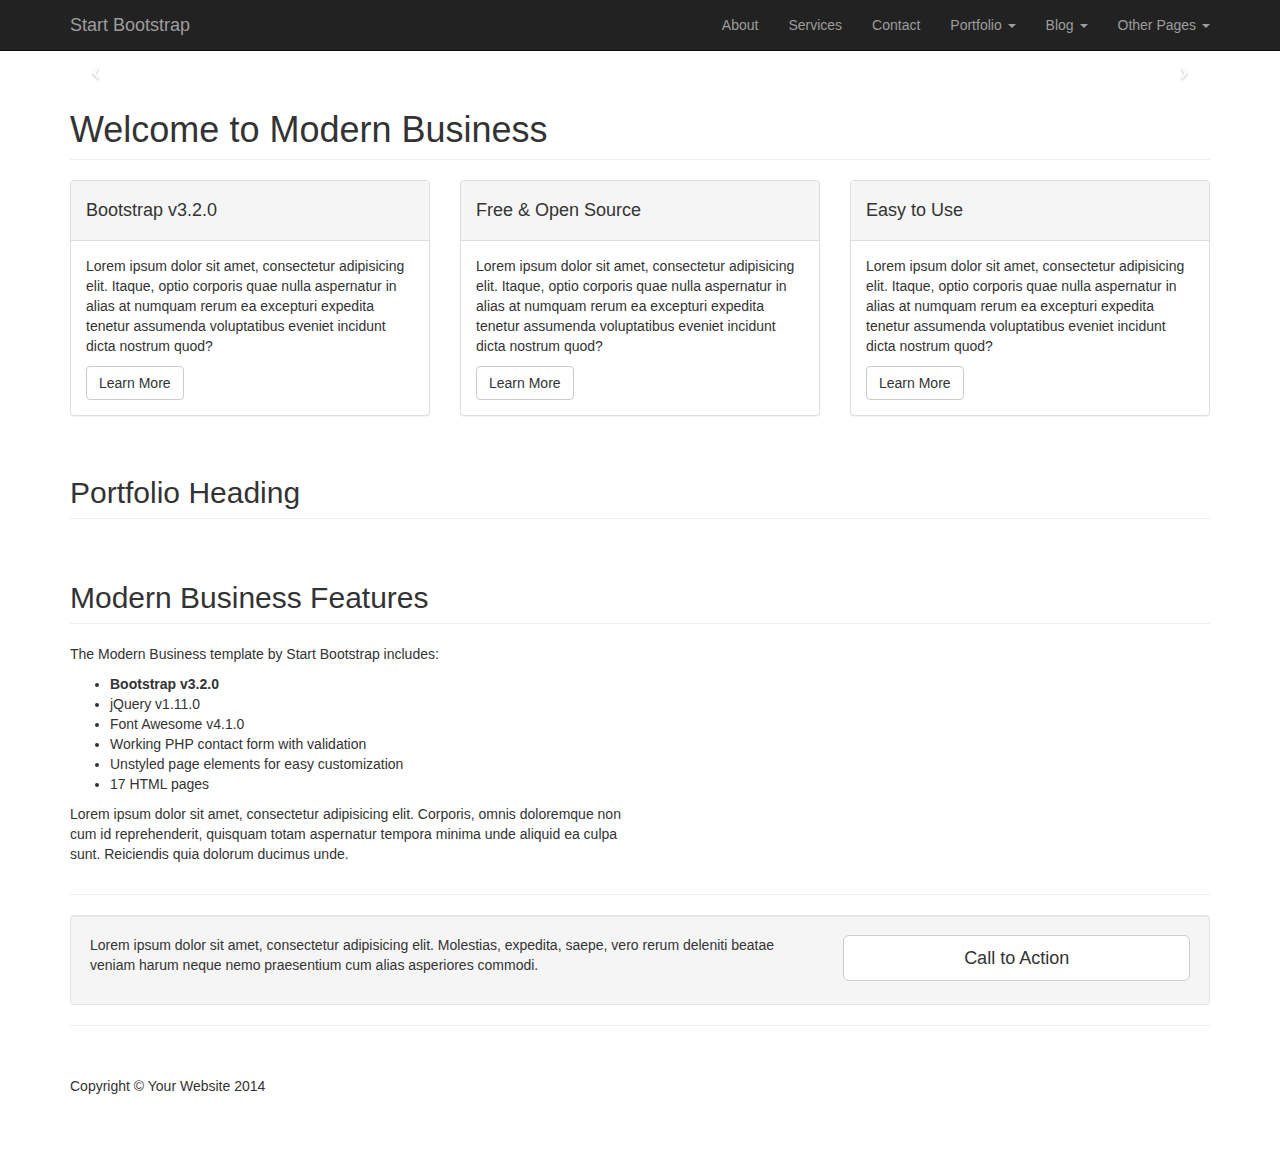
==== commit 33ac076c: "Revert "Commit para verificar"" ====
--- a/WebContent/index.html
+++ b/WebContent/index.html
@@ -9,13 +9,13 @@
     <meta name="description" content="">
     <meta name="author" content="">
 
-    <title>PROCO</title>
+    <title>Modern Business - Start Bootstrap Template</title>
 
     <!-- Bootstrap Core CSS -->
-    <link href="resources/css/bootstrapIndex.min.css" rel="stylesheet">
+    <link href="resources/css/bootstrap.min.css" rel="stylesheet">
 
     <!-- Custom CSS -->
-    <link href="resources/css/portfolioIndex.css" rel="stylesheet">
+    <link href="resources/css/3-col-portfolio.css" rel="stylesheet">
 
 
     <!-- HTML5 Shim and Respond.js IE8 support of HTML5 elements and media queries -->
@@ -29,135 +29,280 @@
 
 <body>
 
-<!-- Header -->
-<!--http://www.larepublica.co/sites/default/files/larepublica/imagenes/noticias/1/medellin0302-1000.jpg-->
-    <header id="top" class="header">
-        <div class="text-vertical-center">
-        	<div class="contenedor">
-        		<h1>PROCO</h1>
-	            <h3>Proyectos Colaborativos</h3>
-	            <br>
-	            <a href="misCosas.html" class="btn btn-dark btn-lg">Iniciar Sesión</a>
-        	</div>
-        </div>
+    <!-- Navigation -->
+    <nav class="navbar navbar-inverse navbar-fixed-top" role="navigation">
+        <div class="container">
+            <!-- Brand and toggle get grouped for better mobile display -->
+            <div class="navbar-header">
+                <button type="button" class="navbar-toggle" data-toggle="collapse" data-target="#bs-example-navbar-collapse-1">
+                    <span class="sr-only">Toggle navigation</span>
+                    <span class="icon-bar"></span>
+                    <span class="icon-bar"></span>
+                    <span class="icon-bar"></span>
+                </button>
+                <a class="navbar-brand" href="index.html">Start Bootstrap</a>
+            </div>
+            <!-- Collect the nav links, forms, and other content for toggling -->
+            <div class="collapse navbar-collapse" id="bs-example-navbar-collapse-1">
+                <ul class="nav navbar-nav navbar-right">
+                    <li>
+                        <a href="about.html">About</a>
+                    </li>
+                    <li>
+                        <a href="services.html">Services</a>
+                    </li>
+                    <li>
+                        <a href="contact.html">Contact</a>
+                    </li>
+                    <li class="dropdown">
+                        <a href="#" class="dropdown-toggle" data-toggle="dropdown">Portfolio <b class="caret"></b></a>
+                        <ul class="dropdown-menu">
+                            <li>
+                                <a href="portfolio-1-col.html">1 Column Portfolio</a>
+                            </li>
+                            <li>
+                                <a href="portfolio-2-col.html">2 Column Portfolio</a>
+                            </li>
+                            <li>
+                                <a href="portfolio-3-col.html">3 Column Portfolio</a>
+                            </li>
+                            <li>
+                                <a href="portfolio-4-col.html">4 Column Portfolio</a>
+                            </li>
+                            <li>
+                                <a href="portfolio-item.html">Single Portfolio Item</a>
+                            </li>
+                        </ul>
+                    </li>
+                    <li class="dropdown">
+                        <a href="#" class="dropdown-toggle" data-toggle="dropdown">Blog <b class="caret"></b></a>
+                        <ul class="dropdown-menu">
+                            <li>
+                                <a href="blog-home-1.html">Blog Home 1</a>
+                            </li>
+                            <li>
+                                <a href="blog-home-2.html">Blog Home 2</a>
+                            </li>
+                            <li>
+                                <a href="blog-post.html">Blog Post</a>
+                            </li>
+                        </ul>
+                    </li>
+                    <li class="dropdown">
+                        <a href="#" class="dropdown-toggle" data-toggle="dropdown">Other Pages <b class="caret"></b></a>
+                        <ul class="dropdown-menu">
+                            <li>
+                                <a href="full-width.html">Full Width Page</a>
+                            </li>
+                            <li>
+                                <a href="sidebar.html">Sidebar Page</a>
+                            </li>
+                            <li>
+                                <a href="faq.html">FAQ</a>
+                            </li>
+                            <li>
+                                <a href="404.html">404</a>
+                            </li>
+                            <li>
+                                <a href="pricing.html">Pricing Table</a>
+                            </li>
+                        </ul>
+                    </li>
+                </ul>
+            </div>
+            <!-- /.navbar-collapse -->
+        </div>
+        <!-- /.container -->
+    </nav>
+
+    <!-- Header Carousel -->
+    <header id="myCarousel" class="carousel slide">
+        <!-- Indicators -->
+        <ol class="carousel-indicators">
+            <li data-target="#myCarousel" data-slide-to="0" class="active"></li>
+            <li data-target="#myCarousel" data-slide-to="1"></li>
+            <li data-target="#myCarousel" data-slide-to="2"></li>
+        </ol>
+
+        <!-- Wrapper for slides -->
+        <div class="carousel-inner">
+            <div class="item active">
+                <div class="fill" style="background-image:url('http://placehold.it/1900x1080&text=Slide One');"></div>
+                <div class="carousel-caption">
+                    <h2>Caption 1</h2>
+                </div>
+            </div>
+            <div class="item">
+                <div class="fill" style="background-image:url('http://placehold.it/1900x1080&text=Slide Two');"></div>
+                <div class="carousel-caption">
+                    <h2>Caption 2</h2>
+                </div>
+            </div>
+            <div class="item">
+                <div class="fill" style="background-image:url('http://placehold.it/1900x1080&text=Slide Three');"></div>
+                <div class="carousel-caption">
+                    <h2>Caption 3</h2>
+                </div>
+            </div>
+        </div>
+
+        <!-- Controls -->
+        <a class="left carousel-control" href="#myCarousel" data-slide="prev">
+            <span class="icon-prev"></span>
+        </a>
+        <a class="right carousel-control" href="#myCarousel" data-slide="next">
+            <span class="icon-next"></span>
+        </a>
     </header>
 
-<!-- About -->
-    <section id="about" class="about">
-        <div class="container">
+    <!-- Page Content -->
+    <div class="container">
+
+        <!-- Marketing Icons Section -->
+        <div class="row">
+            <div class="col-lg-12">
+                <h1 class="page-header">
+                    Welcome to Modern Business
+                </h1>
+            </div>
+            <div class="col-md-4">
+                <div class="panel panel-default">
+                    <div class="panel-heading">
+                        <h4><i class="fa fa-fw fa-check"></i> Bootstrap v3.2.0</h4>
+                    </div>
+                    <div class="panel-body">
+                        <p>Lorem ipsum dolor sit amet, consectetur adipisicing elit. Itaque, optio corporis quae nulla aspernatur in alias at numquam rerum ea excepturi expedita tenetur assumenda voluptatibus eveniet incidunt dicta nostrum quod?</p>
+                        <a href="#" class="btn btn-default">Learn More</a>
+                    </div>
+                </div>
+            </div>
+            <div class="col-md-4">
+                <div class="panel panel-default">
+                    <div class="panel-heading">
+                        <h4><i class="fa fa-fw fa-gift"></i> Free &amp; Open Source</h4>
+                    </div>
+                    <div class="panel-body">
+                        <p>Lorem ipsum dolor sit amet, consectetur adipisicing elit. Itaque, optio corporis quae nulla aspernatur in alias at numquam rerum ea excepturi expedita tenetur assumenda voluptatibus eveniet incidunt dicta nostrum quod?</p>
+                        <a href="#" class="btn btn-default">Learn More</a>
+                    </div>
+                </div>
+            </div>
+            <div class="col-md-4">
+                <div class="panel panel-default">
+                    <div class="panel-heading">
+                        <h4><i class="fa fa-fw fa-compass"></i> Easy to Use</h4>
+                    </div>
+                    <div class="panel-body">
+                        <p>Lorem ipsum dolor sit amet, consectetur adipisicing elit. Itaque, optio corporis quae nulla aspernatur in alias at numquam rerum ea excepturi expedita tenetur assumenda voluptatibus eveniet incidunt dicta nostrum quod?</p>
+                        <a href="#" class="btn btn-default">Learn More</a>
+                    </div>
+                </div>
+            </div>
+        </div>
+        <!-- /.row -->
+
+        <!-- Portfolio Section -->
+        <div class="row">
+            <div class="col-lg-12">
+                <h2 class="page-header">Portfolio Heading</h2>
+            </div>
+            <div class="col-md-4 col-sm-6">
+                <a href="portfolio-item.html">
+                    <img class="img-responsive img-portfolio img-hover" src="http://placehold.it/700x450" alt="">
+                </a>
+            </div>
+            <div class="col-md-4 col-sm-6">
+                <a href="portfolio-item.html">
+                    <img class="img-responsive img-portfolio img-hover" src="http://placehold.it/700x450" alt="">
+                </a>
+            </div>
+            <div class="col-md-4 col-sm-6">
+                <a href="portfolio-item.html">
+                    <img class="img-responsive img-portfolio img-hover" src="http://placehold.it/700x450" alt="">
+                </a>
+            </div>
+            <div class="col-md-4 col-sm-6">
+                <a href="portfolio-item.html">
+                    <img class="img-responsive img-portfolio img-hover" src="http://placehold.it/700x450" alt="">
+                </a>
+            </div>
+            <div class="col-md-4 col-sm-6">
+                <a href="portfolio-item.html">
+                    <img class="img-responsive img-portfolio img-hover" src="http://placehold.it/700x450" alt="">
+                </a>
+            </div>
+            <div class="col-md-4 col-sm-6">
+                <a href="portfolio-item.html">
+                    <img class="img-responsive img-portfolio img-hover" src="http://placehold.it/700x450" alt="">
+                </a>
+            </div>
+        </div>
+        <!-- /.row -->
+
+        <!-- Features Section -->
+        <div class="row">
+            <div class="col-lg-12">
+                <h2 class="page-header">Modern Business Features</h2>
+            </div>
+            <div class="col-md-6">
+                <p>The Modern Business template by Start Bootstrap includes:</p>
+                <ul>
+                    <li><strong>Bootstrap v3.2.0</strong>
+                    </li>
+                    <li>jQuery v1.11.0</li>
+                    <li>Font Awesome v4.1.0</li>
+                    <li>Working PHP contact form with validation</li>
+                    <li>Unstyled page elements for easy customization</li>
+                    <li>17 HTML pages</li>
+                </ul>
+                <p>Lorem ipsum dolor sit amet, consectetur adipisicing elit. Corporis, omnis doloremque non cum id reprehenderit, quisquam totam aspernatur tempora minima unde aliquid ea culpa sunt. Reiciendis quia dolorum ducimus unde.</p>
+            </div>
+            <div class="col-md-6">
+                <img class="img-responsive" src="http://placehold.it/700x450" alt="">
+            </div>
+        </div>
+        <!-- /.row -->
+
+        <hr>
+
+        <!-- Call to Action Section -->
+        <div class="well">
             <div class="row">
-                <div class="col-lg-12 text-center">
-                    <h2>¿Tienes un proyecto... y necesitas ayuda?</h2>
-                    <p class="lead">Ingresa a PROCO, registra las actividades en las que necesitas ayuda y dejanos el resto a nosotros. <a target="_blank" href="#">Registrarme</a>.</p>
-                </div>
-            </div>
-            <!-- /.row -->
-        </div>
-        <!-- /.container -->
-    </section>
-
-<!-- Services -->
-    <!-- The circle icons use Font Awesome's stacked icon classes. For more information, visit http://fontawesome.io/examples/ -->
-    <section id="services" class="services bg-primary">
-        <div class="container">
-            <div class="row text-center">
-                <div class="col-lg-10 col-lg-offset-1">
-                    <h2>Ranking</h2>
-                    <hr class="small">
-                    <div class="row">
-                        <div class="col-md-3 col-sm-6">
-                            <div class="service-item">
-                                <span class="fa-stack fa-4x">
-                                <i class="fa fa-circle fa-stack-2x"></i>
-                                <i class="fa fa-cloud fa-stack-1x text-primary"></i>
-                            </span>
-                                <h4>
-                                    <strong>Dedicación</strong>
-                                </h4>
-                                <p>Manuela Loaiza</p>
-                                <p>Destaca en la aplicación por ser muy dedicada en las entregas</p>
-                            </div>
-                        </div>
-                        <div class="col-md-3 col-sm-6">
-                            <div class="service-item">
-                                <span class="fa-stack fa-4x">
-                                <i class="fa fa-circle fa-stack-2x"></i>
-                                <i class="fa fa-compass fa-stack-1x text-primary"></i>
-                            </span>
-                                <h4>
-                                    <strong>Compromiso</strong>
-                                </h4>
-                                <p>Katerine Alzate</p>
-                                <p>Destaca en la aplicación por ser muy comprometida con las entregas</p>
-                            </div>
-                        </div>
-                        <div class="col-md-3 col-sm-6">
-                            <div class="service-item">
-                                <span class="fa-stack fa-4x">
-                                <i class="fa fa-circle fa-stack-2x"></i>
-                                <i class="fa fa-flask fa-stack-1x text-primary"></i>
-                            </span>
-                                <h4>
-                                    <strong>Orden</strong>
-                                </h4>
-                                <p>Marcos Aremas</p>
-                                <p>Destaca en la aplicación por ser muy ordenado en las entregas</p>
-                            </div>
-                        </div>
-                        <div class="col-md-3 col-sm-6">
-                            <div class="service-item">
-                                <span class="fa-stack fa-4x">
-                                <i class="fa fa-circle fa-stack-2x"></i>
-                                <i class="fa fa-shield fa-stack-1x text-primary"></i>
-                            </span>
-                                <h4>
-                                    <strong>Liderazgo</strong>
-                                </h4>
-                                <p>Stiven Cuellar</p>
-                                <p>Destaca en la aplicación por ser muy buen lider en los proyectos</p>
-                            </div>
-                        </div>
-                    </div>
-                    <!-- /.row (nested) -->
-                </div>
-                <!-- /.col-lg-10 -->
-            </div>
-            <!-- /.row -->
-        </div>
-        <!-- /.container -->
-    </section>
-
-<!-- Footer -->
-    <footer>
-        <div class="container">
+                <div class="col-md-8">
+                    <p>Lorem ipsum dolor sit amet, consectetur adipisicing elit. Molestias, expedita, saepe, vero rerum deleniti beatae veniam harum neque nemo praesentium cum alias asperiores commodi.</p>
+                </div>
+                <div class="col-md-4">
+                    <a class="btn btn-lg btn-default btn-block" href="#">Call to Action</a>
+                </div>
+            </div>
+        </div>
+
+        <hr>
+
+        <!-- Footer -->
+        <footer>
             <div class="row">
-                <div class="col-lg-10 col-lg-offset-1 text-center">
-                    <h4><strong>PROCO</strong>
-                    </h4>
-                    <p>MakSoft S.A<br>Universidad de Medellín</p>
-                    <ul class="list-unstyled">
-                        <li><i class="fa fa-phone fa-fw"></i> 456-7890</li>
-                        <li><i class="fa fa-envelope-o fa-fw"></i>  <a href="#">info@proco.com</a>
-                        </li>
-                    </ul>
-                    <br>
-                    <ul class="list-inline">
-                        <li>
-                            <a href="#"><i class="fa fa-facebook fa-fw fa-3x"></i></a>
-                        </li>
-                        <li>
-                            <a href="#"><i class="fa fa-twitter fa-fw fa-3x"></i></a>
-                        </li>
-                        <li>
-                            <a href="#"><i class="fa fa-dribbble fa-fw fa-3x"></i></a>
-                        </li>
-                    </ul>
-                    <hr class="small">
-                    <p class="text-muted">Copyright &copy; Your Website 2015</p>
-                </div>
-            </div>
-        </div>
-    </footer>
+                <div class="col-lg-12">
+                    <p>Copyright &copy; Your Website 2014</p>
+                </div>
+            </div>
+        </footer>
+
+    </div>
+    <!-- /.container -->
+
+    <!-- jQuery -->
+    <script src="js/jquery.js"></script>
+
+    <!-- Bootstrap Core JavaScript -->
+    <script src="js/bootstrap.min.js"></script>
+
+    <!-- Script to Activate the Carousel -->
+    <script>
+    $('.carousel').carousel({
+        interval: 5000 //changes the speed
+    })
+    </script>
 
 </body>
 
--- a/WebContent/resources/css/3-col-portfolio.css
+++ b/WebContent/resources/css/3-col-portfolio.css
@@ -0,0 +1,40 @@
+/*!
+ * Start Bootstrap - 3 Col Portfolio HTML Template (http://startbootstrap.com)
+ * Code licensed under the Apache License v2.0.
+ * For details, see http://www.apache.org/licenses/LICENSE-2.0.
+ */
+
+body {
+    padding-top: 70px; /* Required padding for .navbar-fixed-top. Remove if using .navbar-static-top. Change if height of navigation changes. */
+}
+
+.portfolio-item {
+    margin-bottom: 25px;
+}
+
+footer {
+    margin: 50px 0;
+}
+
+.myButton {
+	background-color:#44c767;
+	-moz-border-radius:28px;
+	-webkit-border-radius:28px;
+	border-radius:28px;
+	border:1px solid #18ab29;
+	display:inline-block;
+	cursor:pointer;
+	color:#ffffff;
+	font-family:Arial;
+	font-size:17px;
+	padding:16px 31px;
+	text-decoration:none;
+	text-shadow:0px 1px 0px #2f6627;
+}
+.myButton:hover {
+	background-color:#5cbf2a;
+}
+.myButton:active {
+	position:relative;
+	top:1px;
+}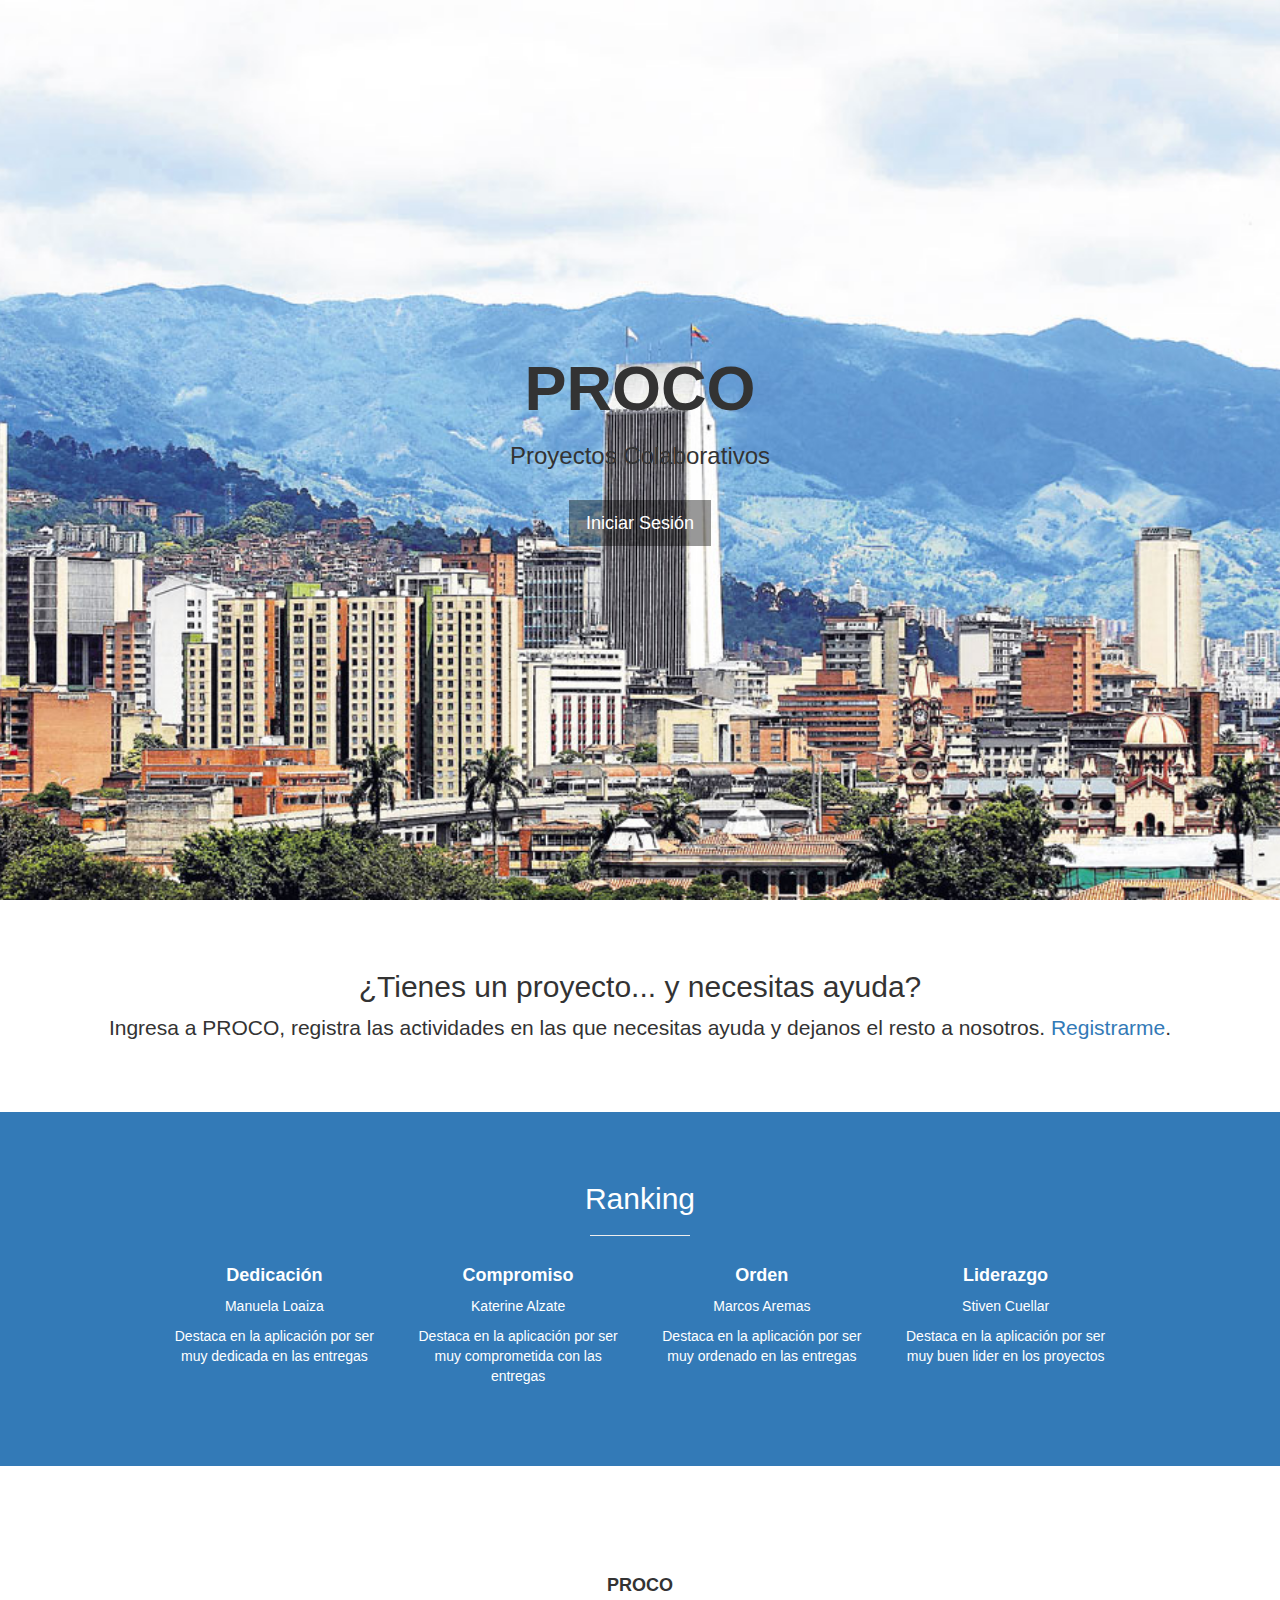
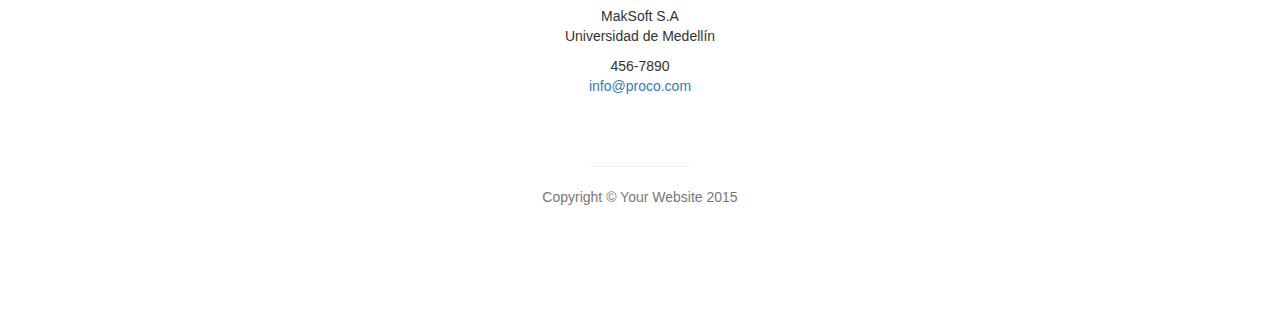
==== commit f401e1c3: "Merge remote-tracking branch 'origin/master'" ====
--- a/WebContent/index.html
+++ b/WebContent/index.html
@@ -12,10 +12,10 @@
     <title>Modern Business - Start Bootstrap Template</title>
 
     <!-- Bootstrap Core CSS -->
-    <link href="resources/css/bootstrap.min.css" rel="stylesheet">
+    <link href="resources/css/bootstrapIndex.min.css" rel="stylesheet">
 
     <!-- Custom CSS -->
-    <link href="resources/css/3-col-portfolio.css" rel="stylesheet">
+    <link href="resources/css/portfolioIndex.css" rel="stylesheet">
 
 
     <!-- HTML5 Shim and Respond.js IE8 support of HTML5 elements and media queries -->
@@ -27,282 +27,137 @@
 
 </head>
 
-<body>
+<body> 
 
-    <!-- Navigation -->
-    <nav class="navbar navbar-inverse navbar-fixed-top" role="navigation">
+<!-- Header -->
+<!--http://www.larepublica.co/sites/default/files/larepublica/imagenes/noticias/1/medellin0302-1000.jpg-->
+    <header id="top" class="header">
+        <div class="text-vertical-center">
+        	<div class="contenedor">
+        		<h1>PROCO</h1>
+	            <h3>Proyectos Colaborativos</h3>
+	            <br>
+	            <a href="misCosas.html" class="btn btn-dark btn-lg">Iniciar Sesión</a>
+        	</div>
+        </div>
+    </header>
+
+<!-- About -->
+    <section id="about" class="about">
         <div class="container">
-            <!-- Brand and toggle get grouped for better mobile display -->
-            <div class="navbar-header">
-                <button type="button" class="navbar-toggle" data-toggle="collapse" data-target="#bs-example-navbar-collapse-1">
-                    <span class="sr-only">Toggle navigation</span>
-                    <span class="icon-bar"></span>
-                    <span class="icon-bar"></span>
-                    <span class="icon-bar"></span>
-                </button>
-                <a class="navbar-brand" href="index.html">Start Bootstrap</a>
+            <div class="row">
+                <div class="col-lg-12 text-center">
+                    <h2>¿Tienes un proyecto... y necesitas ayuda?</h2>
+                    <p class="lead">Ingresa a PROCO, registra las actividades en las que necesitas ayuda y dejanos el resto a nosotros. <a target="_blank" href="#">Registrarme</a>.</p>
+                </div>
             </div>
-            <!-- Collect the nav links, forms, and other content for toggling -->
-            <div class="collapse navbar-collapse" id="bs-example-navbar-collapse-1">
-                <ul class="nav navbar-nav navbar-right">
-                    <li>
-                        <a href="about.html">About</a>
-                    </li>
-                    <li>
-                        <a href="services.html">Services</a>
-                    </li>
-                    <li>
-                        <a href="contact.html">Contact</a>
-                    </li>
-                    <li class="dropdown">
-                        <a href="#" class="dropdown-toggle" data-toggle="dropdown">Portfolio <b class="caret"></b></a>
-                        <ul class="dropdown-menu">
-                            <li>
-                                <a href="portfolio-1-col.html">1 Column Portfolio</a>
-                            </li>
-                            <li>
-                                <a href="portfolio-2-col.html">2 Column Portfolio</a>
-                            </li>
-                            <li>
-                                <a href="portfolio-3-col.html">3 Column Portfolio</a>
-                            </li>
-                            <li>
-                                <a href="portfolio-4-col.html">4 Column Portfolio</a>
-                            </li>
-                            <li>
-                                <a href="portfolio-item.html">Single Portfolio Item</a>
-                            </li>
-                        </ul>
-                    </li>
-                    <li class="dropdown">
-                        <a href="#" class="dropdown-toggle" data-toggle="dropdown">Blog <b class="caret"></b></a>
-                        <ul class="dropdown-menu">
-                            <li>
-                                <a href="blog-home-1.html">Blog Home 1</a>
-                            </li>
-                            <li>
-                                <a href="blog-home-2.html">Blog Home 2</a>
-                            </li>
-                            <li>
-                                <a href="blog-post.html">Blog Post</a>
-                            </li>
-                        </ul>
-                    </li>
-                    <li class="dropdown">
-                        <a href="#" class="dropdown-toggle" data-toggle="dropdown">Other Pages <b class="caret"></b></a>
-                        <ul class="dropdown-menu">
-                            <li>
-                                <a href="full-width.html">Full Width Page</a>
-                            </li>
-                            <li>
-                                <a href="sidebar.html">Sidebar Page</a>
-                            </li>
-                            <li>
-                                <a href="faq.html">FAQ</a>
-                            </li>
-                            <li>
-                                <a href="404.html">404</a>
-                            </li>
-                            <li>
-                                <a href="pricing.html">Pricing Table</a>
-                            </li>
-                        </ul>
-                    </li>
-                </ul>
-            </div>
-            <!-- /.navbar-collapse -->
+            <!-- /.row -->
         </div>
         <!-- /.container -->
-    </nav>
+    </section>
 
-    <!-- Header Carousel -->
-    <header id="myCarousel" class="carousel slide">
-        <!-- Indicators -->
-        <ol class="carousel-indicators">
-            <li data-target="#myCarousel" data-slide-to="0" class="active"></li>
-            <li data-target="#myCarousel" data-slide-to="1"></li>
-            <li data-target="#myCarousel" data-slide-to="2"></li>
-        </ol>
+<!-- Services -->
+    <!-- The circle icons use Font Awesome's stacked icon classes. For more information, visit http://fontawesome.io/examples/ -->
+    <section id="services" class="services bg-primary">
+        <div class="container">
+            <div class="row text-center">
+                <div class="col-lg-10 col-lg-offset-1">
+                    <h2>Ranking</h2>
+                    <hr class="small">
+                    <div class="row">
+                        <div class="col-md-3 col-sm-6">
+                            <div class="service-item">
+                                <span class="fa-stack fa-4x">
+                                <i class="fa fa-circle fa-stack-2x"></i>
+                                <i class="fa fa-cloud fa-stack-1x text-primary"></i>
+                            </span>
+                                <h4>
+                                    <strong>Dedicación</strong>
+                                </h4>
+                                <p>Manuela Loaiza</p>
+                                <p>Destaca en la aplicación por ser muy dedicada en las entregas</p>
+                            </div>
+                        </div>
+                        <div class="col-md-3 col-sm-6">
+                            <div class="service-item">
+                                <span class="fa-stack fa-4x">
+                                <i class="fa fa-circle fa-stack-2x"></i>
+                                <i class="fa fa-compass fa-stack-1x text-primary"></i>
+                            </span>
+                                <h4>
+                                    <strong>Compromiso</strong>
+                                </h4>
+                                <p>Katerine Alzate</p>
+                                <p>Destaca en la aplicación por ser muy comprometida con las entregas</p>
+                            </div>
+                        </div>
+                        <div class="col-md-3 col-sm-6">
+                            <div class="service-item">
+                                <span class="fa-stack fa-4x">
+                                <i class="fa fa-circle fa-stack-2x"></i>
+                                <i class="fa fa-flask fa-stack-1x text-primary"></i>
+                            </span>
+                                <h4>
+                                    <strong>Orden</strong>
+                                </h4>
+                                <p>Marcos Aremas</p>
+                                <p>Destaca en la aplicación por ser muy ordenado en las entregas</p>
+                            </div>
+                        </div>
+                        <div class="col-md-3 col-sm-6">
+                            <div class="service-item">
+                                <span class="fa-stack fa-4x">
+                                <i class="fa fa-circle fa-stack-2x"></i>
+                                <i class="fa fa-shield fa-stack-1x text-primary"></i>
+                            </span>
+                                <h4>
+                                    <strong>Liderazgo</strong>
+                                </h4>
+                                <p>Stiven Cuellar</p>
+                                <p>Destaca en la aplicación por ser muy buen lider en los proyectos</p>
+                            </div>
+                        </div>
+                    </div>
+                    <!-- /.row (nested) -->
+                </div>
+                <!-- /.col-lg-10 -->
+            </div>
+            <!-- /.row -->
+        </div>
+        <!-- /.container -->
+    </section>
 
-        <!-- Wrapper for slides -->
-        <div class="carousel-inner">
-            <div class="item active">
-                <div class="fill" style="background-image:url('http://placehold.it/1900x1080&text=Slide One');"></div>
-                <div class="carousel-caption">
-                    <h2>Caption 1</h2>
-                </div>
-            </div>
-            <div class="item">
-                <div class="fill" style="background-image:url('http://placehold.it/1900x1080&text=Slide Two');"></div>
-                <div class="carousel-caption">
-                    <h2>Caption 2</h2>
-                </div>
-            </div>
-            <div class="item">
-                <div class="fill" style="background-image:url('http://placehold.it/1900x1080&text=Slide Three');"></div>
-                <div class="carousel-caption">
-                    <h2>Caption 3</h2>
+<!-- Footer -->
+    <footer>
+        <div class="container">
+            <div class="row">
+                <div class="col-lg-10 col-lg-offset-1 text-center">
+                    <h4><strong>PROCO</strong>
+                    </h4>
+                    <p>MakSoft S.A<br>Universidad de Medellín</p>
+                    <ul class="list-unstyled">
+                        <li><i class="fa fa-phone fa-fw"></i> 456-7890</li>
+                        <li><i class="fa fa-envelope-o fa-fw"></i>  <a href="#">info@proco.com</a>
+                        </li>
+                    </ul>
+                    <br>
+                    <ul class="list-inline">
+                        <li>
+                            <a href="#"><i class="fa fa-facebook fa-fw fa-3x"></i></a>
+                        </li>
+                        <li>
+                            <a href="#"><i class="fa fa-twitter fa-fw fa-3x"></i></a>
+                        </li>
+                        <li>
+                            <a href="#"><i class="fa fa-dribbble fa-fw fa-3x"></i></a>
+                        </li>
+                    </ul>
+                    <hr class="small">
+                    <p class="text-muted">Copyright &copy; Your Website 2015</p>
                 </div>
             </div>
         </div>
-
-        <!-- Controls -->
-        <a class="left carousel-control" href="#myCarousel" data-slide="prev">
-            <span class="icon-prev"></span>
-        </a>
-        <a class="right carousel-control" href="#myCarousel" data-slide="next">
-            <span class="icon-next"></span>
-        </a>
-    </header>
-
-    <!-- Page Content -->
-    <div class="container">
-
-        <!-- Marketing Icons Section -->
-        <div class="row">
-            <div class="col-lg-12">
-                <h1 class="page-header">
-                    Welcome to Modern Business
-                </h1>
-            </div>
-            <div class="col-md-4">
-                <div class="panel panel-default">
-                    <div class="panel-heading">
-                        <h4><i class="fa fa-fw fa-check"></i> Bootstrap v3.2.0</h4>
-                    </div>
-                    <div class="panel-body">
-                        <p>Lorem ipsum dolor sit amet, consectetur adipisicing elit. Itaque, optio corporis quae nulla aspernatur in alias at numquam rerum ea excepturi expedita tenetur assumenda voluptatibus eveniet incidunt dicta nostrum quod?</p>
-                        <a href="#" class="btn btn-default">Learn More</a>
-                    </div>
-                </div>
-            </div>
-            <div class="col-md-4">
-                <div class="panel panel-default">
-                    <div class="panel-heading">
-                        <h4><i class="fa fa-fw fa-gift"></i> Free &amp; Open Source</h4>
-                    </div>
-                    <div class="panel-body">
-                        <p>Lorem ipsum dolor sit amet, consectetur adipisicing elit. Itaque, optio corporis quae nulla aspernatur in alias at numquam rerum ea excepturi expedita tenetur assumenda voluptatibus eveniet incidunt dicta nostrum quod?</p>
-                        <a href="#" class="btn btn-default">Learn More</a>
-                    </div>
-                </div>
-            </div>
-            <div class="col-md-4">
-                <div class="panel panel-default">
-                    <div class="panel-heading">
-                        <h4><i class="fa fa-fw fa-compass"></i> Easy to Use</h4>
-                    </div>
-                    <div class="panel-body">
-                        <p>Lorem ipsum dolor sit amet, consectetur adipisicing elit. Itaque, optio corporis quae nulla aspernatur in alias at numquam rerum ea excepturi expedita tenetur assumenda voluptatibus eveniet incidunt dicta nostrum quod?</p>
-                        <a href="#" class="btn btn-default">Learn More</a>
-                    </div>
-                </div>
-            </div>
-        </div>
-        <!-- /.row -->
-
-        <!-- Portfolio Section -->
-        <div class="row">
-            <div class="col-lg-12">
-                <h2 class="page-header">Portfolio Heading</h2>
-            </div>
-            <div class="col-md-4 col-sm-6">
-                <a href="portfolio-item.html">
-                    <img class="img-responsive img-portfolio img-hover" src="http://placehold.it/700x450" alt="">
-                </a>
-            </div>
-            <div class="col-md-4 col-sm-6">
-                <a href="portfolio-item.html">
-                    <img class="img-responsive img-portfolio img-hover" src="http://placehold.it/700x450" alt="">
-                </a>
-            </div>
-            <div class="col-md-4 col-sm-6">
-                <a href="portfolio-item.html">
-                    <img class="img-responsive img-portfolio img-hover" src="http://placehold.it/700x450" alt="">
-                </a>
-            </div>
-            <div class="col-md-4 col-sm-6">
-                <a href="portfolio-item.html">
-                    <img class="img-responsive img-portfolio img-hover" src="http://placehold.it/700x450" alt="">
-                </a>
-            </div>
-            <div class="col-md-4 col-sm-6">
-                <a href="portfolio-item.html">
-                    <img class="img-responsive img-portfolio img-hover" src="http://placehold.it/700x450" alt="">
-                </a>
-            </div>
-            <div class="col-md-4 col-sm-6">
-                <a href="portfolio-item.html">
-                    <img class="img-responsive img-portfolio img-hover" src="http://placehold.it/700x450" alt="">
-                </a>
-            </div>
-        </div>
-        <!-- /.row -->
-
-        <!-- Features Section -->
-        <div class="row">
-            <div class="col-lg-12">
-                <h2 class="page-header">Modern Business Features</h2>
-            </div>
-            <div class="col-md-6">
-                <p>The Modern Business template by Start Bootstrap includes:</p>
-                <ul>
-                    <li><strong>Bootstrap v3.2.0</strong>
-                    </li>
-                    <li>jQuery v1.11.0</li>
-                    <li>Font Awesome v4.1.0</li>
-                    <li>Working PHP contact form with validation</li>
-                    <li>Unstyled page elements for easy customization</li>
-                    <li>17 HTML pages</li>
-                </ul>
-                <p>Lorem ipsum dolor sit amet, consectetur adipisicing elit. Corporis, omnis doloremque non cum id reprehenderit, quisquam totam aspernatur tempora minima unde aliquid ea culpa sunt. Reiciendis quia dolorum ducimus unde.</p>
-            </div>
-            <div class="col-md-6">
-                <img class="img-responsive" src="http://placehold.it/700x450" alt="">
-            </div>
-        </div>
-        <!-- /.row -->
-
-        <hr>
-
-        <!-- Call to Action Section -->
-        <div class="well">
-            <div class="row">
-                <div class="col-md-8">
-                    <p>Lorem ipsum dolor sit amet, consectetur adipisicing elit. Molestias, expedita, saepe, vero rerum deleniti beatae veniam harum neque nemo praesentium cum alias asperiores commodi.</p>
-                </div>
-                <div class="col-md-4">
-                    <a class="btn btn-lg btn-default btn-block" href="#">Call to Action</a>
-                </div>
-            </div>
-        </div>
-
-        <hr>
-
-        <!-- Footer -->
-        <footer>
-            <div class="row">
-                <div class="col-lg-12">
-                    <p>Copyright &copy; Your Website 2014</p>
-                </div>
-            </div>
-        </footer>
-
-    </div>
-    <!-- /.container -->
-
-    <!-- jQuery -->
-    <script src="js/jquery.js"></script>
-
-    <!-- Bootstrap Core JavaScript -->
-    <script src="js/bootstrap.min.js"></script>
-
-    <!-- Script to Activate the Carousel -->
-    <script>
-    $('.carousel').carousel({
-        interval: 5000 //changes the speed
-    })
-    </script>
+    </footer>
 
 </body>
 
--- a/WebContent/resources/css/bootstrapIndex.min.css
+++ b/WebContent/resources/css/bootstrapIndex.min.css
@@ -0,0 +1,5 @@
+/*!
+ * Bootstrap v3.3.4 (http://getbootstrap.com)
+ * Copyright 2011-2015 Twitter, Inc.
+ * Licensed under MIT (https://github.com/twbs/bootstrap/blob/master/LICENSE)
+ *//*! normalize.css v3.0.2 | MIT License | git.io/normalize */html{font-family:sans-serif;-webkit-text-size-adjust:100%;-ms-text-size-adjust:100%}body{margin:0}article,aside,details,figcaption,figure,footer,header,hgroup,main,menu,nav,section,summary{display:block}audio,canvas,progress,video{display:inline-block;vertical-align:baseline}audio:not([controls]){display:none;height:0}[hidden],template{display:none}a{background-color:transparent}a:active,a:hover{outline:0}abbr[title]{border-bottom:1px dotted}b,strong{font-weight:700}dfn{font-style:italic}h1{margin:.67em 0;font-size:2em}mark{color:#000;background:#ff0}small{font-size:80%}sub,sup{position:relative;font-size:75%;line-height:0;vertical-align:baseline}sup{top:-.5em}sub{bottom:-.25em}img{border:0}svg:not(:root){overflow:hidden}figure{margin:1em 40px}hr{height:0;-webkit-box-sizing:content-box;-moz-box-sizing:content-box;box-sizing:content-box}pre{overflow:auto}code,kbd,pre,samp{font-family:monospace,monospace;font-size:1em}button,input,optgroup,select,textarea{margin:0;font:inherit;color:inherit}button{overflow:visible}button,select{text-transform:none}button,html input[type=button],input[type=reset],input[type=submit]{-webkit-appearance:button;cursor:pointer}button[disabled],html input[disabled]{cursor:default}button::-moz-focus-inner,input::-moz-focus-inner{padding:0;border:0}input{line-height:normal}input[type=checkbox],input[type=radio]{-webkit-box-sizing:border-box;-moz-box-sizing:border-box;box-sizing:border-box;padding:0}input[type=number]::-webkit-inner-spin-button,input[type=number]::-webkit-outer-spin-button{height:auto}input[type=search]{-webkit-box-sizing:content-box;-moz-box-sizing:content-box;box-sizing:content-box;-webkit-appearance:textfield}input[type=search]::-webkit-search-cancel-button,input[type=search]::-webkit-search-decoration{-webkit-appearance:none}fieldset{padding:.35em .625em .75em;margin:0 2px;border:1px solid silver}legend{padding:0;border:0}textarea{overflow:auto}optgroup{font-weight:700}table{border-spacing:0;border-collapse:collapse}td,th{padding:0}/*! Source: https://github.com/h5bp/html5-boilerplate/blob/master/src/css/main.css */@media print{*,:after,:before{color:#000!important;text-shadow:none!important;background:0 0!important;-webkit-box-shadow:none!important;box-shadow:none!important}a,a:visited{text-decoration:underline}a[href]:after{content:" (" attr(href) ")"}abbr[title]:after{content:" (" attr(title) ")"}a[href^="javascript:"]:after,a[href^="#"]:after{content:""}blockquote,pre{border:1px solid #999;page-break-inside:avoid}thead{display:table-header-group}img,tr{page-break-inside:avoid}img{max-width:100%!important}h2,h3,p{orphans:3;widows:3}h2,h3{page-break-after:avoid}select{background:#fff!important}.navbar{display:none}.btn>.caret,.dropup>.btn>.caret{border-top-color:#000!important}.label{border:1px solid #000}.table{border-collapse:collapse!important}.table td,.table th{background-color:#fff!important}.table-bordered td,.table-bordered th{border:1px solid #ddd!important}}@font-face{font-family:'Glyphicons Halflings';src:url(../fonts/glyphicons-halflings-regular.eot);src:url(../fonts/glyphicons-halflings-regular.eot?#iefix) format('embedded-opentype'),url(../fonts/glyphicons-halflings-regular.woff2) format('woff2'),url(../fonts/glyphicons-halflings-regular.woff) format('woff'),url(../fonts/glyphicons-halflings-regular.ttf) format('truetype'),url(../fonts/glyphicons-halflings-regular.svg#glyphicons_halflingsregular) format('svg')}.glyphicon{position:relative;top:1px;display:inline-block;font-family:'Glyphicons Halflings';font-style:normal;font-weight:400;line-height:1;-webkit-font-smoothing:antialiased;-moz-osx-font-smoothing:grayscale}.glyphicon-asterisk:before{content:"\2a"}.glyphicon-plus:before{content:"\2b"}.glyphicon-eur:before,.glyphicon-euro:before{content:"\20ac"}.glyphicon-minus:before{content:"\2212"}.glyphicon-cloud:before{content:"\2601"}.glyphicon-envelope:before{content:"\2709"}.glyphicon-pencil:before{content:"\270f"}.glyphicon-glass:before{content:"\e001"}.glyphicon-music:before{content:"\e002"}.glyphicon-search:before{content:"\e003"}.glyphicon-heart:before{content:"\e005"}.glyphicon-star:before{content:"\e006"}.glyphicon-star-empty:before{content:"\e007"}.glyphicon-user:before{content:"\e008"}.glyphicon-film:before{content:"\e009"}.glyphicon-th-large:before{content:"\e010"}.glyphicon-th:before{content:"\e011"}.glyphicon-th-list:before{content:"\e012"}.glyphicon-ok:before{content:"\e013"}.glyphicon-remove:before{content:"\e014"}.glyphicon-zoom-in:before{content:"\e015"}.glyphicon-zoom-out:before{content:"\e016"}.glyphicon-off:before{content:"\e017"}.glyphicon-signal:before{content:"\e018"}.glyphicon-cog:before{content:"\e019"}.glyphicon-trash:before{content:"\e020"}.glyphicon-home:before{content:"\e021"}.glyphicon-file:before{content:"\e022"}.glyphicon-time:before{content:"\e023"}.glyphicon-road:before{content:"\e024"}.glyphicon-download-alt:before{content:"\e025"}.glyphicon-download:before{content:"\e026"}.glyphicon-upload:before{content:"\e027"}.glyphicon-inbox:before{content:"\e028"}.glyphicon-play-circle:before{content:"\e029"}.glyphicon-repeat:before{content:"\e030"}.glyphicon-refresh:before{content:"\e031"}.glyphicon-list-alt:before{content:"\e032"}.glyphicon-lock:before{content:"\e033"}.glyphicon-flag:before{content:"\e034"}.glyphicon-headphones:before{content:"\e035"}.glyphicon-volume-off:before{content:"\e036"}.glyphicon-volume-down:before{content:"\e037"}.glyphicon-volume-up:before{content:"\e038"}.glyphicon-qrcode:before{content:"\e039"}.glyphicon-barcode:before{content:"\e040"}.glyphicon-tag:before{content:"\e041"}.glyphicon-tags:before{content:"\e042"}.glyphicon-book:before{content:"\e043"}.glyphicon-bookmark:before{content:"\e044"}.glyphicon-print:before{content:"\e045"}.glyphicon-camera:before{content:"\e046"}.glyphicon-font:before{content:"\e047"}.glyphicon-bold:before{content:"\e048"}.glyphicon-italic:before{content:"\e049"}.glyphicon-text-height:before{content:"\e050"}.glyphicon-text-width:before{content:"\e051"}.glyphicon-align-left:before{content:"\e052"}.glyphicon-align-center:before{content:"\e053"}.glyphicon-align-right:before{content:"\e054"}.glyphicon-align-justify:before{content:"\e055"}.glyphicon-list:before{content:"\e056"}.glyphicon-indent-left:before{content:"\e057"}.glyphicon-indent-right:before{content:"\e058"}.glyphicon-facetime-video:before{content:"\e059"}.glyphicon-picture:before{content:"\e060"}.glyphicon-map-marker:before{content:"\e062"}.glyphicon-adjust:before{content:"\e063"}.glyphicon-tint:before{content:"\e064"}.glyphicon-edit:before{content:"\e065"}.glyphicon-share:before{content:"\e066"}.glyphicon-check:before{content:"\e067"}.glyphicon-move:before{content:"\e068"}.glyphicon-step-backward:before{content:"\e069"}.glyphicon-fast-backward:before{content:"\e070"}.glyphicon-backward:before{content:"\e071"}.glyphicon-play:before{content:"\e072"}.glyphicon-pause:before{content:"\e073"}.glyphicon-stop:before{content:"\e074"}.glyphicon-forward:before{content:"\e075"}.glyphicon-fast-forward:before{content:"\e076"}.glyphicon-step-forward:before{content:"\e077"}.glyphicon-eject:before{content:"\e078"}.glyphicon-chevron-left:before{content:"\e079"}.glyphicon-chevron-right:before{content:"\e080"}.glyphicon-plus-sign:before{content:"\e081"}.glyphicon-minus-sign:before{content:"\e082"}.glyphicon-remove-sign:before{content:"\e083"}.glyphicon-ok-sign:before{content:"\e084"}.glyphicon-question-sign:before{content:"\e085"}.glyphicon-info-sign:before{content:"\e086"}.glyphicon-screenshot:before{content:"\e087"}.glyphicon-remove-circle:before{content:"\e088"}.glyphicon-ok-circle:before{content:"\e089"}.glyphicon-ban-circle:before{content:"\e090"}.glyphicon-arrow-left:before{content:"\e091"}.glyphicon-arrow-right:before{content:"\e092"}.glyphicon-arrow-up:before{content:"\e093"}.glyphicon-arrow-down:before{content:"\e094"}.glyphicon-share-alt:before{content:"\e095"}.glyphicon-resize-full:before{content:"\e096"}.glyphicon-resize-small:before{content:"\e097"}.glyphicon-exclamation-sign:before{content:"\e101"}.glyphicon-gift:before{content:"\e102"}.glyphicon-leaf:before{content:"\e103"}.glyphicon-fire:before{content:"\e104"}.glyphicon-eye-open:before{content:"\e105"}.glyphicon-eye-close:before{content:"\e106"}.glyphicon-warning-sign:before{content:"\e107"}.glyphicon-plane:before{content:"\e108"}.glyphicon-calendar:before{content:"\e109"}.glyphicon-random:before{content:"\e110"}.glyphicon-comment:before{content:"\e111"}.glyphicon-magnet:before{content:"\e112"}.glyphicon-chevron-up:before{content:"\e113"}.glyphicon-chevron-down:before{content:"\e114"}.glyphicon-retweet:before{content:"\e115"}.glyphicon-shopping-cart:before{content:"\e116"}.glyphicon-folder-close:before{content:"\e117"}.glyphicon-folder-open:before{content:"\e118"}.glyphicon-resize-vertical:before{content:"\e119"}.glyphicon-resize-horizontal:before{content:"\e120"}.glyphicon-hdd:before{content:"\e121"}.glyphicon-bullhorn:before{content:"\e122"}.glyphicon-bell:before{content:"\e123"}.glyphicon-certificate:before{content:"\e124"}.glyphicon-thumbs-up:before{content:"\e125"}.glyphicon-thumbs-down:before{content:"\e126"}.glyphicon-hand-right:before{content:"\e127"}.glyphicon-hand-left:before{content:"\e128"}.glyphicon-hand-up:before{content:"\e129"}.glyphicon-hand-down:before{content:"\e130"}.glyphicon-circle-arrow-right:before{content:"\e131"}.glyphicon-circle-arrow-left:before{content:"\e132"}.glyphicon-circle-arrow-up:before{content:"\e133"}.glyphicon-circle-arrow-down:before{content:"\e134"}.glyphicon-globe:before{content:"\e135"}.glyphicon-wrench:before{content:"\e136"}.glyphicon-tasks:before{content:"\e137"}.glyphicon-filter:before{content:"\e138"}.glyphicon-briefcase:before{content:"\e139"}.glyphicon-fullscreen:before{content:"\e140"}.glyphicon-dashboard:before{content:"\e141"}.glyphicon-paperclip:before{content:"\e142"}.glyphicon-heart-empty:before{content:"\e143"}.glyphicon-link:before{content:"\e144"}.glyphicon-phone:before{content:"\e145"}.glyphicon-pushpin:before{content:"\e146"}.glyphicon-usd:before{content:"\e148"}.glyphicon-gbp:before{content:"\e149"}.glyphicon-sort:before{content:"\e150"}.glyphicon-sort-by-alphabet:before{content:"\e151"}.glyphicon-sort-by-alphabet-alt:before{content:"\e152"}.glyphicon-sort-by-order:before{content:"\e153"}.glyphicon-sort-by-order-alt:before{content:"\e154"}.glyphicon-sort-by-attributes:before{content:"\e155"}.glyphicon-sort-by-attributes-alt:before{content:"\e156"}.glyphicon-unchecked:before{content:"\e157"}.glyphicon-expand:before{content:"\e158"}.glyphicon-collapse-down:before{content:"\e159"}.glyphicon-collapse-up:before{content:"\e160"}.glyphicon-log-in:before{content:"\e161"}.glyphicon-flash:before{content:"\e162"}.glyphicon-log-out:before{content:"\e163"}.glyphicon-new-window:before{content:"\e164"}.glyphicon-record:before{content:"\e165"}.glyphicon-save:before{content:"\e166"}.glyphicon-open:before{content:"\e167"}.glyphicon-saved:before{content:"\e168"}.glyphicon-import:before{content:"\e169"}.glyphicon-export:before{content:"\e170"}.glyphicon-send:before{content:"\e171"}.glyphicon-floppy-disk:before{content:"\e172"}.glyphicon-floppy-saved:before{content:"\e173"}.glyphicon-floppy-remove:before{content:"\e174"}.glyphicon-floppy-save:before{content:"\e175"}.glyphicon-floppy-open:before{content:"\e176"}.glyphicon-credit-card:before{content:"\e177"}.glyphicon-transfer:before{content:"\e178"}.glyphicon-cutlery:before{content:"\e179"}.glyphicon-header:before{content:"\e180"}.glyphicon-compressed:before{content:"\e181"}.glyphicon-earphone:before{content:"\e182"}.glyphicon-phone-alt:before{content:"\e183"}.glyphicon-tower:before{content:"\e184"}.glyphicon-stats:before{content:"\e185"}.glyphicon-sd-video:before{content:"\e186"}.glyphicon-hd-video:before{content:"\e187"}.glyphicon-subtitles:before{content:"\e188"}.glyphicon-sound-stereo:before{content:"\e189"}.glyphicon-sound-dolby:before{content:"\e190"}.glyphicon-sound-5-1:before{content:"\e191"}.glyphicon-sound-6-1:before{content:"\e192"}.glyphicon-sound-7-1:before{content:"\e193"}.glyphicon-copyright-mark:before{content:"\e194"}.glyphicon-registration-mark:before{content:"\e195"}.glyphicon-cloud-download:before{content:"\e197"}.glyphicon-cloud-upload:before{content:"\e198"}.glyphicon-tree-conifer:before{content:"\e199"}.glyphicon-tree-deciduous:before{content:"\e200"}.glyphicon-cd:before{content:"\e201"}.glyphicon-save-file:before{content:"\e202"}.glyphicon-open-file:before{content:"\e203"}.glyphicon-level-up:before{content:"\e204"}.glyphicon-copy:before{content:"\e205"}.glyphicon-paste:before{content:"\e206"}.glyphicon-alert:before{content:"\e209"}.glyphicon-equalizer:before{content:"\e210"}.glyphicon-king:before{content:"\e211"}.glyphicon-queen:before{content:"\e212"}.glyphicon-pawn:before{content:"\e213"}.glyphicon-bishop:before{content:"\e214"}.glyphicon-knight:before{content:"\e215"}.glyphicon-baby-formula:before{content:"\e216"}.glyphicon-tent:before{content:"\26fa"}.glyphicon-blackboard:before{content:"\e218"}.glyphicon-bed:before{content:"\e219"}.glyphicon-apple:before{content:"\f8ff"}.glyphicon-erase:before{content:"\e221"}.glyphicon-hourglass:before{content:"\231b"}.glyphicon-lamp:before{content:"\e223"}.glyphicon-duplicate:before{content:"\e224"}.glyphicon-piggy-bank:before{content:"\e225"}.glyphicon-scissors:before{content:"\e226"}.glyphicon-bitcoin:before{content:"\e227"}.glyphicon-btc:before{content:"\e227"}.glyphicon-xbt:before{content:"\e227"}.glyphicon-yen:before{content:"\00a5"}.glyphicon-jpy:before{content:"\00a5"}.glyphicon-ruble:before{content:"\20bd"}.glyphicon-rub:before{content:"\20bd"}.glyphicon-scale:before{content:"\e230"}.glyphicon-ice-lolly:before{content:"\e231"}.glyphicon-ice-lolly-tasted:before{content:"\e232"}.glyphicon-education:before{content:"\e233"}.glyphicon-option-horizontal:before{content:"\e234"}.glyphicon-option-vertical:before{content:"\e235"}.glyphicon-menu-hamburger:before{content:"\e236"}.glyphicon-modal-window:before{content:"\e237"}.glyphicon-oil:before{content:"\e238"}.glyphicon-grain:before{content:"\e239"}.glyphicon-sunglasses:before{content:"\e240"}.glyphicon-text-size:before{content:"\e241"}.glyphicon-text-color:before{content:"\e242"}.glyphicon-text-background:before{content:"\e243"}.glyphicon-object-align-top:before{content:"\e244"}.glyphicon-object-align-bottom:before{content:"\e245"}.glyphicon-object-align-horizontal:before{content:"\e246"}.glyphicon-object-align-left:before{content:"\e247"}.glyphicon-object-align-vertical:before{content:"\e248"}.glyphicon-object-align-right:before{content:"\e249"}.glyphicon-triangle-right:before{content:"\e250"}.glyphicon-triangle-left:before{content:"\e251"}.glyphicon-triangle-bottom:before{content:"\e252"}.glyphicon-triangle-top:before{content:"\e253"}.glyphicon-console:before{content:"\e254"}.glyphicon-superscript:before{content:"\e255"}.glyphicon-subscript:before{content:"\e256"}.glyphicon-menu-left:before{content:"\e257"}.glyphicon-menu-right:before{content:"\e258"}.glyphicon-menu-down:before{content:"\e259"}.glyphicon-menu-up:before{content:"\e260"}*{-webkit-box-sizing:border-box;-moz-box-sizing:border-box;box-sizing:border-box}:after,:before{-webkit-box-sizing:border-box;-moz-box-sizing:border-box;box-sizing:border-box}html{font-size:10px;-webkit-tap-highlight-color:rgba(0,0,0,0)}body{font-family:"Helvetica Neue",Helvetica,Arial,sans-serif;font-size:14px;line-height:1.42857143;color:#333;background-color:#fff}button,input,select,textarea{font-family:inherit;font-size:inherit;line-height:inherit}a{color:#337ab7;text-decoration:none}a:focus,a:hover{color:#23527c;text-decoration:underline}a:focus{outline:thin dotted;outline:5px auto -webkit-focus-ring-color;outline-offset:-2px}figure{margin:0}img{vertical-align:middle}.carousel-inner>.item>a>img,.carousel-inner>.item>img,.img-responsive,.thumbnail a>img,.thumbnail>img{display:block;max-width:100%;height:auto}.img-rounded{border-radius:6px}.img-thumbnail{display:inline-block;max-width:100%;height:auto;padding:4px;line-height:1.42857143;background-color:#fff;border:1px solid #ddd;border-radius:4px;-webkit-transition:all .2s ease-in-out;-o-transition:all .2s ease-in-out;transition:all .2s ease-in-out}.img-circle{border-radius:50%}hr{margin-top:20px;margin-bottom:20px;border:0;border-top:1px solid #eee}.sr-only{position:absolute;width:1px;height:1px;padding:0;margin:-1px;overflow:hidden;clip:rect(0,0,0,0);border:0}.sr-only-focusable:active,.sr-only-focusable:focus{position:static;width:auto;height:auto;margin:0;overflow:visible;clip:auto}[role=button]{cursor:pointer}.h1,.h2,.h3,.h4,.h5,.h6,h1,h2,h3,h4,h5,h6{font-family:inherit;font-weight:500;line-height:1.1;color:inherit}.h1 .small,.h1 small,.h2 .small,.h2 small,.h3 .small,.h3 small,.h4 .small,.h4 small,.h5 .small,.h5 small,.h6 .small,.h6 small,h1 .small,h1 small,h2 .small,h2 small,h3 .small,h3 small,h4 .small,h4 small,h5 .small,h5 small,h6 .small,h6 small{font-weight:400;line-height:1;color:#777}.h1,.h2,.h3,h1,h2,h3{margin-top:20px;margin-bottom:10px}.h1 .small,.h1 small,.h2 .small,.h2 small,.h3 .small,.h3 small,h1 .small,h1 small,h2 .small,h2 small,h3 .small,h3 small{font-size:65%}.h4,.h5,.h6,h4,h5,h6{margin-top:10px;margin-bottom:10px}.h4 .small,.h4 small,.h5 .small,.h5 small,.h6 .small,.h6 small,h4 .small,h4 small,h5 .small,h5 small,h6 .small,h6 small{font-size:75%}.h1,h1{font-size:36px}.h2,h2{font-size:30px}.h3,h3{font-size:24px}.h4,h4{font-size:18px}.h5,h5{font-size:14px}.h6,h6{font-size:12px}p{margin:0 0 10px}.lead{margin-bottom:20px;font-size:16px;font-weight:300;line-height:1.4}@media (min-width:768px){.lead{font-size:21px}}.small,small{font-size:85%}.mark,mark{padding:.2em;background-color:#fcf8e3}.text-left{text-align:left}.text-right{text-align:right}.text-center{text-align:center}.text-justify{text-align:justify}.text-nowrap{white-space:nowrap}.text-lowercase{text-transform:lowercase}.text-uppercase{text-transform:uppercase}.text-capitalize{text-transform:capitalize}.text-muted{color:#777}.text-primary{color:#337ab7}a.text-primary:hover{color:#286090}.text-success{color:#3c763d}a.text-success:hover{color:#2b542c}.text-info{color:#31708f}a.text-info:hover{color:#245269}.text-warning{color:#8a6d3b}a.text-warning:hover{color:#66512c}.text-danger{color:#a94442}a.text-danger:hover{color:#843534}.bg-primary{color:#fff;background-color:#337ab7}a.bg-primary:hover{background-color:#286090}.bg-success{background-color:#dff0d8}a.bg-success:hover{background-color:#c1e2b3}.bg-info{background-color:#d9edf7}a.bg-info:hover{background-color:#afd9ee}.bg-warning{background-color:#fcf8e3}a.bg-warning:hover{background-color:#f7ecb5}.bg-danger{background-color:#f2dede}a.bg-danger:hover{background-color:#e4b9b9}.page-header{padding-bottom:9px;margin:40px 0 20px;border-bottom:1px solid #eee}ol,ul{margin-top:0;margin-bottom:10px}ol ol,ol ul,ul ol,ul ul{margin-bottom:0}.list-unstyled{padding-left:0;list-style:none}.list-inline{padding-left:0;margin-left:-5px;list-style:none}.list-inline>li{display:inline-block;padding-right:5px;padding-left:5px}dl{margin-top:0;margin-bottom:20px}dd,dt{line-height:1.42857143}dt{font-weight:700}dd{margin-left:0}@media (min-width:768px){.dl-horizontal dt{float:left;width:160px;overflow:hidden;clear:left;text-align:right;text-overflow:ellipsis;white-space:nowrap}.dl-horizontal dd{margin-left:180px}}abbr[data-original-title],abbr[title]{cursor:help;border-bottom:1px dotted #777}.initialism{font-size:90%;text-transform:uppercase}blockquote{padding:10px 20px;margin:0 0 20px;font-size:17.5px;border-left:5px solid #eee}blockquote ol:last-child,blockquote p:last-child,blockquote ul:last-child{margin-bottom:0}blockquote .small,blockquote footer,blockquote small{display:block;font-size:80%;line-height:1.42857143;color:#777}blockquote .small:before,blockquote footer:before,blockquote small:before{content:'\2014 \00A0'}.blockquote-reverse,blockquote.pull-right{padding-right:15px;padding-left:0;text-align:right;border-right:5px solid #eee;border-left:0}.blockquote-reverse .small:before,.blockquote-reverse footer:before,.blockquote-reverse small:before,blockquote.pull-right .small:before,blockquote.pull-right footer:before,blockquote.pull-right small:before{content:''}.blockquote-reverse .small:after,.blockquote-reverse footer:after,.blockquote-reverse small:after,blockquote.pull-right .small:after,blockquote.pull-right footer:after,blockquote.pull-right small:after{content:'\00A0 \2014'}address{margin-bottom:20px;font-style:normal;line-height:1.42857143}code,kbd,pre,samp{font-family:Menlo,Monaco,Consolas,"Courier New",monospace}code{padding:2px 4px;font-size:90%;color:#c7254e;background-color:#f9f2f4;border-radius:4px}kbd{padding:2px 4px;font-size:90%;color:#fff;background-color:#333;border-radius:3px;-webkit-box-shadow:inset 0 -1px 0 rgba(0,0,0,.25);box-shadow:inset 0 -1px 0 rgba(0,0,0,.25)}kbd kbd{padding:0;font-size:100%;font-weight:700;-webkit-box-shadow:none;box-shadow:none}pre{display:block;padding:9.5px;margin:0 0 10px;font-size:13px;line-height:1.42857143;color:#333;word-break:break-all;word-wrap:break-word;background-color:#f5f5f5;border:1px solid #ccc;border-radius:4px}pre code{padding:0;font-size:inherit;color:inherit;white-space:pre-wrap;background-color:transparent;border-radius:0}.pre-scrollable{max-height:340px;overflow-y:scroll}.container{padding-right:15px;padding-left:15px;margin-right:auto;margin-left:auto}@media (min-width:768px){.container{width:750px}}@media (min-width:992px){.container{width:970px}}@media (min-width:1200px){.container{width:1170px}}.container-fluid{padding-right:15px;padding-left:15px;margin-right:auto;margin-left:auto}.row{margin-right:-15px;margin-left:-15px}.col-lg-1,.col-lg-10,.col-lg-11,.col-lg-12,.col-lg-2,.col-lg-3,.col-lg-4,.col-lg-5,.col-lg-6,.col-lg-7,.col-lg-8,.col-lg-9,.col-md-1,.col-md-10,.col-md-11,.col-md-12,.col-md-2,.col-md-3,.col-md-4,.col-md-5,.col-md-6,.col-md-7,.col-md-8,.col-md-9,.col-sm-1,.col-sm-10,.col-sm-11,.col-sm-12,.col-sm-2,.col-sm-3,.col-sm-4,.col-sm-5,.col-sm-6,.col-sm-7,.col-sm-8,.col-sm-9,.col-xs-1,.col-xs-10,.col-xs-11,.col-xs-12,.col-xs-2,.col-xs-3,.col-xs-4,.col-xs-5,.col-xs-6,.col-xs-7,.col-xs-8,.col-xs-9{position:relative;min-height:1px;padding-right:15px;padding-left:15px}.col-xs-1,.col-xs-10,.col-xs-11,.col-xs-12,.col-xs-2,.col-xs-3,.col-xs-4,.col-xs-5,.col-xs-6,.col-xs-7,.col-xs-8,.col-xs-9{float:left}.col-xs-12{width:100%}.col-xs-11{width:91.66666667%}.col-xs-10{width:83.33333333%}.col-xs-9{width:75%}.col-xs-8{width:66.66666667%}.col-xs-7{width:58.33333333%}.col-xs-6{width:50%}.col-xs-5{width:41.66666667%}.col-xs-4{width:33.33333333%}.col-xs-3{width:25%}.col-xs-2{width:16.66666667%}.col-xs-1{width:8.33333333%}.col-xs-pull-12{right:100%}.col-xs-pull-11{right:91.66666667%}.col-xs-pull-10{right:83.33333333%}.col-xs-pull-9{right:75%}.col-xs-pull-8{right:66.66666667%}.col-xs-pull-7{right:58.33333333%}.col-xs-pull-6{right:50%}.col-xs-pull-5{right:41.66666667%}.col-xs-pull-4{right:33.33333333%}.col-xs-pull-3{right:25%}.col-xs-pull-2{right:16.66666667%}.col-xs-pull-1{right:8.33333333%}.col-xs-pull-0{right:auto}.col-xs-push-12{left:100%}.col-xs-push-11{left:91.66666667%}.col-xs-push-10{left:83.33333333%}.col-xs-push-9{left:75%}.col-xs-push-8{left:66.66666667%}.col-xs-push-7{left:58.33333333%}.col-xs-push-6{left:50%}.col-xs-push-5{left:41.66666667%}.col-xs-push-4{left:33.33333333%}.col-xs-push-3{left:25%}.col-xs-push-2{left:16.66666667%}.col-xs-push-1{left:8.33333333%}.col-xs-push-0{left:auto}.col-xs-offset-12{margin-left:100%}.col-xs-offset-11{margin-left:91.66666667%}.col-xs-offset-10{margin-left:83.33333333%}.col-xs-offset-9{margin-left:75%}.col-xs-offset-8{margin-left:66.66666667%}.col-xs-offset-7{margin-left:58.33333333%}.col-xs-offset-6{margin-left:50%}.col-xs-offset-5{margin-left:41.66666667%}.col-xs-offset-4{margin-left:33.33333333%}.col-xs-offset-3{margin-left:25%}.col-xs-offset-2{margin-left:16.66666667%}.col-xs-offset-1{margin-left:8.33333333%}.col-xs-offset-0{margin-left:0}@media (min-width:768px){.col-sm-1,.col-sm-10,.col-sm-11,.col-sm-12,.col-sm-2,.col-sm-3,.col-sm-4,.col-sm-5,.col-sm-6,.col-sm-7,.col-sm-8,.col-sm-9{float:left}.col-sm-12{width:100%}.col-sm-11{width:91.66666667%}.col-sm-10{width:83.33333333%}.col-sm-9{width:75%}.col-sm-8{width:66.66666667%}.col-sm-7{width:58.33333333%}.col-sm-6{width:50%}.col-sm-5{width:41.66666667%}.col-sm-4{width:33.33333333%}.col-sm-3{width:25%}.col-sm-2{width:16.66666667%}.col-sm-1{width:8.33333333%}.col-sm-pull-12{right:100%}.col-sm-pull-11{right:91.66666667%}.col-sm-pull-10{right:83.33333333%}.col-sm-pull-9{right:75%}.col-sm-pull-8{right:66.66666667%}.col-sm-pull-7{right:58.33333333%}.col-sm-pull-6{right:50%}.col-sm-pull-5{right:41.66666667%}.col-sm-pull-4{right:33.33333333%}.col-sm-pull-3{right:25%}.col-sm-pull-2{right:16.66666667%}.col-sm-pull-1{right:8.33333333%}.col-sm-pull-0{right:auto}.col-sm-push-12{left:100%}.col-sm-push-11{left:91.66666667%}.col-sm-push-10{left:83.33333333%}.col-sm-push-9{left:75%}.col-sm-push-8{left:66.66666667%}.col-sm-push-7{left:58.33333333%}.col-sm-push-6{left:50%}.col-sm-push-5{left:41.66666667%}.col-sm-push-4{left:33.33333333%}.col-sm-push-3{left:25%}.col-sm-push-2{left:16.66666667%}.col-sm-push-1{left:8.33333333%}.col-sm-push-0{left:auto}.col-sm-offset-12{margin-left:100%}.col-sm-offset-11{margin-left:91.66666667%}.col-sm-offset-10{margin-left:83.33333333%}.col-sm-offset-9{margin-left:75%}.col-sm-offset-8{margin-left:66.66666667%}.col-sm-offset-7{margin-left:58.33333333%}.col-sm-offset-6{margin-left:50%}.col-sm-offset-5{margin-left:41.66666667%}.col-sm-offset-4{margin-left:33.33333333%}.col-sm-offset-3{margin-left:25%}.col-sm-offset-2{margin-left:16.66666667%}.col-sm-offset-1{margin-left:8.33333333%}.col-sm-offset-0{margin-left:0}}@media (min-width:992px){.col-md-1,.col-md-10,.col-md-11,.col-md-12,.col-md-2,.col-md-3,.col-md-4,.col-md-5,.col-md-6,.col-md-7,.col-md-8,.col-md-9{float:left}.col-md-12{width:100%}.col-md-11{width:91.66666667%}.col-md-10{width:83.33333333%}.col-md-9{width:75%}.col-md-8{width:66.66666667%}.col-md-7{width:58.33333333%}.col-md-6{width:50%}.col-md-5{width:41.66666667%}.col-md-4{width:33.33333333%}.col-md-3{width:25%}.col-md-2{width:16.66666667%}.col-md-1{width:8.33333333%}.col-md-pull-12{right:100%}.col-md-pull-11{right:91.66666667%}.col-md-pull-10{right:83.33333333%}.col-md-pull-9{right:75%}.col-md-pull-8{right:66.66666667%}.col-md-pull-7{right:58.33333333%}.col-md-pull-6{right:50%}.col-md-pull-5{right:41.66666667%}.col-md-pull-4{right:33.33333333%}.col-md-pull-3{right:25%}.col-md-pull-2{right:16.66666667%}.col-md-pull-1{right:8.33333333%}.col-md-pull-0{right:auto}.col-md-push-12{left:100%}.col-md-push-11{left:91.66666667%}.col-md-push-10{left:83.33333333%}.col-md-push-9{left:75%}.col-md-push-8{left:66.66666667%}.col-md-push-7{left:58.33333333%}.col-md-push-6{left:50%}.col-md-push-5{left:41.66666667%}.col-md-push-4{left:33.33333333%}.col-md-push-3{left:25%}.col-md-push-2{left:16.66666667%}.col-md-push-1{left:8.33333333%}.col-md-push-0{left:auto}.col-md-offset-12{margin-left:100%}.col-md-offset-11{margin-left:91.66666667%}.col-md-offset-10{margin-left:83.33333333%}.col-md-offset-9{margin-left:75%}.col-md-offset-8{margin-left:66.66666667%}.col-md-offset-7{margin-left:58.33333333%}.col-md-offset-6{margin-left:50%}.col-md-offset-5{margin-left:41.66666667%}.col-md-offset-4{margin-left:33.33333333%}.col-md-offset-3{margin-left:25%}.col-md-offset-2{margin-left:16.66666667%}.col-md-offset-1{margin-left:8.33333333%}.col-md-offset-0{margin-left:0}}@media (min-width:1200px){.col-lg-1,.col-lg-10,.col-lg-11,.col-lg-12,.col-lg-2,.col-lg-3,.col-lg-4,.col-lg-5,.col-lg-6,.col-lg-7,.col-lg-8,.col-lg-9{float:left}.col-lg-12{width:100%}.col-lg-11{width:91.66666667%}.col-lg-10{width:83.33333333%}.col-lg-9{width:75%}.col-lg-8{width:66.66666667%}.col-lg-7{width:58.33333333%}.col-lg-6{width:50%}.col-lg-5{width:41.66666667%}.col-lg-4{width:33.33333333%}.col-lg-3{width:25%}.col-lg-2{width:16.66666667%}.col-lg-1{width:8.33333333%}.col-lg-pull-12{right:100%}.col-lg-pull-11{right:91.66666667%}.col-lg-pull-10{right:83.33333333%}.col-lg-pull-9{right:75%}.col-lg-pull-8{right:66.66666667%}.col-lg-pull-7{right:58.33333333%}.col-lg-pull-6{right:50%}.col-lg-pull-5{right:41.66666667%}.col-lg-pull-4{right:33.33333333%}.col-lg-pull-3{right:25%}.col-lg-pull-2{right:16.66666667%}.col-lg-pull-1{right:8.33333333%}.col-lg-pull-0{right:auto}.col-lg-push-12{left:100%}.col-lg-push-11{left:91.66666667%}.col-lg-push-10{left:83.33333333%}.col-lg-push-9{left:75%}.col-lg-push-8{left:66.66666667%}.col-lg-push-7{left:58.33333333%}.col-lg-push-6{left:50%}.col-lg-push-5{left:41.66666667%}.col-lg-push-4{left:33.33333333%}.col-lg-push-3{left:25%}.col-lg-push-2{left:16.66666667%}.col-lg-push-1{left:8.33333333%}.col-lg-push-0{left:auto}.col-lg-offset-12{margin-left:100%}.col-lg-offset-11{margin-left:91.66666667%}.col-lg-offset-10{margin-left:83.33333333%}.col-lg-offset-9{margin-left:75%}.col-lg-offset-8{margin-left:66.66666667%}.col-lg-offset-7{margin-left:58.33333333%}.col-lg-offset-6{margin-left:50%}.col-lg-offset-5{margin-left:41.66666667%}.col-lg-offset-4{margin-left:33.33333333%}.col-lg-offset-3{margin-left:25%}.col-lg-offset-2{margin-left:16.66666667%}.col-lg-offset-1{margin-left:8.33333333%}.col-lg-offset-0{margin-left:0}}table{background-color:transparent}caption{padding-top:8px;padding-bottom:8px;color:#777;text-align:left}th{text-align:left}.table{width:100%;max-width:100%;margin-bottom:20px}.table>tbody>tr>td,.table>tbody>tr>th,.table>tfoot>tr>td,.table>tfoot>tr>th,.table>thead>tr>td,.table>thead>tr>th{padding:8px;line-height:1.42857143;vertical-align:top;border-top:1px solid #ddd}.table>thead>tr>th{vertical-align:bottom;border-bottom:2px solid #ddd}.table>caption+thead>tr:first-child>td,.table>caption+thead>tr:first-child>th,.table>colgroup+thead>tr:first-child>td,.table>colgroup+thead>tr:first-child>th,.table>thead:first-child>tr:first-child>td,.table>thead:first-child>tr:first-child>th{border-top:0}.table>tbody+tbody{border-top:2px solid #ddd}.table .table{background-color:#fff}.table-condensed>tbody>tr>td,.table-condensed>tbody>tr>th,.table-condensed>tfoot>tr>td,.table-condensed>tfoot>tr>th,.table-condensed>thead>tr>td,.table-condensed>thead>tr>th{padding:5px}.table-bordered{border:1px solid #ddd}.table-bordered>tbody>tr>td,.table-bordered>tbody>tr>th,.table-bordered>tfoot>tr>td,.table-bordered>tfoot>tr>th,.table-bordered>thead>tr>td,.table-bordered>thead>tr>th{border:1px solid #ddd}.table-bordered>thead>tr>td,.table-bordered>thead>tr>th{border-bottom-width:2px}.table-striped>tbody>tr:nth-of-type(odd){background-color:#f9f9f9}.table-hover>tbody>tr:hover{background-color:#f5f5f5}table col[class*=col-]{position:static;display:table-column;float:none}table td[class*=col-],table th[class*=col-]{position:static;display:table-cell;float:none}.table>tbody>tr.active>td,.table>tbody>tr.active>th,.table>tbody>tr>td.active,.table>tbody>tr>th.active,.table>tfoot>tr.active>td,.table>tfoot>tr.active>th,.table>tfoot>tr>td.active,.table>tfoot>tr>th.active,.table>thead>tr.active>td,.table>thead>tr.active>th,.table>thead>tr>td.active,.table>thead>tr>th.active{background-color:#f5f5f5}.table-hover>tbody>tr.active:hover>td,.table-hover>tbody>tr.active:hover>th,.table-hover>tbody>tr:hover>.active,.table-hover>tbody>tr>td.active:hover,.table-hover>tbody>tr>th.active:hover{background-color:#e8e8e8}.table>tbody>tr.success>td,.table>tbody>tr.success>th,.table>tbody>tr>td.success,.table>tbody>tr>th.success,.table>tfoot>tr.success>td,.table>tfoot>tr.success>th,.table>tfoot>tr>td.success,.table>tfoot>tr>th.success,.table>thead>tr.success>td,.table>thead>tr.success>th,.table>thead>tr>td.success,.table>thead>tr>th.success{background-color:#dff0d8}.table-hover>tbody>tr.success:hover>td,.table-hover>tbody>tr.success:hover>th,.table-hover>tbody>tr:hover>.success,.table-hover>tbody>tr>td.success:hover,.table-hover>tbody>tr>th.success:hover{background-color:#d0e9c6}.table>tbody>tr.info>td,.table>tbody>tr.info>th,.table>tbody>tr>td.info,.table>tbody>tr>th.info,.table>tfoot>tr.info>td,.table>tfoot>tr.info>th,.table>tfoot>tr>td.info,.table>tfoot>tr>th.info,.table>thead>tr.info>td,.table>thead>tr.info>th,.table>thead>tr>td.info,.table>thead>tr>th.info{background-color:#d9edf7}.table-hover>tbody>tr.info:hover>td,.table-hover>tbody>tr.info:hover>th,.table-hover>tbody>tr:hover>.info,.table-hover>tbody>tr>td.info:hover,.table-hover>tbody>tr>th.info:hover{background-color:#c4e3f3}.table>tbody>tr.warning>td,.table>tbody>tr.warning>th,.table>tbody>tr>td.warning,.table>tbody>tr>th.warning,.table>tfoot>tr.warning>td,.table>tfoot>tr.warning>th,.table>tfoot>tr>td.warning,.table>tfoot>tr>th.warning,.table>thead>tr.warning>td,.table>thead>tr.warning>th,.table>thead>tr>td.warning,.table>thead>tr>th.warning{background-color:#fcf8e3}.table-hover>tbody>tr.warning:hover>td,.table-hover>tbody>tr.warning:hover>th,.table-hover>tbody>tr:hover>.warning,.table-hover>tbody>tr>td.warning:hover,.table-hover>tbody>tr>th.warning:hover{background-color:#faf2cc}.table>tbody>tr.danger>td,.table>tbody>tr.danger>th,.table>tbody>tr>td.danger,.table>tbody>tr>th.danger,.table>tfoot>tr.danger>td,.table>tfoot>tr.danger>th,.table>tfoot>tr>td.danger,.table>tfoot>tr>th.danger,.table>thead>tr.danger>td,.table>thead>tr.danger>th,.table>thead>tr>td.danger,.table>thead>tr>th.danger{background-color:#f2dede}.table-hover>tbody>tr.danger:hover>td,.table-hover>tbody>tr.danger:hover>th,.table-hover>tbody>tr:hover>.danger,.table-hover>tbody>tr>td.danger:hover,.table-hover>tbody>tr>th.danger:hover{background-color:#ebcccc}.table-responsive{min-height:.01%;overflow-x:auto}@media screen and (max-width:767px){.table-responsive{width:100%;margin-bottom:15px;overflow-y:hidden;-ms-overflow-style:-ms-autohiding-scrollbar;border:1px solid #ddd}.table-responsive>.table{margin-bottom:0}.table-responsive>.table>tbody>tr>td,.table-responsive>.table>tbody>tr>th,.table-responsive>.table>tfoot>tr>td,.table-responsive>.table>tfoot>tr>th,.table-responsive>.table>thead>tr>td,.table-responsive>.table>thead>tr>th{white-space:nowrap}.table-responsive>.table-bordered{border:0}.table-responsive>.table-bordered>tbody>tr>td:first-child,.table-responsive>.table-bordered>tbody>tr>th:first-child,.table-responsive>.table-bordered>tfoot>tr>td:first-child,.table-responsive>.table-bordered>tfoot>tr>th:first-child,.table-responsive>.table-bordered>thead>tr>td:first-child,.table-responsive>.table-bordered>thead>tr>th:first-child{border-left:0}.table-responsive>.table-bordered>tbody>tr>td:last-child,.table-responsive>.table-bordered>tbody>tr>th:last-child,.table-responsive>.table-bordered>tfoot>tr>td:last-child,.table-responsive>.table-bordered>tfoot>tr>th:last-child,.table-responsive>.table-bordered>thead>tr>td:last-child,.table-responsive>.table-bordered>thead>tr>th:last-child{border-right:0}.table-responsive>.table-bordered>tbody>tr:last-child>td,.table-responsive>.table-bordered>tbody>tr:last-child>th,.table-responsive>.table-bordered>tfoot>tr:last-child>td,.table-responsive>.table-bordered>tfoot>tr:last-child>th{border-bottom:0}}fieldset{min-width:0;padding:0;margin:0;border:0}legend{display:block;width:100%;padding:0;margin-bottom:20px;font-size:21px;line-height:inherit;color:#333;border:0;border-bottom:1px solid #e5e5e5}label{display:inline-block;max-width:100%;margin-bottom:5px;font-weight:700}input[type=search]{-webkit-box-sizing:border-box;-moz-box-sizing:border-box;box-sizing:border-box}input[type=checkbox],input[type=radio]{margin:4px 0 0;margin-top:1px \9;line-height:normal}input[type=file]{display:block}input[type=range]{display:block;width:100%}select[multiple],select[size]{height:auto}input[type=file]:focus,input[type=checkbox]:focus,input[type=radio]:focus{outline:thin dotted;outline:5px auto -webkit-focus-ring-color;outline-offset:-2px}output{display:block;padding-top:7px;font-size:14px;line-height:1.42857143;color:#555}.form-control{display:block;width:100%;height:34px;padding:6px 12px;font-size:14px;line-height:1.42857143;color:#555;background-color:#fff;background-image:none;border:1px solid #ccc;border-radius:4px;-webkit-box-shadow:inset 0 1px 1px rgba(0,0,0,.075);box-shadow:inset 0 1px 1px rgba(0,0,0,.075);-webkit-transition:border-color ease-in-out .15s,-webkit-box-shadow ease-in-out .15s;-o-transition:border-color ease-in-out .15s,box-shadow ease-in-out .15s;transition:border-color ease-in-out .15s,box-shadow ease-in-out .15s}.form-control:focus{border-color:#66afe9;outline:0;-webkit-box-shadow:inset 0 1px 1px rgba(0,0,0,.075),0 0 8px rgba(102,175,233,.6);box-shadow:inset 0 1px 1px rgba(0,0,0,.075),0 0 8px rgba(102,175,233,.6)}.form-control::-moz-placeholder{color:#999;opacity:1}.form-control:-ms-input-placeholder{color:#999}.form-control::-webkit-input-placeholder{color:#999}.form-control[disabled],.form-control[readonly],fieldset[disabled] .form-control{background-color:#eee;opacity:1}.form-control[disabled],fieldset[disabled] .form-control{cursor:not-allowed}textarea.form-control{height:auto}input[type=search]{-webkit-appearance:none}@media screen and (-webkit-min-device-pixel-ratio:0){input[type=date],input[type=time],input[type=datetime-local],input[type=month]{line-height:34px}.input-group-sm input[type=date],.input-group-sm input[type=time],.input-group-sm input[type=datetime-local],.input-group-sm input[type=month],input[type=date].input-sm,input[type=time].input-sm,input[type=datetime-local].input-sm,input[type=month].input-sm{line-height:30px}.input-group-lg input[type=date],.input-group-lg input[type=time],.input-group-lg input[type=datetime-local],.input-group-lg input[type=month],input[type=date].input-lg,input[type=time].input-lg,input[type=datetime-local].input-lg,input[type=month].input-lg{line-height:46px}}.form-group{margin-bottom:15px}.checkbox,.radio{position:relative;display:block;margin-top:10px;margin-bottom:10px}.checkbox label,.radio label{min-height:20px;padding-left:20px;margin-bottom:0;font-weight:400;cursor:pointer}.checkbox input[type=checkbox],.checkbox-inline input[type=checkbox],.radio input[type=radio],.radio-inline input[type=radio]{position:absolute;margin-top:4px \9;margin-left:-20px}.checkbox+.checkbox,.radio+.radio{margin-top:-5px}.checkbox-inline,.radio-inline{position:relative;display:inline-block;padding-left:20px;margin-bottom:0;font-weight:400;vertical-align:middle;cursor:pointer}.checkbox-inline+.checkbox-inline,.radio-inline+.radio-inline{margin-top:0;margin-left:10px}fieldset[disabled] input[type=checkbox],fieldset[disabled] input[type=radio],input[type=checkbox].disabled,input[type=checkbox][disabled],input[type=radio].disabled,input[type=radio][disabled]{cursor:not-allowed}.checkbox-inline.disabled,.radio-inline.disabled,fieldset[disabled] .checkbox-inline,fieldset[disabled] .radio-inline{cursor:not-allowed}.checkbox.disabled label,.radio.disabled label,fieldset[disabled] .checkbox label,fieldset[disabled] .radio label{cursor:not-allowed}.form-control-static{min-height:34px;padding-top:7px;padding-bottom:7px;margin-bottom:0}.form-control-static.input-lg,.form-control-static.input-sm{padding-right:0;padding-left:0}.input-sm{height:30px;padding:5px 10px;font-size:12px;line-height:1.5;border-radius:3px}select.input-sm{height:30px;line-height:30px}select[multiple].input-sm,textarea.input-sm{height:auto}.form-group-sm .form-control{height:30px;padding:5px 10px;font-size:12px;line-height:1.5;border-radius:3px}select.form-group-sm .form-control{height:30px;line-height:30px}select[multiple].form-group-sm .form-control,textarea.form-group-sm .form-control{height:auto}.form-group-sm .form-control-static{height:30px;min-height:32px;padding:5px 10px;font-size:12px;line-height:1.5}.input-lg{height:46px;padding:10px 16px;font-size:18px;line-height:1.3333333;border-radius:6px}select.input-lg{height:46px;line-height:46px}select[multiple].input-lg,textarea.input-lg{height:auto}.form-group-lg .form-control{height:46px;padding:10px 16px;font-size:18px;line-height:1.3333333;border-radius:6px}select.form-group-lg .form-control{height:46px;line-height:46px}select[multiple].form-group-lg .form-control,textarea.form-group-lg .form-control{height:auto}.form-group-lg .form-control-static{height:46px;min-height:38px;padding:10px 16px;font-size:18px;line-height:1.3333333}.has-feedback{position:relative}.has-feedback .form-control{padding-right:42.5px}.form-control-feedback{position:absolute;top:0;right:0;z-index:2;display:block;width:34px;height:34px;line-height:34px;text-align:center;pointer-events:none}.input-lg+.form-control-feedback{width:46px;height:46px;line-height:46px}.input-sm+.form-control-feedback{width:30px;height:30px;line-height:30px}.has-success .checkbox,.has-success .checkbox-inline,.has-success .control-label,.has-success .help-block,.has-success .radio,.has-success .radio-inline,.has-success.checkbox label,.has-success.checkbox-inline label,.has-success.radio label,.has-success.radio-inline label{color:#3c763d}.has-success .form-control{border-color:#3c763d;-webkit-box-shadow:inset 0 1px 1px rgba(0,0,0,.075);box-shadow:inset 0 1px 1px rgba(0,0,0,.075)}.has-success .form-control:focus{border-color:#2b542c;-webkit-box-shadow:inset 0 1px 1px rgba(0,0,0,.075),0 0 6px #67b168;box-shadow:inset 0 1px 1px rgba(0,0,0,.075),0 0 6px #67b168}.has-success .input-group-addon{color:#3c763d;background-color:#dff0d8;border-color:#3c763d}.has-success .form-control-feedback{color:#3c763d}.has-warning .checkbox,.has-warning .checkbox-inline,.has-warning .control-label,.has-warning .help-block,.has-warning .radio,.has-warning .radio-inline,.has-warning.checkbox label,.has-warning.checkbox-inline label,.has-warning.radio label,.has-warning.radio-inline label{color:#8a6d3b}.has-warning .form-control{border-color:#8a6d3b;-webkit-box-shadow:inset 0 1px 1px rgba(0,0,0,.075);box-shadow:inset 0 1px 1px rgba(0,0,0,.075)}.has-warning .form-control:focus{border-color:#66512c;-webkit-box-shadow:inset 0 1px 1px rgba(0,0,0,.075),0 0 6px #c0a16b;box-shadow:inset 0 1px 1px rgba(0,0,0,.075),0 0 6px #c0a16b}.has-warning .input-group-addon{color:#8a6d3b;background-color:#fcf8e3;border-color:#8a6d3b}.has-warning .form-control-feedback{color:#8a6d3b}.has-error .checkbox,.has-error .checkbox-inline,.has-error .control-label,.has-error .help-block,.has-error .radio,.has-error .radio-inline,.has-error.checkbox label,.has-error.checkbox-inline label,.has-error.radio label,.has-error.radio-inline label{color:#a94442}.has-error .form-control{border-color:#a94442;-webkit-box-shadow:inset 0 1px 1px rgba(0,0,0,.075);box-shadow:inset 0 1px 1px rgba(0,0,0,.075)}.has-error .form-control:focus{border-color:#843534;-webkit-box-shadow:inset 0 1px 1px rgba(0,0,0,.075),0 0 6px #ce8483;box-shadow:inset 0 1px 1px rgba(0,0,0,.075),0 0 6px #ce8483}.has-error .input-group-addon{color:#a94442;background-color:#f2dede;border-color:#a94442}.has-error .form-control-feedback{color:#a94442}.has-feedback label~.form-control-feedback{top:25px}.has-feedback label.sr-only~.form-control-feedback{top:0}.help-block{display:block;margin-top:5px;margin-bottom:10px;color:#737373}@media (min-width:768px){.form-inline .form-group{display:inline-block;margin-bottom:0;vertical-align:middle}.form-inline .form-control{display:inline-block;width:auto;vertical-align:middle}.form-inline .form-control-static{display:inline-block}.form-inline .input-group{display:inline-table;vertical-align:middle}.form-inline .input-group .form-control,.form-inline .input-group .input-group-addon,.form-inline .input-group .input-group-btn{width:auto}.form-inline .input-group>.form-control{width:100%}.form-inline .control-label{margin-bottom:0;vertical-align:middle}.form-inline .checkbox,.form-inline .radio{display:inline-block;margin-top:0;margin-bottom:0;vertical-align:middle}.form-inline .checkbox label,.form-inline .radio label{padding-left:0}.form-inline .checkbox input[type=checkbox],.form-inline .radio input[type=radio]{position:relative;margin-left:0}.form-inline .has-feedback .form-control-feedback{top:0}}.form-horizontal .checkbox,.form-horizontal .checkbox-inline,.form-horizontal .radio,.form-horizontal .radio-inline{padding-top:7px;margin-top:0;margin-bottom:0}.form-horizontal .checkbox,.form-horizontal .radio{min-height:27px}.form-horizontal .form-group{margin-right:-15px;margin-left:-15px}@media (min-width:768px){.form-horizontal .control-label{padding-top:7px;margin-bottom:0;text-align:right}}.form-horizontal .has-feedback .form-control-feedback{right:15px}@media (min-width:768px){.form-horizontal .form-group-lg .control-label{padding-top:14.33px}}@media (min-width:768px){.form-horizontal .form-group-sm .control-label{padding-top:6px}}.btn{display:inline-block;padding:6px 12px;margin-bottom:0;font-size:14px;font-weight:400;line-height:1.42857143;text-align:center;white-space:nowrap;vertical-align:middle;-ms-touch-action:manipulation;touch-action:manipulation;cursor:pointer;-webkit-user-select:none;-moz-user-select:none;-ms-user-select:none;user-select:none;background-image:none;border:1px solid transparent;border-radius:4px}.btn.active.focus,.btn.active:focus,.btn.focus,.btn:active.focus,.btn:active:focus,.btn:focus{outline:thin dotted;outline:5px auto -webkit-focus-ring-color;outline-offset:-2px}.btn.focus,.btn:focus,.btn:hover{color:#333;text-decoration:none}.btn.active,.btn:active{background-image:none;outline:0;-webkit-box-shadow:inset 0 3px 5px rgba(0,0,0,.125);box-shadow:inset 0 3px 5px rgba(0,0,0,.125)}.btn.disabled,.btn[disabled],fieldset[disabled] .btn{pointer-events:none;cursor:not-allowed;filter:alpha(opacity=65);-webkit-box-shadow:none;box-shadow:none;opacity:.65}.btn-default{color:#333;background-color:#fff;border-color:#ccc}.btn-default.active,.btn-default.focus,.btn-default:active,.btn-default:focus,.btn-default:hover,.open>.dropdown-toggle.btn-default{color:#333;background-color:#e6e6e6;border-color:#adadad}.btn-default.active,.btn-default:active,.open>.dropdown-toggle.btn-default{background-image:none}.btn-default.disabled,.btn-default.disabled.active,.btn-default.disabled.focus,.btn-default.disabled:active,.btn-default.disabled:focus,.btn-default.disabled:hover,.btn-default[disabled],.btn-default[disabled].active,.btn-default[disabled].focus,.btn-default[disabled]:active,.btn-default[disabled]:focus,.btn-default[disabled]:hover,fieldset[disabled] .btn-default,fieldset[disabled] .btn-default.active,fieldset[disabled] .btn-default.focus,fieldset[disabled] .btn-default:active,fieldset[disabled] .btn-default:focus,fieldset[disabled] .btn-default:hover{background-color:#fff;border-color:#ccc}.btn-default .badge{color:#fff;background-color:#333}.btn-primary{color:#fff;background-color:#337ab7;border-color:#2e6da4}.btn-primary.active,.btn-primary.focus,.btn-primary:active,.btn-primary:focus,.btn-primary:hover,.open>.dropdown-toggle.btn-primary{color:#fff;background-color:#286090;border-color:#204d74}.btn-primary.active,.btn-primary:active,.open>.dropdown-toggle.btn-primary{background-image:none}.btn-primary.disabled,.btn-primary.disabled.active,.btn-primary.disabled.focus,.btn-primary.disabled:active,.btn-primary.disabled:focus,.btn-primary.disabled:hover,.btn-primary[disabled],.btn-primary[disabled].active,.btn-primary[disabled].focus,.btn-primary[disabled]:active,.btn-primary[disabled]:focus,.btn-primary[disabled]:hover,fieldset[disabled] .btn-primary,fieldset[disabled] .btn-primary.active,fieldset[disabled] .btn-primary.focus,fieldset[disabled] .btn-primary:active,fieldset[disabled] .btn-primary:focus,fieldset[disabled] .btn-primary:hover{background-color:#337ab7;border-color:#2e6da4}.btn-primary .badge{color:#337ab7;background-color:#fff}.btn-success{color:#fff;background-color:#5cb85c;border-color:#4cae4c}.btn-success.active,.btn-success.focus,.btn-success:active,.btn-success:focus,.btn-success:hover,.open>.dropdown-toggle.btn-success{color:#fff;background-color:#449d44;border-color:#398439}.btn-success.active,.btn-success:active,.open>.dropdown-toggle.btn-success{background-image:none}.btn-success.disabled,.btn-success.disabled.active,.btn-success.disabled.focus,.btn-success.disabled:active,.btn-success.disabled:focus,.btn-success.disabled:hover,.btn-success[disabled],.btn-success[disabled].active,.btn-success[disabled].focus,.btn-success[disabled]:active,.btn-success[disabled]:focus,.btn-success[disabled]:hover,fieldset[disabled] .btn-success,fieldset[disabled] .btn-success.active,fieldset[disabled] .btn-success.focus,fieldset[disabled] .btn-success:active,fieldset[disabled] .btn-success:focus,fieldset[disabled] .btn-success:hover{background-color:#5cb85c;border-color:#4cae4c}.btn-success .badge{color:#5cb85c;background-color:#fff}.btn-info{color:#fff;background-color:#5bc0de;border-color:#46b8da}.btn-info.active,.btn-info.focus,.btn-info:active,.btn-info:focus,.btn-info:hover,.open>.dropdown-toggle.btn-info{color:#fff;background-color:#31b0d5;border-color:#269abc}.btn-info.active,.btn-info:active,.open>.dropdown-toggle.btn-info{background-image:none}.btn-info.disabled,.btn-info.disabled.active,.btn-info.disabled.focus,.btn-info.disabled:active,.btn-info.disabled:focus,.btn-info.disabled:hover,.btn-info[disabled],.btn-info[disabled].active,.btn-info[disabled].focus,.btn-info[disabled]:active,.btn-info[disabled]:focus,.btn-info[disabled]:hover,fieldset[disabled] .btn-info,fieldset[disabled] .btn-info.active,fieldset[disabled] .btn-info.focus,fieldset[disabled] .btn-info:active,fieldset[disabled] .btn-info:focus,fieldset[disabled] .btn-info:hover{background-color:#5bc0de;border-color:#46b8da}.btn-info .badge{color:#5bc0de;background-color:#fff}.btn-warning{color:#fff;background-color:#f0ad4e;border-color:#eea236}.btn-warning.active,.btn-warning.focus,.btn-warning:active,.btn-warning:focus,.btn-warning:hover,.open>.dropdown-toggle.btn-warning{color:#fff;background-color:#ec971f;border-color:#d58512}.btn-warning.active,.btn-warning:active,.open>.dropdown-toggle.btn-warning{background-image:none}.btn-warning.disabled,.btn-warning.disabled.active,.btn-warning.disabled.focus,.btn-warning.disabled:active,.btn-warning.disabled:focus,.btn-warning.disabled:hover,.btn-warning[disabled],.btn-warning[disabled].active,.btn-warning[disabled].focus,.btn-warning[disabled]:active,.btn-warning[disabled]:focus,.btn-warning[disabled]:hover,fieldset[disabled] .btn-warning,fieldset[disabled] .btn-warning.active,fieldset[disabled] .btn-warning.focus,fieldset[disabled] .btn-warning:active,fieldset[disabled] .btn-warning:focus,fieldset[disabled] .btn-warning:hover{background-color:#f0ad4e;border-color:#eea236}.btn-warning .badge{color:#f0ad4e;background-color:#fff}.btn-danger{color:#fff;background-color:#d9534f;border-color:#d43f3a}.btn-danger.active,.btn-danger.focus,.btn-danger:active,.btn-danger:focus,.btn-danger:hover,.open>.dropdown-toggle.btn-danger{color:#fff;background-color:#c9302c;border-color:#ac2925}.btn-danger.active,.btn-danger:active,.open>.dropdown-toggle.btn-danger{background-image:none}.btn-danger.disabled,.btn-danger.disabled.active,.btn-danger.disabled.focus,.btn-danger.disabled:active,.btn-danger.disabled:focus,.btn-danger.disabled:hover,.btn-danger[disabled],.btn-danger[disabled].active,.btn-danger[disabled].focus,.btn-danger[disabled]:active,.btn-danger[disabled]:focus,.btn-danger[disabled]:hover,fieldset[disabled] .btn-danger,fieldset[disabled] .btn-danger.active,fieldset[disabled] .btn-danger.focus,fieldset[disabled] .btn-danger:active,fieldset[disabled] .btn-danger:focus,fieldset[disabled] .btn-danger:hover{background-color:#d9534f;border-color:#d43f3a}.btn-danger .badge{color:#d9534f;background-color:#fff}.btn-link{font-weight:400;color:#337ab7;border-radius:0}.btn-link,.btn-link.active,.btn-link:active,.btn-link[disabled],fieldset[disabled] .btn-link{background-color:transparent;-webkit-box-shadow:none;box-shadow:none}.btn-link,.btn-link:active,.btn-link:focus,.btn-link:hover{border-color:transparent}.btn-link:focus,.btn-link:hover{color:#23527c;text-decoration:underline;background-color:transparent}.btn-link[disabled]:focus,.btn-link[disabled]:hover,fieldset[disabled] .btn-link:focus,fieldset[disabled] .btn-link:hover{color:#777;text-decoration:none}.btn-group-lg>.btn,.btn-lg{padding:10px 16px;font-size:18px;line-height:1.3333333;border-radius:6px}.btn-group-sm>.btn,.btn-sm{padding:5px 10px;font-size:12px;line-height:1.5;border-radius:3px}.btn-group-xs>.btn,.btn-xs{padding:1px 5px;font-size:12px;line-height:1.5;border-radius:3px}.btn-block{display:block;width:100%}.btn-block+.btn-block{margin-top:5px}input[type=button].btn-block,input[type=reset].btn-block,input[type=submit].btn-block{width:100%}.fade{opacity:0;-webkit-transition:opacity .15s linear;-o-transition:opacity .15s linear;transition:opacity .15s linear}.fade.in{opacity:1}.collapse{display:none}.collapse.in{display:block}tr.collapse.in{display:table-row}tbody.collapse.in{display:table-row-group}.collapsing{position:relative;height:0;overflow:hidden;-webkit-transition-timing-function:ease;-o-transition-timing-function:ease;transition-timing-function:ease;-webkit-transition-duration:.35s;-o-transition-duration:.35s;transition-duration:.35s;-webkit-transition-property:height,visibility;-o-transition-property:height,visibility;transition-property:height,visibility}.caret{display:inline-block;width:0;height:0;margin-left:2px;vertical-align:middle;border-top:4px dashed;border-right:4px solid transparent;border-left:4px solid transparent}.dropdown,.dropup{position:relative}.dropdown-toggle:focus{outline:0}.dropdown-menu{position:absolute;top:100%;left:0;z-index:1000;display:none;float:left;min-width:160px;padding:5px 0;margin:2px 0 0;font-size:14px;text-align:left;list-style:none;background-color:#fff;-webkit-background-clip:padding-box;background-clip:padding-box;border:1px solid #ccc;border:1px solid rgba(0,0,0,.15);border-radius:4px;-webkit-box-shadow:0 6px 12px rgba(0,0,0,.175);box-shadow:0 6px 12px rgba(0,0,0,.175)}.dropdown-menu.pull-right{right:0;left:auto}.dropdown-menu .divider{height:1px;margin:9px 0;overflow:hidden;background-color:#e5e5e5}.dropdown-menu>li>a{display:block;padding:3px 20px;clear:both;font-weight:400;line-height:1.42857143;color:#333;white-space:nowrap}.dropdown-menu>li>a:focus,.dropdown-menu>li>a:hover{color:#262626;text-decoration:none;background-color:#f5f5f5}.dropdown-menu>.active>a,.dropdown-menu>.active>a:focus,.dropdown-menu>.active>a:hover{color:#fff;text-decoration:none;background-color:#337ab7;outline:0}.dropdown-menu>.disabled>a,.dropdown-menu>.disabled>a:focus,.dropdown-menu>.disabled>a:hover{color:#777}.dropdown-menu>.disabled>a:focus,.dropdown-menu>.disabled>a:hover{text-decoration:none;cursor:not-allowed;background-color:transparent;background-image:none;filter:progid:DXImageTransform.Microsoft.gradient(enabled=false)}.open>.dropdown-menu{display:block}.open>a{outline:0}.dropdown-menu-right{right:0;left:auto}.dropdown-menu-left{right:auto;left:0}.dropdown-header{display:block;padding:3px 20px;font-size:12px;line-height:1.42857143;color:#777;white-space:nowrap}.dropdown-backdrop{position:fixed;top:0;right:0;bottom:0;left:0;z-index:990}.pull-right>.dropdown-menu{right:0;left:auto}.dropup .caret,.navbar-fixed-bottom .dropdown .caret{content:"";border-top:0;border-bottom:4px solid}.dropup .dropdown-menu,.navbar-fixed-bottom .dropdown .dropdown-menu{top:auto;bottom:100%;margin-bottom:2px}@media (min-width:768px){.navbar-right .dropdown-menu{right:0;left:auto}.navbar-right .dropdown-menu-left{right:auto;left:0}}.btn-group,.btn-group-vertical{position:relative;display:inline-block;vertical-align:middle}.btn-group-vertical>.btn,.btn-group>.btn{position:relative;float:left}.btn-group-vertical>.btn.active,.btn-group-vertical>.btn:active,.btn-group-vertical>.btn:focus,.btn-group-vertical>.btn:hover,.btn-group>.btn.active,.btn-group>.btn:active,.btn-group>.btn:focus,.btn-group>.btn:hover{z-index:2}.btn-group .btn+.btn,.btn-group .btn+.btn-group,.btn-group .btn-group+.btn,.btn-group .btn-group+.btn-group{margin-left:-1px}.btn-toolbar{margin-left:-5px}.btn-toolbar .btn-group,.btn-toolbar .input-group{float:left}.btn-toolbar>.btn,.btn-toolbar>.btn-group,.btn-toolbar>.input-group{margin-left:5px}.btn-group>.btn:not(:first-child):not(:last-child):not(.dropdown-toggle){border-radius:0}.btn-group>.btn:first-child{margin-left:0}.btn-group>.btn:first-child:not(:last-child):not(.dropdown-toggle){border-top-right-radius:0;border-bottom-right-radius:0}.btn-group>.btn:last-child:not(:first-child),.btn-group>.dropdown-toggle:not(:first-child){border-top-left-radius:0;border-bottom-left-radius:0}.btn-group>.btn-group{float:left}.btn-group>.btn-group:not(:first-child):not(:last-child)>.btn{border-radius:0}.btn-group>.btn-group:first-child:not(:last-child)>.btn:last-child,.btn-group>.btn-group:first-child:not(:last-child)>.dropdown-toggle{border-top-right-radius:0;border-bottom-right-radius:0}.btn-group>.btn-group:last-child:not(:first-child)>.btn:first-child{border-top-left-radius:0;border-bottom-left-radius:0}.btn-group .dropdown-toggle:active,.btn-group.open .dropdown-toggle{outline:0}.btn-group>.btn+.dropdown-toggle{padding-right:8px;padding-left:8px}.btn-group>.btn-lg+.dropdown-toggle{padding-right:12px;padding-left:12px}.btn-group.open .dropdown-toggle{-webkit-box-shadow:inset 0 3px 5px rgba(0,0,0,.125);box-shadow:inset 0 3px 5px rgba(0,0,0,.125)}.btn-group.open .dropdown-toggle.btn-link{-webkit-box-shadow:none;box-shadow:none}.btn .caret{margin-left:0}.btn-lg .caret{border-width:5px 5px 0;border-bottom-width:0}.dropup .btn-lg .caret{border-width:0 5px 5px}.btn-group-vertical>.btn,.btn-group-vertical>.btn-group,.btn-group-vertical>.btn-group>.btn{display:block;float:none;width:100%;max-width:100%}.btn-group-vertical>.btn-group>.btn{float:none}.btn-group-vertical>.btn+.btn,.btn-group-vertical>.btn+.btn-group,.btn-group-vertical>.btn-group+.btn,.btn-group-vertical>.btn-group+.btn-group{margin-top:-1px;margin-left:0}.btn-group-vertical>.btn:not(:first-child):not(:last-child){border-radius:0}.btn-group-vertical>.btn:first-child:not(:last-child){border-top-right-radius:4px;border-bottom-right-radius:0;border-bottom-left-radius:0}.btn-group-vertical>.btn:last-child:not(:first-child){border-top-left-radius:0;border-top-right-radius:0;border-bottom-left-radius:4px}.btn-group-vertical>.btn-group:not(:first-child):not(:last-child)>.btn{border-radius:0}.btn-group-vertical>.btn-group:first-child:not(:last-child)>.btn:last-child,.btn-group-vertical>.btn-group:first-child:not(:last-child)>.dropdown-toggle{border-bottom-right-radius:0;border-bottom-left-radius:0}.btn-group-vertical>.btn-group:last-child:not(:first-child)>.btn:first-child{border-top-left-radius:0;border-top-right-radius:0}.btn-group-justified{display:table;width:100%;table-layout:fixed;border-collapse:separate}.btn-group-justified>.btn,.btn-group-justified>.btn-group{display:table-cell;float:none;width:1%}.btn-group-justified>.btn-group .btn{width:100%}.btn-group-justified>.btn-group .dropdown-menu{left:auto}[data-toggle=buttons]>.btn input[type=checkbox],[data-toggle=buttons]>.btn input[type=radio],[data-toggle=buttons]>.btn-group>.btn input[type=checkbox],[data-toggle=buttons]>.btn-group>.btn input[type=radio]{position:absolute;clip:rect(0,0,0,0);pointer-events:none}.input-group{position:relative;display:table;border-collapse:separate}.input-group[class*=col-]{float:none;padding-right:0;padding-left:0}.input-group .form-control{position:relative;z-index:2;float:left;width:100%;margin-bottom:0}.input-group-lg>.form-control,.input-group-lg>.input-group-addon,.input-group-lg>.input-group-btn>.btn{height:46px;padding:10px 16px;font-size:18px;line-height:1.3333333;border-radius:6px}select.input-group-lg>.form-control,select.input-group-lg>.input-group-addon,select.input-group-lg>.input-group-btn>.btn{height:46px;line-height:46px}select[multiple].input-group-lg>.form-control,select[multiple].input-group-lg>.input-group-addon,select[multiple].input-group-lg>.input-group-btn>.btn,textarea.input-group-lg>.form-control,textarea.input-group-lg>.input-group-addon,textarea.input-group-lg>.input-group-btn>.btn{height:auto}.input-group-sm>.form-control,.input-group-sm>.input-group-addon,.input-group-sm>.input-group-btn>.btn{height:30px;padding:5px 10px;font-size:12px;line-height:1.5;border-radius:3px}select.input-group-sm>.form-control,select.input-group-sm>.input-group-addon,select.input-group-sm>.input-group-btn>.btn{height:30px;line-height:30px}select[multiple].input-group-sm>.form-control,select[multiple].input-group-sm>.input-group-addon,select[multiple].input-group-sm>.input-group-btn>.btn,textarea.input-group-sm>.form-control,textarea.input-group-sm>.input-group-addon,textarea.input-group-sm>.input-group-btn>.btn{height:auto}.input-group .form-control,.input-group-addon,.input-group-btn{display:table-cell}.input-group .form-control:not(:first-child):not(:last-child),.input-group-addon:not(:first-child):not(:last-child),.input-group-btn:not(:first-child):not(:last-child){border-radius:0}.input-group-addon,.input-group-btn{width:1%;white-space:nowrap;vertical-align:middle}.input-group-addon{padding:6px 12px;font-size:14px;font-weight:400;line-height:1;color:#555;text-align:center;background-color:#eee;border:1px solid #ccc;border-radius:4px}.input-group-addon.input-sm{padding:5px 10px;font-size:12px;border-radius:3px}.input-group-addon.input-lg{padding:10px 16px;font-size:18px;border-radius:6px}.input-group-addon input[type=checkbox],.input-group-addon input[type=radio]{margin-top:0}.input-group .form-control:first-child,.input-group-addon:first-child,.input-group-btn:first-child>.btn,.input-group-btn:first-child>.btn-group>.btn,.input-group-btn:first-child>.dropdown-toggle,.input-group-btn:last-child>.btn-group:not(:last-child)>.btn,.input-group-btn:last-child>.btn:not(:last-child):not(.dropdown-toggle){border-top-right-radius:0;border-bottom-right-radius:0}.input-group-addon:first-child{border-right:0}.input-group .form-control:last-child,.input-group-addon:last-child,.input-group-btn:first-child>.btn-group:not(:first-child)>.btn,.input-group-btn:first-child>.btn:not(:first-child),.input-group-btn:last-child>.btn,.input-group-btn:last-child>.btn-group>.btn,.input-group-btn:last-child>.dropdown-toggle{border-top-left-radius:0;border-bottom-left-radius:0}.input-group-addon:last-child{border-left:0}.input-group-btn{position:relative;font-size:0;white-space:nowrap}.input-group-btn>.btn{position:relative}.input-group-btn>.btn+.btn{margin-left:-1px}.input-group-btn>.btn:active,.input-group-btn>.btn:focus,.input-group-btn>.btn:hover{z-index:2}.input-group-btn:first-child>.btn,.input-group-btn:first-child>.btn-group{margin-right:-1px}.input-group-btn:last-child>.btn,.input-group-btn:last-child>.btn-group{margin-left:-1px}.nav{padding-left:0;margin-bottom:0;list-style:none}.nav>li{position:relative;display:block}.nav>li>a{position:relative;display:block;padding:10px 15px}.nav>li>a:focus,.nav>li>a:hover{text-decoration:none;background-color:#eee}.nav>li.disabled>a{color:#777}.nav>li.disabled>a:focus,.nav>li.disabled>a:hover{color:#777;text-decoration:none;cursor:not-allowed;background-color:transparent}.nav .open>a,.nav .open>a:focus,.nav .open>a:hover{background-color:#eee;border-color:#337ab7}.nav .nav-divider{height:1px;margin:9px 0;overflow:hidden;background-color:#e5e5e5}.nav>li>a>img{max-width:none}.nav-tabs{border-bottom:1px solid #ddd}.nav-tabs>li{float:left;margin-bottom:-1px}.nav-tabs>li>a{margin-right:2px;line-height:1.42857143;border:1px solid transparent;border-radius:4px 4px 0 0}.nav-tabs>li>a:hover{border-color:#eee #eee #ddd}.nav-tabs>li.active>a,.nav-tabs>li.active>a:focus,.nav-tabs>li.active>a:hover{color:#555;cursor:default;background-color:#fff;border:1px solid #ddd;border-bottom-color:transparent}.nav-tabs.nav-justified{width:100%;border-bottom:0}.nav-tabs.nav-justified>li{float:none}.nav-tabs.nav-justified>li>a{margin-bottom:5px;text-align:center}.nav-tabs.nav-justified>.dropdown .dropdown-menu{top:auto;left:auto}@media (min-width:768px){.nav-tabs.nav-justified>li{display:table-cell;width:1%}.nav-tabs.nav-justified>li>a{margin-bottom:0}}.nav-tabs.nav-justified>li>a{margin-right:0;border-radius:4px}.nav-tabs.nav-justified>.active>a,.nav-tabs.nav-justified>.active>a:focus,.nav-tabs.nav-justified>.active>a:hover{border:1px solid #ddd}@media (min-width:768px){.nav-tabs.nav-justified>li>a{border-bottom:1px solid #ddd;border-radius:4px 4px 0 0}.nav-tabs.nav-justified>.active>a,.nav-tabs.nav-justified>.active>a:focus,.nav-tabs.nav-justified>.active>a:hover{border-bottom-color:#fff}}.nav-pills>li{float:left}.nav-pills>li>a{border-radius:4px}.nav-pills>li+li{margin-left:2px}.nav-pills>li.active>a,.nav-pills>li.active>a:focus,.nav-pills>li.active>a:hover{color:#fff;background-color:#337ab7}.nav-stacked>li{float:none}.nav-stacked>li+li{margin-top:2px;margin-left:0}.nav-justified{width:100%}.nav-justified>li{float:none}.nav-justified>li>a{margin-bottom:5px;text-align:center}.nav-justified>.dropdown .dropdown-menu{top:auto;left:auto}@media (min-width:768px){.nav-justified>li{display:table-cell;width:1%}.nav-justified>li>a{margin-bottom:0}}.nav-tabs-justified{border-bottom:0}.nav-tabs-justified>li>a{margin-right:0;border-radius:4px}.nav-tabs-justified>.active>a,.nav-tabs-justified>.active>a:focus,.nav-tabs-justified>.active>a:hover{border:1px solid #ddd}@media (min-width:768px){.nav-tabs-justified>li>a{border-bottom:1px solid #ddd;border-radius:4px 4px 0 0}.nav-tabs-justified>.active>a,.nav-tabs-justified>.active>a:focus,.nav-tabs-justified>.active>a:hover{border-bottom-color:#fff}}.tab-content>.tab-pane{display:none}.tab-content>.active{display:block}.nav-tabs .dropdown-menu{margin-top:-1px;border-top-left-radius:0;border-top-right-radius:0}.navbar{position:relative;min-height:50px;margin-bottom:20px;border:1px solid transparent}@media (min-width:768px){.navbar{border-radius:4px}}@media (min-width:768px){.navbar-header{float:left}}.navbar-collapse{padding-right:15px;padding-left:15px;overflow-x:visible;-webkit-overflow-scrolling:touch;border-top:1px solid transparent;-webkit-box-shadow:inset 0 1px 0 rgba(255,255,255,.1);box-shadow:inset 0 1px 0 rgba(255,255,255,.1)}.navbar-collapse.in{overflow-y:auto}@media (min-width:768px){.navbar-collapse{width:auto;border-top:0;-webkit-box-shadow:none;box-shadow:none}.navbar-collapse.collapse{display:block!important;height:auto!important;padding-bottom:0;overflow:visible!important}.navbar-collapse.in{overflow-y:visible}.navbar-fixed-bottom .navbar-collapse,.navbar-fixed-top .navbar-collapse,.navbar-static-top .navbar-collapse{padding-right:0;padding-left:0}}.navbar-fixed-bottom .navbar-collapse,.navbar-fixed-top .navbar-collapse{max-height:340px}@media (max-device-width:480px)and (orientation:landscape){.navbar-fixed-bottom .navbar-collapse,.navbar-fixed-top .navbar-collapse{max-height:200px}}.container-fluid>.navbar-collapse,.container-fluid>.navbar-header,.container>.navbar-collapse,.container>.navbar-header{margin-right:-15px;margin-left:-15px}@media (min-width:768px){.container-fluid>.navbar-collapse,.container-fluid>.navbar-header,.container>.navbar-collapse,.container>.navbar-header{margin-right:0;margin-left:0}}.navbar-static-top{z-index:1000;border-width:0 0 1px}@media (min-width:768px){.navbar-static-top{border-radius:0}}.navbar-fixed-bottom,.navbar-fixed-top{position:fixed;right:0;left:0;z-index:1030}@media (min-width:768px){.navbar-fixed-bottom,.navbar-fixed-top{border-radius:0}}.navbar-fixed-top{top:0;border-width:0 0 1px}.navbar-fixed-bottom{bottom:0;margin-bottom:0;border-width:1px 0 0}.navbar-brand{float:left;height:50px;padding:15px 15px;font-size:18px;line-height:20px}.navbar-brand:focus,.navbar-brand:hover{text-decoration:none}.navbar-brand>img{display:block}@media (min-width:768px){.navbar>.container .navbar-brand,.navbar>.container-fluid .navbar-brand{margin-left:-15px}}.navbar-toggle{position:relative;float:right;padding:9px 10px;margin-top:8px;margin-right:15px;margin-bottom:8px;background-color:transparent;background-image:none;border:1px solid transparent;border-radius:4px}.navbar-toggle:focus{outline:0}.navbar-toggle .icon-bar{display:block;width:22px;height:2px;border-radius:1px}.navbar-toggle .icon-bar+.icon-bar{margin-top:4px}@media (min-width:768px){.navbar-toggle{display:none}}.navbar-nav{margin:7.5px -15px}.navbar-nav>li>a{padding-top:10px;padding-bottom:10px;line-height:20px}@media (max-width:767px){.navbar-nav .open .dropdown-menu{position:static;float:none;width:auto;margin-top:0;background-color:transparent;border:0;-webkit-box-shadow:none;box-shadow:none}.navbar-nav .open .dropdown-menu .dropdown-header,.navbar-nav .open .dropdown-menu>li>a{padding:5px 15px 5px 25px}.navbar-nav .open .dropdown-menu>li>a{line-height:20px}.navbar-nav .open .dropdown-menu>li>a:focus,.navbar-nav .open .dropdown-menu>li>a:hover{background-image:none}}@media (min-width:768px){.navbar-nav{float:left;margin:0}.navbar-nav>li{float:left}.navbar-nav>li>a{padding-top:15px;padding-bottom:15px}}.navbar-form{padding:10px 15px;margin-top:8px;margin-right:-15px;margin-bottom:8px;margin-left:-15px;border-top:1px solid transparent;border-bottom:1px solid transparent;-webkit-box-shadow:inset 0 1px 0 rgba(255,255,255,.1),0 1px 0 rgba(255,255,255,.1);box-shadow:inset 0 1px 0 rgba(255,255,255,.1),0 1px 0 rgba(255,255,255,.1)}@media (min-width:768px){.navbar-form .form-group{display:inline-block;margin-bottom:0;vertical-align:middle}.navbar-form .form-control{display:inline-block;width:auto;vertical-align:middle}.navbar-form .form-control-static{display:inline-block}.navbar-form .input-group{display:inline-table;vertical-align:middle}.navbar-form .input-group .form-control,.navbar-form .input-group .input-group-addon,.navbar-form .input-group .input-group-btn{width:auto}.navbar-form .input-group>.form-control{width:100%}.navbar-form .control-label{margin-bottom:0;vertical-align:middle}.navbar-form .checkbox,.navbar-form .radio{display:inline-block;margin-top:0;margin-bottom:0;vertical-align:middle}.navbar-form .checkbox label,.navbar-form .radio label{padding-left:0}.navbar-form .checkbox input[type=checkbox],.navbar-form .radio input[type=radio]{position:relative;margin-left:0}.navbar-form .has-feedback .form-control-feedback{top:0}}@media (max-width:767px){.navbar-form .form-group{margin-bottom:5px}.navbar-form .form-group:last-child{margin-bottom:0}}@media (min-width:768px){.navbar-form{width:auto;padding-top:0;padding-bottom:0;margin-right:0;margin-left:0;border:0;-webkit-box-shadow:none;box-shadow:none}}.navbar-nav>li>.dropdown-menu{margin-top:0;border-top-left-radius:0;border-top-right-radius:0}.navbar-fixed-bottom .navbar-nav>li>.dropdown-menu{margin-bottom:0;border-top-left-radius:4px;border-top-right-radius:4px;border-bottom-right-radius:0;border-bottom-left-radius:0}.navbar-btn{margin-top:8px;margin-bottom:8px}.navbar-btn.btn-sm{margin-top:10px;margin-bottom:10px}.navbar-btn.btn-xs{margin-top:14px;margin-bottom:14px}.navbar-text{margin-top:15px;margin-bottom:15px}@media (min-width:768px){.navbar-text{float:left;margin-right:15px;margin-left:15px}}@media (min-width:768px){.navbar-left{float:left!important}.navbar-right{float:right!important;margin-right:-15px}.navbar-right~.navbar-right{margin-right:0}}.navbar-default{background-color:#f8f8f8;border-color:#e7e7e7}.navbar-default .navbar-brand{color:#777}.navbar-default .navbar-brand:focus,.navbar-default .navbar-brand:hover{color:#5e5e5e;background-color:transparent}.navbar-default .navbar-text{color:#777}.navbar-default .navbar-nav>li>a{color:#777}.navbar-default .navbar-nav>li>a:focus,.navbar-default .navbar-nav>li>a:hover{color:#333;background-color:transparent}.navbar-default .navbar-nav>.active>a,.navbar-default .navbar-nav>.active>a:focus,.navbar-default .navbar-nav>.active>a:hover{color:#555;background-color:#e7e7e7}.navbar-default .navbar-nav>.disabled>a,.navbar-default .navbar-nav>.disabled>a:focus,.navbar-default .navbar-nav>.disabled>a:hover{color:#ccc;background-color:transparent}.navbar-default .navbar-toggle{border-color:#ddd}.navbar-default .navbar-toggle:focus,.navbar-default .navbar-toggle:hover{background-color:#ddd}.navbar-default .navbar-toggle .icon-bar{background-color:#888}.navbar-default .navbar-collapse,.navbar-default .navbar-form{border-color:#e7e7e7}.navbar-default .navbar-nav>.open>a,.navbar-default .navbar-nav>.open>a:focus,.navbar-default .navbar-nav>.open>a:hover{color:#555;background-color:#e7e7e7}@media (max-width:767px){.navbar-default .navbar-nav .open .dropdown-menu>li>a{color:#777}.navbar-default .navbar-nav .open .dropdown-menu>li>a:focus,.navbar-default .navbar-nav .open .dropdown-menu>li>a:hover{color:#333;background-color:transparent}.navbar-default .navbar-nav .open .dropdown-menu>.active>a,.navbar-default .navbar-nav .open .dropdown-menu>.active>a:focus,.navbar-default .navbar-nav .open .dropdown-menu>.active>a:hover{color:#555;background-color:#e7e7e7}.navbar-default .navbar-nav .open .dropdown-menu>.disabled>a,.navbar-default .navbar-nav .open .dropdown-menu>.disabled>a:focus,.navbar-default .navbar-nav .open .dropdown-menu>.disabled>a:hover{color:#ccc;background-color:transparent}}.navbar-default .navbar-link{color:#777}.navbar-default .navbar-link:hover{color:#333}.navbar-default .btn-link{color:#777}.navbar-default .btn-link:focus,.navbar-default .btn-link:hover{color:#333}.navbar-default .btn-link[disabled]:focus,.navbar-default .btn-link[disabled]:hover,fieldset[disabled] .navbar-default .btn-link:focus,fieldset[disabled] .navbar-default .btn-link:hover{color:#ccc}.navbar-inverse{background-color:#222;border-color:#080808}.navbar-inverse .navbar-brand{color:#9d9d9d}.navbar-inverse .navbar-brand:focus,.navbar-inverse .navbar-brand:hover{color:#fff;background-color:transparent}.navbar-inverse .navbar-text{color:#9d9d9d}.navbar-inverse .navbar-nav>li>a{color:#9d9d9d}.navbar-inverse .navbar-nav>li>a:focus,.navbar-inverse .navbar-nav>li>a:hover{color:#fff;background-color:transparent}.navbar-inverse .navbar-nav>.active>a,.navbar-inverse .navbar-nav>.active>a:focus,.navbar-inverse .navbar-nav>.active>a:hover{color:#fff;background-color:#080808}.navbar-inverse .navbar-nav>.disabled>a,.navbar-inverse .navbar-nav>.disabled>a:focus,.navbar-inverse .navbar-nav>.disabled>a:hover{color:#444;background-color:transparent}.navbar-inverse .navbar-toggle{border-color:#333}.navbar-inverse .navbar-toggle:focus,.navbar-inverse .navbar-toggle:hover{background-color:#333}.navbar-inverse .navbar-toggle .icon-bar{background-color:#fff}.navbar-inverse .navbar-collapse,.navbar-inverse .navbar-form{border-color:#101010}.navbar-inverse .navbar-nav>.open>a,.navbar-inverse .navbar-nav>.open>a:focus,.navbar-inverse .navbar-nav>.open>a:hover{color:#fff;background-color:#080808}@media (max-width:767px){.navbar-inverse .navbar-nav .open .dropdown-menu>.dropdown-header{border-color:#080808}.navbar-inverse .navbar-nav .open .dropdown-menu .divider{background-color:#080808}.navbar-inverse .navbar-nav .open .dropdown-menu>li>a{color:#9d9d9d}.navbar-inverse .navbar-nav .open .dropdown-menu>li>a:focus,.navbar-inverse .navbar-nav .open .dropdown-menu>li>a:hover{color:#fff;background-color:transparent}.navbar-inverse .navbar-nav .open .dropdown-menu>.active>a,.navbar-inverse .navbar-nav .open .dropdown-menu>.active>a:focus,.navbar-inverse .navbar-nav .open .dropdown-menu>.active>a:hover{color:#fff;background-color:#080808}.navbar-inverse .navbar-nav .open .dropdown-menu>.disabled>a,.navbar-inverse .navbar-nav .open .dropdown-menu>.disabled>a:focus,.navbar-inverse .navbar-nav .open .dropdown-menu>.disabled>a:hover{color:#444;background-color:transparent}}.navbar-inverse .navbar-link{color:#9d9d9d}.navbar-inverse .navbar-link:hover{color:#fff}.navbar-inverse .btn-link{color:#9d9d9d}.navbar-inverse .btn-link:focus,.navbar-inverse .btn-link:hover{color:#fff}.navbar-inverse .btn-link[disabled]:focus,.navbar-inverse .btn-link[disabled]:hover,fieldset[disabled] .navbar-inverse .btn-link:focus,fieldset[disabled] .navbar-inverse .btn-link:hover{color:#444}.breadcrumb{padding:8px 15px;margin-bottom:20px;list-style:none;background-color:#f5f5f5;border-radius:4px}.breadcrumb>li{display:inline-block}.breadcrumb>li+li:before{padding:0 5px;color:#ccc;content:"/\00a0"}.breadcrumb>.active{color:#777}.pagination{display:inline-block;padding-left:0;margin:20px 0;border-radius:4px}.pagination>li{display:inline}.pagination>li>a,.pagination>li>span{position:relative;float:left;padding:6px 12px;margin-left:-1px;line-height:1.42857143;color:#337ab7;text-decoration:none;background-color:#fff;border:1px solid #ddd}.pagination>li:first-child>a,.pagination>li:first-child>span{margin-left:0;border-top-left-radius:4px;border-bottom-left-radius:4px}.pagination>li:last-child>a,.pagination>li:last-child>span{border-top-right-radius:4px;border-bottom-right-radius:4px}.pagination>li>a:focus,.pagination>li>a:hover,.pagination>li>span:focus,.pagination>li>span:hover{color:#23527c;background-color:#eee;border-color:#ddd}.pagination>.active>a,.pagination>.active>a:focus,.pagination>.active>a:hover,.pagination>.active>span,.pagination>.active>span:focus,.pagination>.active>span:hover{z-index:2;color:#fff;cursor:default;background-color:#337ab7;border-color:#337ab7}.pagination>.disabled>a,.pagination>.disabled>a:focus,.pagination>.disabled>a:hover,.pagination>.disabled>span,.pagination>.disabled>span:focus,.pagination>.disabled>span:hover{color:#777;cursor:not-allowed;background-color:#fff;border-color:#ddd}.pagination-lg>li>a,.pagination-lg>li>span{padding:10px 16px;font-size:18px}.pagination-lg>li:first-child>a,.pagination-lg>li:first-child>span{border-top-left-radius:6px;border-bottom-left-radius:6px}.pagination-lg>li:last-child>a,.pagination-lg>li:last-child>span{border-top-right-radius:6px;border-bottom-right-radius:6px}.pagination-sm>li>a,.pagination-sm>li>span{padding:5px 10px;font-size:12px}.pagination-sm>li:first-child>a,.pagination-sm>li:first-child>span{border-top-left-radius:3px;border-bottom-left-radius:3px}.pagination-sm>li:last-child>a,.pagination-sm>li:last-child>span{border-top-right-radius:3px;border-bottom-right-radius:3px}.pager{padding-left:0;margin:20px 0;text-align:center;list-style:none}.pager li{display:inline}.pager li>a,.pager li>span{display:inline-block;padding:5px 14px;background-color:#fff;border:1px solid #ddd;border-radius:15px}.pager li>a:focus,.pager li>a:hover{text-decoration:none;background-color:#eee}.pager .next>a,.pager .next>span{float:right}.pager .previous>a,.pager .previous>span{float:left}.pager .disabled>a,.pager .disabled>a:focus,.pager .disabled>a:hover,.pager .disabled>span{color:#777;cursor:not-allowed;background-color:#fff}.label{display:inline;padding:.2em .6em .3em;font-size:75%;font-weight:700;line-height:1;color:#fff;text-align:center;white-space:nowrap;vertical-align:baseline;border-radius:.25em}a.label:focus,a.label:hover{color:#fff;text-decoration:none;cursor:pointer}.label:empty{display:none}.btn .label{position:relative;top:-1px}.label-default{background-color:#777}.label-default[href]:focus,.label-default[href]:hover{background-color:#5e5e5e}.label-primary{background-color:#337ab7}.label-primary[href]:focus,.label-primary[href]:hover{background-color:#286090}.label-success{background-color:#5cb85c}.label-success[href]:focus,.label-success[href]:hover{background-color:#449d44}.label-info{background-color:#5bc0de}.label-info[href]:focus,.label-info[href]:hover{background-color:#31b0d5}.label-warning{background-color:#f0ad4e}.label-warning[href]:focus,.label-warning[href]:hover{background-color:#ec971f}.label-danger{background-color:#d9534f}.label-danger[href]:focus,.label-danger[href]:hover{background-color:#c9302c}.badge{display:inline-block;min-width:10px;padding:3px 7px;font-size:12px;font-weight:700;line-height:1;color:#fff;text-align:center;white-space:nowrap;vertical-align:baseline;background-color:#777;border-radius:10px}.badge:empty{display:none}.btn .badge{position:relative;top:-1px}.btn-group-xs>.btn .badge,.btn-xs .badge{top:0;padding:1px 5px}a.badge:focus,a.badge:hover{color:#fff;text-decoration:none;cursor:pointer}.list-group-item.active>.badge,.nav-pills>.active>a>.badge{color:#337ab7;background-color:#fff}.list-group-item>.badge{float:right}.list-group-item>.badge+.badge{margin-right:5px}.nav-pills>li>a>.badge{margin-left:3px}.jumbotron{padding:30px 15px;margin-bottom:30px;color:inherit;background-color:#eee}.jumbotron .h1,.jumbotron h1{color:inherit}.jumbotron p{margin-bottom:15px;font-size:21px;font-weight:200}.jumbotron>hr{border-top-color:#d5d5d5}.container .jumbotron,.container-fluid .jumbotron{border-radius:6px}.jumbotron .container{max-width:100%}@media screen and (min-width:768px){.jumbotron{padding:48px 0}.container .jumbotron,.container-fluid .jumbotron{padding-right:60px;padding-left:60px}.jumbotron .h1,.jumbotron h1{font-size:63px}}.thumbnail{display:block;padding:4px;margin-bottom:20px;line-height:1.42857143;background-color:#fff;border:1px solid #ddd;border-radius:4px;-webkit-transition:border .2s ease-in-out;-o-transition:border .2s ease-in-out;transition:border .2s ease-in-out}.thumbnail a>img,.thumbnail>img{margin-right:auto;margin-left:auto}a.thumbnail.active,a.thumbnail:focus,a.thumbnail:hover{border-color:#337ab7}.thumbnail .caption{padding:9px;color:#333}.alert{padding:15px;margin-bottom:20px;border:1px solid transparent;border-radius:4px}.alert h4{margin-top:0;color:inherit}.alert .alert-link{font-weight:700}.alert>p,.alert>ul{margin-bottom:0}.alert>p+p{margin-top:5px}.alert-dismissable,.alert-dismissible{padding-right:35px}.alert-dismissable .close,.alert-dismissible .close{position:relative;top:-2px;right:-21px;color:inherit}.alert-success{color:#3c763d;background-color:#dff0d8;border-color:#d6e9c6}.alert-success hr{border-top-color:#c9e2b3}.alert-success .alert-link{color:#2b542c}.alert-info{color:#31708f;background-color:#d9edf7;border-color:#bce8f1}.alert-info hr{border-top-color:#a6e1ec}.alert-info .alert-link{color:#245269}.alert-warning{color:#8a6d3b;background-color:#fcf8e3;border-color:#faebcc}.alert-warning hr{border-top-color:#f7e1b5}.alert-warning .alert-link{color:#66512c}.alert-danger{color:#a94442;background-color:#f2dede;border-color:#ebccd1}.alert-danger hr{border-top-color:#e4b9c0}.alert-danger .alert-link{color:#843534}@-webkit-keyframes progress-bar-stripes{from{background-position:40px 0}to{background-position:0 0}}@-o-keyframes progress-bar-stripes{from{background-position:40px 0}to{background-position:0 0}}@keyframes progress-bar-stripes{from{background-position:40px 0}to{background-position:0 0}}.progress{height:20px;margin-bottom:20px;overflow:hidden;background-color:#f5f5f5;border-radius:4px;-webkit-box-shadow:inset 0 1px 2px rgba(0,0,0,.1);box-shadow:inset 0 1px 2px rgba(0,0,0,.1)}.progress-bar{float:left;width:0;height:100%;font-size:12px;line-height:20px;color:#fff;text-align:center;background-color:#337ab7;-webkit-box-shadow:inset 0 -1px 0 rgba(0,0,0,.15);box-shadow:inset 0 -1px 0 rgba(0,0,0,.15);-webkit-transition:width .6s ease;-o-transition:width .6s ease;transition:width .6s ease}.progress-bar-striped,.progress-striped .progress-bar{background-image:-webkit-linear-gradient(45deg,rgba(255,255,255,.15) 25%,transparent 25%,transparent 50%,rgba(255,255,255,.15) 50%,rgba(255,255,255,.15) 75%,transparent 75%,transparent);background-image:-o-linear-gradient(45deg,rgba(255,255,255,.15) 25%,transparent 25%,transparent 50%,rgba(255,255,255,.15) 50%,rgba(255,255,255,.15) 75%,transparent 75%,transparent);background-image:linear-gradient(45deg,rgba(255,255,255,.15) 25%,transparent 25%,transparent 50%,rgba(255,255,255,.15) 50%,rgba(255,255,255,.15) 75%,transparent 75%,transparent);-webkit-background-size:40px 40px;background-size:40px 40px}.progress-bar.active,.progress.active .progress-bar{-webkit-animation:progress-bar-stripes 2s linear infinite;-o-animation:progress-bar-stripes 2s linear infinite;animation:progress-bar-stripes 2s linear infinite}.progress-bar-success{background-color:#5cb85c}.progress-striped .progress-bar-success{background-image:-webkit-linear-gradient(45deg,rgba(255,255,255,.15) 25%,transparent 25%,transparent 50%,rgba(255,255,255,.15) 50%,rgba(255,255,255,.15) 75%,transparent 75%,transparent);background-image:-o-linear-gradient(45deg,rgba(255,255,255,.15) 25%,transparent 25%,transparent 50%,rgba(255,255,255,.15) 50%,rgba(255,255,255,.15) 75%,transparent 75%,transparent);background-image:linear-gradient(45deg,rgba(255,255,255,.15) 25%,transparent 25%,transparent 50%,rgba(255,255,255,.15) 50%,rgba(255,255,255,.15) 75%,transparent 75%,transparent)}.progress-bar-info{background-color:#5bc0de}.progress-striped .progress-bar-info{background-image:-webkit-linear-gradient(45deg,rgba(255,255,255,.15) 25%,transparent 25%,transparent 50%,rgba(255,255,255,.15) 50%,rgba(255,255,255,.15) 75%,transparent 75%,transparent);background-image:-o-linear-gradient(45deg,rgba(255,255,255,.15) 25%,transparent 25%,transparent 50%,rgba(255,255,255,.15) 50%,rgba(255,255,255,.15) 75%,transparent 75%,transparent);background-image:linear-gradient(45deg,rgba(255,255,255,.15) 25%,transparent 25%,transparent 50%,rgba(255,255,255,.15) 50%,rgba(255,255,255,.15) 75%,transparent 75%,transparent)}.progress-bar-warning{background-color:#f0ad4e}.progress-striped .progress-bar-warning{background-image:-webkit-linear-gradient(45deg,rgba(255,255,255,.15) 25%,transparent 25%,transparent 50%,rgba(255,255,255,.15) 50%,rgba(255,255,255,.15) 75%,transparent 75%,transparent);background-image:-o-linear-gradient(45deg,rgba(255,255,255,.15) 25%,transparent 25%,transparent 50%,rgba(255,255,255,.15) 50%,rgba(255,255,255,.15) 75%,transparent 75%,transparent);background-image:linear-gradient(45deg,rgba(255,255,255,.15) 25%,transparent 25%,transparent 50%,rgba(255,255,255,.15) 50%,rgba(255,255,255,.15) 75%,transparent 75%,transparent)}.progress-bar-danger{background-color:#d9534f}.progress-striped .progress-bar-danger{background-image:-webkit-linear-gradient(45deg,rgba(255,255,255,.15) 25%,transparent 25%,transparent 50%,rgba(255,255,255,.15) 50%,rgba(255,255,255,.15) 75%,transparent 75%,transparent);background-image:-o-linear-gradient(45deg,rgba(255,255,255,.15) 25%,transparent 25%,transparent 50%,rgba(255,255,255,.15) 50%,rgba(255,255,255,.15) 75%,transparent 75%,transparent);background-image:linear-gradient(45deg,rgba(255,255,255,.15) 25%,transparent 25%,transparent 50%,rgba(255,255,255,.15) 50%,rgba(255,255,255,.15) 75%,transparent 75%,transparent)}.media{margin-top:15px}.media:first-child{margin-top:0}.media,.media-body{overflow:hidden;zoom:1}.media-body{width:10000px}.media-object{display:block}.media-right,.media>.pull-right{padding-left:10px}.media-left,.media>.pull-left{padding-right:10px}.media-body,.media-left,.media-right{display:table-cell;vertical-align:top}.media-middle{vertical-align:middle}.media-bottom{vertical-align:bottom}.media-heading{margin-top:0;margin-bottom:5px}.media-list{padding-left:0;list-style:none}.list-group{padding-left:0;margin-bottom:20px}.list-group-item{position:relative;display:block;padding:10px 15px;margin-bottom:-1px;background-color:#fff;border:1px solid #ddd}.list-group-item:first-child{border-top-left-radius:4px;border-top-right-radius:4px}.list-group-item:last-child{margin-bottom:0;border-bottom-right-radius:4px;border-bottom-left-radius:4px}a.list-group-item{color:#555}a.list-group-item .list-group-item-heading{color:#333}a.list-group-item:focus,a.list-group-item:hover{color:#555;text-decoration:none;background-color:#f5f5f5}.list-group-item.disabled,.list-group-item.disabled:focus,.list-group-item.disabled:hover{color:#777;cursor:not-allowed;background-color:#eee}.list-group-item.disabled .list-group-item-heading,.list-group-item.disabled:focus .list-group-item-heading,.list-group-item.disabled:hover .list-group-item-heading{color:inherit}.list-group-item.disabled .list-group-item-text,.list-group-item.disabled:focus .list-group-item-text,.list-group-item.disabled:hover .list-group-item-text{color:#777}.list-group-item.active,.list-group-item.active:focus,.list-group-item.active:hover{z-index:2;color:#fff;background-color:#337ab7;border-color:#337ab7}.list-group-item.active .list-group-item-heading,.list-group-item.active .list-group-item-heading>.small,.list-group-item.active .list-group-item-heading>small,.list-group-item.active:focus .list-group-item-heading,.list-group-item.active:focus .list-group-item-heading>.small,.list-group-item.active:focus .list-group-item-heading>small,.list-group-item.active:hover .list-group-item-heading,.list-group-item.active:hover .list-group-item-heading>.small,.list-group-item.active:hover .list-group-item-heading>small{color:inherit}.list-group-item.active .list-group-item-text,.list-group-item.active:focus .list-group-item-text,.list-group-item.active:hover .list-group-item-text{color:#c7ddef}.list-group-item-success{color:#3c763d;background-color:#dff0d8}a.list-group-item-success{color:#3c763d}a.list-group-item-success .list-group-item-heading{color:inherit}a.list-group-item-success:focus,a.list-group-item-success:hover{color:#3c763d;background-color:#d0e9c6}a.list-group-item-success.active,a.list-group-item-success.active:focus,a.list-group-item-success.active:hover{color:#fff;background-color:#3c763d;border-color:#3c763d}.list-group-item-info{color:#31708f;background-color:#d9edf7}a.list-group-item-info{color:#31708f}a.list-group-item-info .list-group-item-heading{color:inherit}a.list-group-item-info:focus,a.list-group-item-info:hover{color:#31708f;background-color:#c4e3f3}a.list-group-item-info.active,a.list-group-item-info.active:focus,a.list-group-item-info.active:hover{color:#fff;background-color:#31708f;border-color:#31708f}.list-group-item-warning{color:#8a6d3b;background-color:#fcf8e3}a.list-group-item-warning{color:#8a6d3b}a.list-group-item-warning .list-group-item-heading{color:inherit}a.list-group-item-warning:focus,a.list-group-item-warning:hover{color:#8a6d3b;background-color:#faf2cc}a.list-group-item-warning.active,a.list-group-item-warning.active:focus,a.list-group-item-warning.active:hover{color:#fff;background-color:#8a6d3b;border-color:#8a6d3b}.list-group-item-danger{color:#a94442;background-color:#f2dede}a.list-group-item-danger{color:#a94442}a.list-group-item-danger .list-group-item-heading{color:inherit}a.list-group-item-danger:focus,a.list-group-item-danger:hover{color:#a94442;background-color:#ebcccc}a.list-group-item-danger.active,a.list-group-item-danger.active:focus,a.list-group-item-danger.active:hover{color:#fff;background-color:#a94442;border-color:#a94442}.list-group-item-heading{margin-top:0;margin-bottom:5px}.list-group-item-text{margin-bottom:0;line-height:1.3}.panel{margin-bottom:20px;background-color:#fff;border:1px solid transparent;border-radius:4px;-webkit-box-shadow:0 1px 1px rgba(0,0,0,.05);box-shadow:0 1px 1px rgba(0,0,0,.05)}.panel-body{padding:15px}.panel-heading{padding:10px 15px;border-bottom:1px solid transparent;border-top-left-radius:3px;border-top-right-radius:3px}.panel-heading>.dropdown .dropdown-toggle{color:inherit}.panel-title{margin-top:0;margin-bottom:0;font-size:16px;color:inherit}.panel-title>.small,.panel-title>.small>a,.panel-title>a,.panel-title>small,.panel-title>small>a{color:inherit}.panel-footer{padding:10px 15px;background-color:#f5f5f5;border-top:1px solid #ddd;border-bottom-right-radius:3px;border-bottom-left-radius:3px}.panel>.list-group,.panel>.panel-collapse>.list-group{margin-bottom:0}.panel>.list-group .list-group-item,.panel>.panel-collapse>.list-group .list-group-item{border-width:1px 0;border-radius:0}.panel>.list-group:first-child .list-group-item:first-child,.panel>.panel-collapse>.list-group:first-child .list-group-item:first-child{border-top:0;border-top-left-radius:3px;border-top-right-radius:3px}.panel>.list-group:last-child .list-group-item:last-child,.panel>.panel-collapse>.list-group:last-child .list-group-item:last-child{border-bottom:0;border-bottom-right-radius:3px;border-bottom-left-radius:3px}.panel-heading+.list-group .list-group-item:first-child{border-top-width:0}.list-group+.panel-footer{border-top-width:0}.panel>.panel-collapse>.table,.panel>.table,.panel>.table-responsive>.table{margin-bottom:0}.panel>.panel-collapse>.table caption,.panel>.table caption,.panel>.table-responsive>.table caption{padding-right:15px;padding-left:15px}.panel>.table-responsive:first-child>.table:first-child,.panel>.table:first-child{border-top-left-radius:3px;border-top-right-radius:3px}.panel>.table-responsive:first-child>.table:first-child>tbody:first-child>tr:first-child,.panel>.table-responsive:first-child>.table:first-child>thead:first-child>tr:first-child,.panel>.table:first-child>tbody:first-child>tr:first-child,.panel>.table:first-child>thead:first-child>tr:first-child{border-top-left-radius:3px;border-top-right-radius:3px}.panel>.table-responsive:first-child>.table:first-child>tbody:first-child>tr:first-child td:first-child,.panel>.table-responsive:first-child>.table:first-child>tbody:first-child>tr:first-child th:first-child,.panel>.table-responsive:first-child>.table:first-child>thead:first-child>tr:first-child td:first-child,.panel>.table-responsive:first-child>.table:first-child>thead:first-child>tr:first-child th:first-child,.panel>.table:first-child>tbody:first-child>tr:first-child td:first-child,.panel>.table:first-child>tbody:first-child>tr:first-child th:first-child,.panel>.table:first-child>thead:first-child>tr:first-child td:first-child,.panel>.table:first-child>thead:first-child>tr:first-child th:first-child{border-top-left-radius:3px}.panel>.table-responsive:first-child>.table:first-child>tbody:first-child>tr:first-child td:last-child,.panel>.table-responsive:first-child>.table:first-child>tbody:first-child>tr:first-child th:last-child,.panel>.table-responsive:first-child>.table:first-child>thead:first-child>tr:first-child td:last-child,.panel>.table-responsive:first-child>.table:first-child>thead:first-child>tr:first-child th:last-child,.panel>.table:first-child>tbody:first-child>tr:first-child td:last-child,.panel>.table:first-child>tbody:first-child>tr:first-child th:last-child,.panel>.table:first-child>thead:first-child>tr:first-child td:last-child,.panel>.table:first-child>thead:first-child>tr:first-child th:last-child{border-top-right-radius:3px}.panel>.table-responsive:last-child>.table:last-child,.panel>.table:last-child{border-bottom-right-radius:3px;border-bottom-left-radius:3px}.panel>.table-responsive:last-child>.table:last-child>tbody:last-child>tr:last-child,.panel>.table-responsive:last-child>.table:last-child>tfoot:last-child>tr:last-child,.panel>.table:last-child>tbody:last-child>tr:last-child,.panel>.table:last-child>tfoot:last-child>tr:last-child{border-bottom-right-radius:3px;border-bottom-left-radius:3px}.panel>.table-responsive:last-child>.table:last-child>tbody:last-child>tr:last-child td:first-child,.panel>.table-responsive:last-child>.table:last-child>tbody:last-child>tr:last-child th:first-child,.panel>.table-responsive:last-child>.table:last-child>tfoot:last-child>tr:last-child td:first-child,.panel>.table-responsive:last-child>.table:last-child>tfoot:last-child>tr:last-child th:first-child,.panel>.table:last-child>tbody:last-child>tr:last-child td:first-child,.panel>.table:last-child>tbody:last-child>tr:last-child th:first-child,.panel>.table:last-child>tfoot:last-child>tr:last-child td:first-child,.panel>.table:last-child>tfoot:last-child>tr:last-child th:first-child{border-bottom-left-radius:3px}.panel>.table-responsive:last-child>.table:last-child>tbody:last-child>tr:last-child td:last-child,.panel>.table-responsive:last-child>.table:last-child>tbody:last-child>tr:last-child th:last-child,.panel>.table-responsive:last-child>.table:last-child>tfoot:last-child>tr:last-child td:last-child,.panel>.table-responsive:last-child>.table:last-child>tfoot:last-child>tr:last-child th:last-child,.panel>.table:last-child>tbody:last-child>tr:last-child td:last-child,.panel>.table:last-child>tbody:last-child>tr:last-child th:last-child,.panel>.table:last-child>tfoot:last-child>tr:last-child td:last-child,.panel>.table:last-child>tfoot:last-child>tr:last-child th:last-child{border-bottom-right-radius:3px}.panel>.panel-body+.table,.panel>.panel-body+.table-responsive,.panel>.table+.panel-body,.panel>.table-responsive+.panel-body{border-top:1px solid #ddd}.panel>.table>tbody:first-child>tr:first-child td,.panel>.table>tbody:first-child>tr:first-child th{border-top:0}.panel>.table-bordered,.panel>.table-responsive>.table-bordered{border:0}.panel>.table-bordered>tbody>tr>td:first-child,.panel>.table-bordered>tbody>tr>th:first-child,.panel>.table-bordered>tfoot>tr>td:first-child,.panel>.table-bordered>tfoot>tr>th:first-child,.panel>.table-bordered>thead>tr>td:first-child,.panel>.table-bordered>thead>tr>th:first-child,.panel>.table-responsive>.table-bordered>tbody>tr>td:first-child,.panel>.table-responsive>.table-bordered>tbody>tr>th:first-child,.panel>.table-responsive>.table-bordered>tfoot>tr>td:first-child,.panel>.table-responsive>.table-bordered>tfoot>tr>th:first-child,.panel>.table-responsive>.table-bordered>thead>tr>td:first-child,.panel>.table-responsive>.table-bordered>thead>tr>th:first-child{border-left:0}.panel>.table-bordered>tbody>tr>td:last-child,.panel>.table-bordered>tbody>tr>th:last-child,.panel>.table-bordered>tfoot>tr>td:last-child,.panel>.table-bordered>tfoot>tr>th:last-child,.panel>.table-bordered>thead>tr>td:last-child,.panel>.table-bordered>thead>tr>th:last-child,.panel>.table-responsive>.table-bordered>tbody>tr>td:last-child,.panel>.table-responsive>.table-bordered>tbody>tr>th:last-child,.panel>.table-responsive>.table-bordered>tfoot>tr>td:last-child,.panel>.table-responsive>.table-bordered>tfoot>tr>th:last-child,.panel>.table-responsive>.table-bordered>thead>tr>td:last-child,.panel>.table-responsive>.table-bordered>thead>tr>th:last-child{border-right:0}.panel>.table-bordered>tbody>tr:first-child>td,.panel>.table-bordered>tbody>tr:first-child>th,.panel>.table-bordered>thead>tr:first-child>td,.panel>.table-bordered>thead>tr:first-child>th,.panel>.table-responsive>.table-bordered>tbody>tr:first-child>td,.panel>.table-responsive>.table-bordered>tbody>tr:first-child>th,.panel>.table-responsive>.table-bordered>thead>tr:first-child>td,.panel>.table-responsive>.table-bordered>thead>tr:first-child>th{border-bottom:0}.panel>.table-bordered>tbody>tr:last-child>td,.panel>.table-bordered>tbody>tr:last-child>th,.panel>.table-bordered>tfoot>tr:last-child>td,.panel>.table-bordered>tfoot>tr:last-child>th,.panel>.table-responsive>.table-bordered>tbody>tr:last-child>td,.panel>.table-responsive>.table-bordered>tbody>tr:last-child>th,.panel>.table-responsive>.table-bordered>tfoot>tr:last-child>td,.panel>.table-responsive>.table-bordered>tfoot>tr:last-child>th{border-bottom:0}.panel>.table-responsive{margin-bottom:0;border:0}.panel-group{margin-bottom:20px}.panel-group .panel{margin-bottom:0;border-radius:4px}.panel-group .panel+.panel{margin-top:5px}.panel-group .panel-heading{border-bottom:0}.panel-group .panel-heading+.panel-collapse>.list-group,.panel-group .panel-heading+.panel-collapse>.panel-body{border-top:1px solid #ddd}.panel-group .panel-footer{border-top:0}.panel-group .panel-footer+.panel-collapse .panel-body{border-bottom:1px solid #ddd}.panel-default{border-color:#ddd}.panel-default>.panel-heading{color:#333;background-color:#f5f5f5;border-color:#ddd}.panel-default>.panel-heading+.panel-collapse>.panel-body{border-top-color:#ddd}.panel-default>.panel-heading .badge{color:#f5f5f5;background-color:#333}.panel-default>.panel-footer+.panel-collapse>.panel-body{border-bottom-color:#ddd}.panel-primary{border-color:#337ab7}.panel-primary>.panel-heading{color:#fff;background-color:#337ab7;border-color:#337ab7}.panel-primary>.panel-heading+.panel-collapse>.panel-body{border-top-color:#337ab7}.panel-primary>.panel-heading .badge{color:#337ab7;background-color:#fff}.panel-primary>.panel-footer+.panel-collapse>.panel-body{border-bottom-color:#337ab7}.panel-success{border-color:#d6e9c6}.panel-success>.panel-heading{color:#3c763d;background-color:#dff0d8;border-color:#d6e9c6}.panel-success>.panel-heading+.panel-collapse>.panel-body{border-top-color:#d6e9c6}.panel-success>.panel-heading .badge{color:#dff0d8;background-color:#3c763d}.panel-success>.panel-footer+.panel-collapse>.panel-body{border-bottom-color:#d6e9c6}.panel-info{border-color:#bce8f1}.panel-info>.panel-heading{color:#31708f;background-color:#d9edf7;border-color:#bce8f1}.panel-info>.panel-heading+.panel-collapse>.panel-body{border-top-color:#bce8f1}.panel-info>.panel-heading .badge{color:#d9edf7;background-color:#31708f}.panel-info>.panel-footer+.panel-collapse>.panel-body{border-bottom-color:#bce8f1}.panel-warning{border-color:#faebcc}.panel-warning>.panel-heading{color:#8a6d3b;background-color:#fcf8e3;border-color:#faebcc}.panel-warning>.panel-heading+.panel-collapse>.panel-body{border-top-color:#faebcc}.panel-warning>.panel-heading .badge{color:#fcf8e3;background-color:#8a6d3b}.panel-warning>.panel-footer+.panel-collapse>.panel-body{border-bottom-color:#faebcc}.panel-danger{border-color:#ebccd1}.panel-danger>.panel-heading{color:#a94442;background-color:#f2dede;border-color:#ebccd1}.panel-danger>.panel-heading+.panel-collapse>.panel-body{border-top-color:#ebccd1}.panel-danger>.panel-heading .badge{color:#f2dede;background-color:#a94442}.panel-danger>.panel-footer+.panel-collapse>.panel-body{border-bottom-color:#ebccd1}.embed-responsive{position:relative;display:block;height:0;padding:0;overflow:hidden}.embed-responsive .embed-responsive-item,.embed-responsive embed,.embed-responsive iframe,.embed-responsive object,.embed-responsive video{position:absolute;top:0;bottom:0;left:0;width:100%;height:100%;border:0}.embed-responsive-16by9{padding-bottom:56.25%}.embed-responsive-4by3{padding-bottom:75%}.well{min-height:20px;padding:19px;margin-bottom:20px;background-color:#f5f5f5;border:1px solid #e3e3e3;border-radius:4px;-webkit-box-shadow:inset 0 1px 1px rgba(0,0,0,.05);box-shadow:inset 0 1px 1px rgba(0,0,0,.05)}.well blockquote{border-color:#ddd;border-color:rgba(0,0,0,.15)}.well-lg{padding:24px;border-radius:6px}.well-sm{padding:9px;border-radius:3px}.close{float:right;font-size:21px;font-weight:700;line-height:1;color:#000;text-shadow:0 1px 0 #fff;filter:alpha(opacity=20);opacity:.2}.close:focus,.close:hover{color:#000;text-decoration:none;cursor:pointer;filter:alpha(opacity=50);opacity:.5}button.close{-webkit-appearance:none;padding:0;cursor:pointer;background:0 0;border:0}.modal-open{overflow:hidden}.modal{position:fixed;top:0;right:0;bottom:0;left:0;z-index:1050;display:none;overflow:hidden;-webkit-overflow-scrolling:touch;outline:0}.modal.fade .modal-dialog{-webkit-transition:-webkit-transform .3s ease-out;-o-transition:-o-transform .3s ease-out;transition:transform .3s ease-out;-webkit-transform:translate(0,-25%);-ms-transform:translate(0,-25%);-o-transform:translate(0,-25%);transform:translate(0,-25%)}.modal.in .modal-dialog{-webkit-transform:translate(0,0);-ms-transform:translate(0,0);-o-transform:translate(0,0);transform:translate(0,0)}.modal-open .modal{overflow-x:hidden;overflow-y:auto}.modal-dialog{position:relative;width:auto;margin:10px}.modal-content{position:relative;background-color:#fff;-webkit-background-clip:padding-box;background-clip:padding-box;border:1px solid #999;border:1px solid rgba(0,0,0,.2);border-radius:6px;outline:0;-webkit-box-shadow:0 3px 9px rgba(0,0,0,.5);box-shadow:0 3px 9px rgba(0,0,0,.5)}.modal-backdrop{position:fixed;top:0;right:0;bottom:0;left:0;z-index:1040;background-color:#000}.modal-backdrop.fade{filter:alpha(opacity=0);opacity:0}.modal-backdrop.in{filter:alpha(opacity=50);opacity:.5}.modal-header{min-height:16.43px;padding:15px;border-bottom:1px solid #e5e5e5}.modal-header .close{margin-top:-2px}.modal-title{margin:0;line-height:1.42857143}.modal-body{position:relative;padding:15px}.modal-footer{padding:15px;text-align:right;border-top:1px solid #e5e5e5}.modal-footer .btn+.btn{margin-bottom:0;margin-left:5px}.modal-footer .btn-group .btn+.btn{margin-left:-1px}.modal-footer .btn-block+.btn-block{margin-left:0}.modal-scrollbar-measure{position:absolute;top:-9999px;width:50px;height:50px;overflow:scroll}@media (min-width:768px){.modal-dialog{width:600px;margin:30px auto}.modal-content{-webkit-box-shadow:0 5px 15px rgba(0,0,0,.5);box-shadow:0 5px 15px rgba(0,0,0,.5)}.modal-sm{width:300px}}@media (min-width:992px){.modal-lg{width:900px}}.tooltip{position:absolute;z-index:1070;display:block;font-family:"Helvetica Neue",Helvetica,Arial,sans-serif;font-size:12px;font-weight:400;line-height:1.4;filter:alpha(opacity=0);opacity:0}.tooltip.in{filter:alpha(opacity=90);opacity:.9}.tooltip.top{padding:5px 0;margin-top:-3px}.tooltip.right{padding:0 5px;margin-left:3px}.tooltip.bottom{padding:5px 0;margin-top:3px}.tooltip.left{padding:0 5px;margin-left:-3px}.tooltip-inner{max-width:200px;padding:3px 8px;color:#fff;text-align:center;text-decoration:none;background-color:#000;border-radius:4px}.tooltip-arrow{position:absolute;width:0;height:0;border-color:transparent;border-style:solid}.tooltip.top .tooltip-arrow{bottom:0;left:50%;margin-left:-5px;border-width:5px 5px 0;border-top-color:#000}.tooltip.top-left .tooltip-arrow{right:5px;bottom:0;margin-bottom:-5px;border-width:5px 5px 0;border-top-color:#000}.tooltip.top-right .tooltip-arrow{bottom:0;left:5px;margin-bottom:-5px;border-width:5px 5px 0;border-top-color:#000}.tooltip.right .tooltip-arrow{top:50%;left:0;margin-top:-5px;border-width:5px 5px 5px 0;border-right-color:#000}.tooltip.left .tooltip-arrow{top:50%;right:0;margin-top:-5px;border-width:5px 0 5px 5px;border-left-color:#000}.tooltip.bottom .tooltip-arrow{top:0;left:50%;margin-left:-5px;border-width:0 5px 5px;border-bottom-color:#000}.tooltip.bottom-left .tooltip-arrow{top:0;right:5px;margin-top:-5px;border-width:0 5px 5px;border-bottom-color:#000}.tooltip.bottom-right .tooltip-arrow{top:0;left:5px;margin-top:-5px;border-width:0 5px 5px;border-bottom-color:#000}.popover{position:absolute;top:0;left:0;z-index:1060;display:none;max-width:276px;padding:1px;font-family:"Helvetica Neue",Helvetica,Arial,sans-serif;font-size:14px;font-weight:400;line-height:1.42857143;text-align:left;white-space:normal;background-color:#fff;-webkit-background-clip:padding-box;background-clip:padding-box;border:1px solid #ccc;border:1px solid rgba(0,0,0,.2);border-radius:6px;-webkit-box-shadow:0 5px 10px rgba(0,0,0,.2);box-shadow:0 5px 10px rgba(0,0,0,.2)}.popover.top{margin-top:-10px}.popover.right{margin-left:10px}.popover.bottom{margin-top:10px}.popover.left{margin-left:-10px}.popover-title{padding:8px 14px;margin:0;font-size:14px;background-color:#f7f7f7;border-bottom:1px solid #ebebeb;border-radius:5px 5px 0 0}.popover-content{padding:9px 14px}.popover>.arrow,.popover>.arrow:after{position:absolute;display:block;width:0;height:0;border-color:transparent;border-style:solid}.popover>.arrow{border-width:11px}.popover>.arrow:after{content:"";border-width:10px}.popover.top>.arrow{bottom:-11px;left:50%;margin-left:-11px;border-top-color:#999;border-top-color:rgba(0,0,0,.25);border-bottom-width:0}.popover.top>.arrow:after{bottom:1px;margin-left:-10px;content:" ";border-top-color:#fff;border-bottom-width:0}.popover.right>.arrow{top:50%;left:-11px;margin-top:-11px;border-right-color:#999;border-right-color:rgba(0,0,0,.25);border-left-width:0}.popover.right>.arrow:after{bottom:-10px;left:1px;content:" ";border-right-color:#fff;border-left-width:0}.popover.bottom>.arrow{top:-11px;left:50%;margin-left:-11px;border-top-width:0;border-bottom-color:#999;border-bottom-color:rgba(0,0,0,.25)}.popover.bottom>.arrow:after{top:1px;margin-left:-10px;content:" ";border-top-width:0;border-bottom-color:#fff}.popover.left>.arrow{top:50%;right:-11px;margin-top:-11px;border-right-width:0;border-left-color:#999;border-left-color:rgba(0,0,0,.25)}.popover.left>.arrow:after{right:1px;bottom:-10px;content:" ";border-right-width:0;border-left-color:#fff}.carousel{position:relative}.carousel-inner{position:relative;width:100%;overflow:hidden}.carousel-inner>.item{position:relative;display:none;-webkit-transition:.6s ease-in-out left;-o-transition:.6s ease-in-out left;transition:.6s ease-in-out left}.carousel-inner>.item>a>img,.carousel-inner>.item>img{line-height:1}@media all and (transform-3d),(-webkit-transform-3d){.carousel-inner>.item{-webkit-transition:-webkit-transform .6s ease-in-out;-o-transition:-o-transform .6s ease-in-out;transition:transform .6s ease-in-out;-webkit-backface-visibility:hidden;backface-visibility:hidden;-webkit-perspective:1000;perspective:1000}.carousel-inner>.item.active.right,.carousel-inner>.item.next{left:0;-webkit-transform:translate3d(100%,0,0);transform:translate3d(100%,0,0)}.carousel-inner>.item.active.left,.carousel-inner>.item.prev{left:0;-webkit-transform:translate3d(-100%,0,0);transform:translate3d(-100%,0,0)}.carousel-inner>.item.active,.carousel-inner>.item.next.left,.carousel-inner>.item.prev.right{left:0;-webkit-transform:translate3d(0,0,0);transform:translate3d(0,0,0)}}.carousel-inner>.active,.carousel-inner>.next,.carousel-inner>.prev{display:block}.carousel-inner>.active{left:0}.carousel-inner>.next,.carousel-inner>.prev{position:absolute;top:0;width:100%}.carousel-inner>.next{left:100%}.carousel-inner>.prev{left:-100%}.carousel-inner>.next.left,.carousel-inner>.prev.right{left:0}.carousel-inner>.active.left{left:-100%}.carousel-inner>.active.right{left:100%}.carousel-control{position:absolute;top:0;bottom:0;left:0;width:15%;font-size:20px;color:#fff;text-align:center;text-shadow:0 1px 2px rgba(0,0,0,.6);filter:alpha(opacity=50);opacity:.5}.carousel-control.left{background-image:-webkit-linear-gradient(left,rgba(0,0,0,.5) 0,rgba(0,0,0,.0001) 100%);background-image:-o-linear-gradient(left,rgba(0,0,0,.5) 0,rgba(0,0,0,.0001) 100%);background-image:-webkit-gradient(linear,left top,right top,from(rgba(0,0,0,.5)),to(rgba(0,0,0,.0001)));background-image:linear-gradient(to right,rgba(0,0,0,.5) 0,rgba(0,0,0,.0001) 100%);filter:progid:DXImageTransform.Microsoft.gradient(startColorstr='#80000000', endColorstr='#00000000', GradientType=1);background-repeat:repeat-x}.carousel-control.right{right:0;left:auto;background-image:-webkit-linear-gradient(left,rgba(0,0,0,.0001) 0,rgba(0,0,0,.5) 100%);background-image:-o-linear-gradient(left,rgba(0,0,0,.0001) 0,rgba(0,0,0,.5) 100%);background-image:-webkit-gradient(linear,left top,right top,from(rgba(0,0,0,.0001)),to(rgba(0,0,0,.5)));background-image:linear-gradient(to right,rgba(0,0,0,.0001) 0,rgba(0,0,0,.5) 100%);filter:progid:DXImageTransform.Microsoft.gradient(startColorstr='#00000000', endColorstr='#80000000', GradientType=1);background-repeat:repeat-x}.carousel-control:focus,.carousel-control:hover{color:#fff;text-decoration:none;filter:alpha(opacity=90);outline:0;opacity:.9}.carousel-control .glyphicon-chevron-left,.carousel-control .glyphicon-chevron-right,.carousel-control .icon-next,.carousel-control .icon-prev{position:absolute;top:50%;z-index:5;display:inline-block}.carousel-control .glyphicon-chevron-left,.carousel-control .icon-prev{left:50%;margin-left:-10px}.carousel-control .glyphicon-chevron-right,.carousel-control .icon-next{right:50%;margin-right:-10px}.carousel-control .icon-next,.carousel-control .icon-prev{width:20px;height:20px;margin-top:-10px;font-family:serif;line-height:1}.carousel-control .icon-prev:before{content:'\2039'}.carousel-control .icon-next:before{content:'\203a'}.carousel-indicators{position:absolute;bottom:10px;left:50%;z-index:15;width:60%;padding-left:0;margin-left:-30%;text-align:center;list-style:none}.carousel-indicators li{display:inline-block;width:10px;height:10px;margin:1px;text-indent:-999px;cursor:pointer;background-color:#000 \9;background-color:rgba(0,0,0,0);border:1px solid #fff;border-radius:10px}.carousel-indicators .active{width:12px;height:12px;margin:0;background-color:#fff}.carousel-caption{position:absolute;right:15%;bottom:20px;left:15%;z-index:10;padding-top:20px;padding-bottom:20px;color:#fff;text-align:center;text-shadow:0 1px 2px rgba(0,0,0,.6)}.carousel-caption .btn{text-shadow:none}@media screen and (min-width:768px){.carousel-control .glyphicon-chevron-left,.carousel-control .glyphicon-chevron-right,.carousel-control .icon-next,.carousel-control .icon-prev{width:30px;height:30px;margin-top:-15px;font-size:30px}.carousel-control .glyphicon-chevron-left,.carousel-control .icon-prev{margin-left:-15px}.carousel-control .glyphicon-chevron-right,.carousel-control .icon-next{margin-right:-15px}.carousel-caption{right:20%;left:20%;padding-bottom:30px}.carousel-indicators{bottom:20px}}.btn-group-vertical>.btn-group:after,.btn-group-vertical>.btn-group:before,.btn-toolbar:after,.btn-toolbar:before,.clearfix:after,.clearfix:before,.container-fluid:after,.container-fluid:before,.container:after,.container:before,.dl-horizontal dd:after,.dl-horizontal dd:before,.form-horizontal .form-group:after,.form-horizontal .form-group:before,.modal-footer:after,.modal-footer:before,.nav:after,.nav:before,.navbar-collapse:after,.navbar-collapse:before,.navbar-header:after,.navbar-header:before,.navbar:after,.navbar:before,.pager:after,.pager:before,.panel-body:after,.panel-body:before,.row:after,.row:before{display:table;content:" "}.btn-group-vertical>.btn-group:after,.btn-toolbar:after,.clearfix:after,.container-fluid:after,.container:after,.dl-horizontal dd:after,.form-horizontal .form-group:after,.modal-footer:after,.nav:after,.navbar-collapse:after,.navbar-header:after,.navbar:after,.pager:after,.panel-body:after,.row:after{clear:both}.center-block{display:block;margin-right:auto;margin-left:auto}.pull-right{float:right!important}.pull-left{float:left!important}.hide{display:none!important}.show{display:block!important}.invisible{visibility:hidden}.text-hide{font:0/0 a;color:transparent;text-shadow:none;background-color:transparent;border:0}.hidden{display:none!important}.affix{position:fixed}@-ms-viewport{width:device-width}.visible-lg,.visible-md,.visible-sm,.visible-xs{display:none!important}.visible-lg-block,.visible-lg-inline,.visible-lg-inline-block,.visible-md-block,.visible-md-inline,.visible-md-inline-block,.visible-sm-block,.visible-sm-inline,.visible-sm-inline-block,.visible-xs-block,.visible-xs-inline,.visible-xs-inline-block{display:none!important}@media (max-width:767px){.visible-xs{display:block!important}table.visible-xs{display:table}tr.visible-xs{display:table-row!important}td.visible-xs,th.visible-xs{display:table-cell!important}}@media (max-width:767px){.visible-xs-block{display:block!important}}@media (max-width:767px){.visible-xs-inline{display:inline!important}}@media (max-width:767px){.visible-xs-inline-block{display:inline-block!important}}@media (min-width:768px)and (max-width:991px){.visible-sm{display:block!important}table.visible-sm{display:table}tr.visible-sm{display:table-row!important}td.visible-sm,th.visible-sm{display:table-cell!important}}@media (min-width:768px)and (max-width:991px){.visible-sm-block{display:block!important}}@media (min-width:768px)and (max-width:991px){.visible-sm-inline{display:inline!important}}@media (min-width:768px)and (max-width:991px){.visible-sm-inline-block{display:inline-block!important}}@media (min-width:992px)and (max-width:1199px){.visible-md{display:block!important}table.visible-md{display:table}tr.visible-md{display:table-row!important}td.visible-md,th.visible-md{display:table-cell!important}}@media (min-width:992px)and (max-width:1199px){.visible-md-block{display:block!important}}@media (min-width:992px)and (max-width:1199px){.visible-md-inline{display:inline!important}}@media (min-width:992px)and (max-width:1199px){.visible-md-inline-block{display:inline-block!important}}@media (min-width:1200px){.visible-lg{display:block!important}table.visible-lg{display:table}tr.visible-lg{display:table-row!important}td.visible-lg,th.visible-lg{display:table-cell!important}}@media (min-width:1200px){.visible-lg-block{display:block!important}}@media (min-width:1200px){.visible-lg-inline{display:inline!important}}@media (min-width:1200px){.visible-lg-inline-block{display:inline-block!important}}@media (max-width:767px){.hidden-xs{display:none!important}}@media (min-width:768px)and (max-width:991px){.hidden-sm{display:none!important}}@media (min-width:992px)and (max-width:1199px){.hidden-md{display:none!important}}@media (min-width:1200px){.hidden-lg{display:none!important}}.visible-print{display:none!important}@media print{.visible-print{display:block!important}table.visible-print{display:table}tr.visible-print{display:table-row!important}td.visible-print,th.visible-print{display:table-cell!important}}.visible-print-block{display:none!important}@media print{.visible-print-block{display:block!important}}.visible-print-inline{display:none!important}@media print{.visible-print-inline{display:inline!important}}.visible-print-inline-block{display:none!important}@media print{.visible-print-inline-block{display:inline-block!important}}@media print{.hidden-print{display:none!important}}--- a/WebContent/resources/css/portfolioIndex.css
+++ b/WebContent/resources/css/portfolioIndex.css
@@ -0,0 +1,241 @@
+/*!
+ * Start Bootstrap - Stylish Portfolio Bootstrap Theme (http://startbootstrap.com)
+ * Code licensed under the Apache License v2.0.
+ * For details, see http://www.apache.org/licenses/LICENSE-2.0.
+ */
+
+/* Global Styles */
+
+html,
+body {
+    width: 100%;
+    height: 100%;
+}
+
+body {
+    font-family: "Source Sans Pro","Helvetica Neue",Helvetica,Arial,sans-serif;
+}
+
+.text-vertical-center {
+    display: table-cell;
+    text-align: center;
+    vertical-align: middle;
+}
+
+
+.text-vertical-center h1 {
+    margin: 0;
+    padding: 0;
+    font-size: 4.5em;
+    font-weight: 700;
+}
+
+/* Custom Button Styles */
+
+.btn-dark {
+    border-radius: 0;
+    color: #fff;
+    background-color: rgba(0,0,0,0.4);
+}
+
+
+.btn-dark:hover,
+.btn-dark:focus,
+.btn-dark:active {
+    color: #fff;
+    background-color: rgba(0,0,0,0.7);
+}
+
+.btn-light {
+    border-radius: 0;
+    color: #333;
+    background-color: rgb(255,255,255);
+}
+
+.btn-light:hover,
+.btn-light:focus,
+.btn-light:active {
+    color: #333;
+    background-color: rgba(255,255,255,0.8);
+}
+
+/* Custom Horizontal Rule */
+
+hr.small {
+    max-width: 100px;
+}
+
+/* Side Menu */
+
+#sidebar-wrapper {
+    z-index: 1000;
+    position: fixed;
+    right: 0;
+    width: 250px;
+    height: 100%;
+    margin-right: -250px;
+    overflow-y: auto;
+    background: #222;
+    -webkit-transition: all 0.4s ease 0s;
+    -moz-transition: all 0.4s ease 0s;
+    -ms-transition: all 0.4s ease 0s;
+    -o-transition: all 0.4s ease 0s;
+    transition: all 0.4s ease 0s;
+}
+
+.sidebar-nav {
+    position: absolute;
+    top: 0;
+    width: 250px;
+    margin: 0;
+    padding: 0;
+    list-style: none;
+}
+
+.sidebar-nav li {
+    text-indent: 20px;
+    line-height: 40px;
+}
+
+.sidebar-nav li a {
+    display: block;
+    text-decoration: none;
+    color: #999;
+}
+
+.sidebar-nav li a:hover {
+    text-decoration: none;
+    color: #fff;
+    background: rgba(255,255,255,0.2);
+}
+
+.sidebar-nav li a:active,
+.sidebar-nav li a:focus {
+    text-decoration: none;
+}
+
+.sidebar-nav > .sidebar-brand {
+    height: 55px;
+    font-size: 18px;
+    line-height: 55px;
+}
+
+.sidebar-nav > .sidebar-brand a {
+    color: #999;
+}
+
+.sidebar-nav > .sidebar-brand a:hover {
+    color: #fff;
+    background: none;
+}
+
+#menu-toggle {
+    z-index: 1;
+    position: fixed;
+    top: 0;
+    right: 0;
+}
+
+#sidebar-wrapper.active {
+    right: 250px;
+    width: 250px;
+    -webkit-transition: all 0.4s ease 0s;
+    -moz-transition: all 0.4s ease 0s;
+    -ms-transition: all 0.4s ease 0s;
+    -o-transition: all 0.4s ease 0s;
+    transition: all 0.4s ease 0s;
+}
+
+.toggle {
+    margin: 5px 5px 0 0;
+}
+
+/* Header */
+
+.header {
+    display: table;
+    position: relative;
+    width: 100%;
+    height: 100%;
+    background: url(../img/bg.jpg) no-repeat center center scroll;
+    -webkit-background-size: cover;
+    -moz-background-size: cover;
+    background-size: cover;
+    -o-background-size: cover;
+}
+
+/* About */
+
+.about {
+    padding: 50px 0;
+}
+
+/* Services */
+
+.services {
+    padding: 50px 0;
+}
+
+.service-item {
+    margin-bottom: 30px;
+}
+
+/* Callout */
+
+.callout {
+    display: table;
+    width: 100%;
+    height: 400px;
+    color: #fff;
+    background: url(../img/callout.jpg) no-repeat center center scroll;
+    -webkit-background-size: cover;
+    -moz-background-size: cover;
+    background-size: cover;
+    -o-background-size: cover;
+}
+
+/* Portfolio */
+
+.portfolio {
+    padding: 50px 0;
+}
+
+.portfolio-item {
+    margin-bottom: 30px;
+}
+
+.img-portfolio {
+    margin: 0 auto;
+}
+
+.img-portfolio:hover {
+    opacity: 0.8;
+}
+
+/* Call to Action */
+
+.call-to-action {
+    padding: 50px 0;
+}
+
+.call-to-action .btn {
+    margin: 10px;
+}
+
+/* Map */
+
+.map {
+    height: 500px;
+}
+
+@media(max-width:768px) {
+    .map {
+        height: 75%;
+    }
+}
+
+/* Footer */
+
+footer {
+    padding: 100px 0;
+}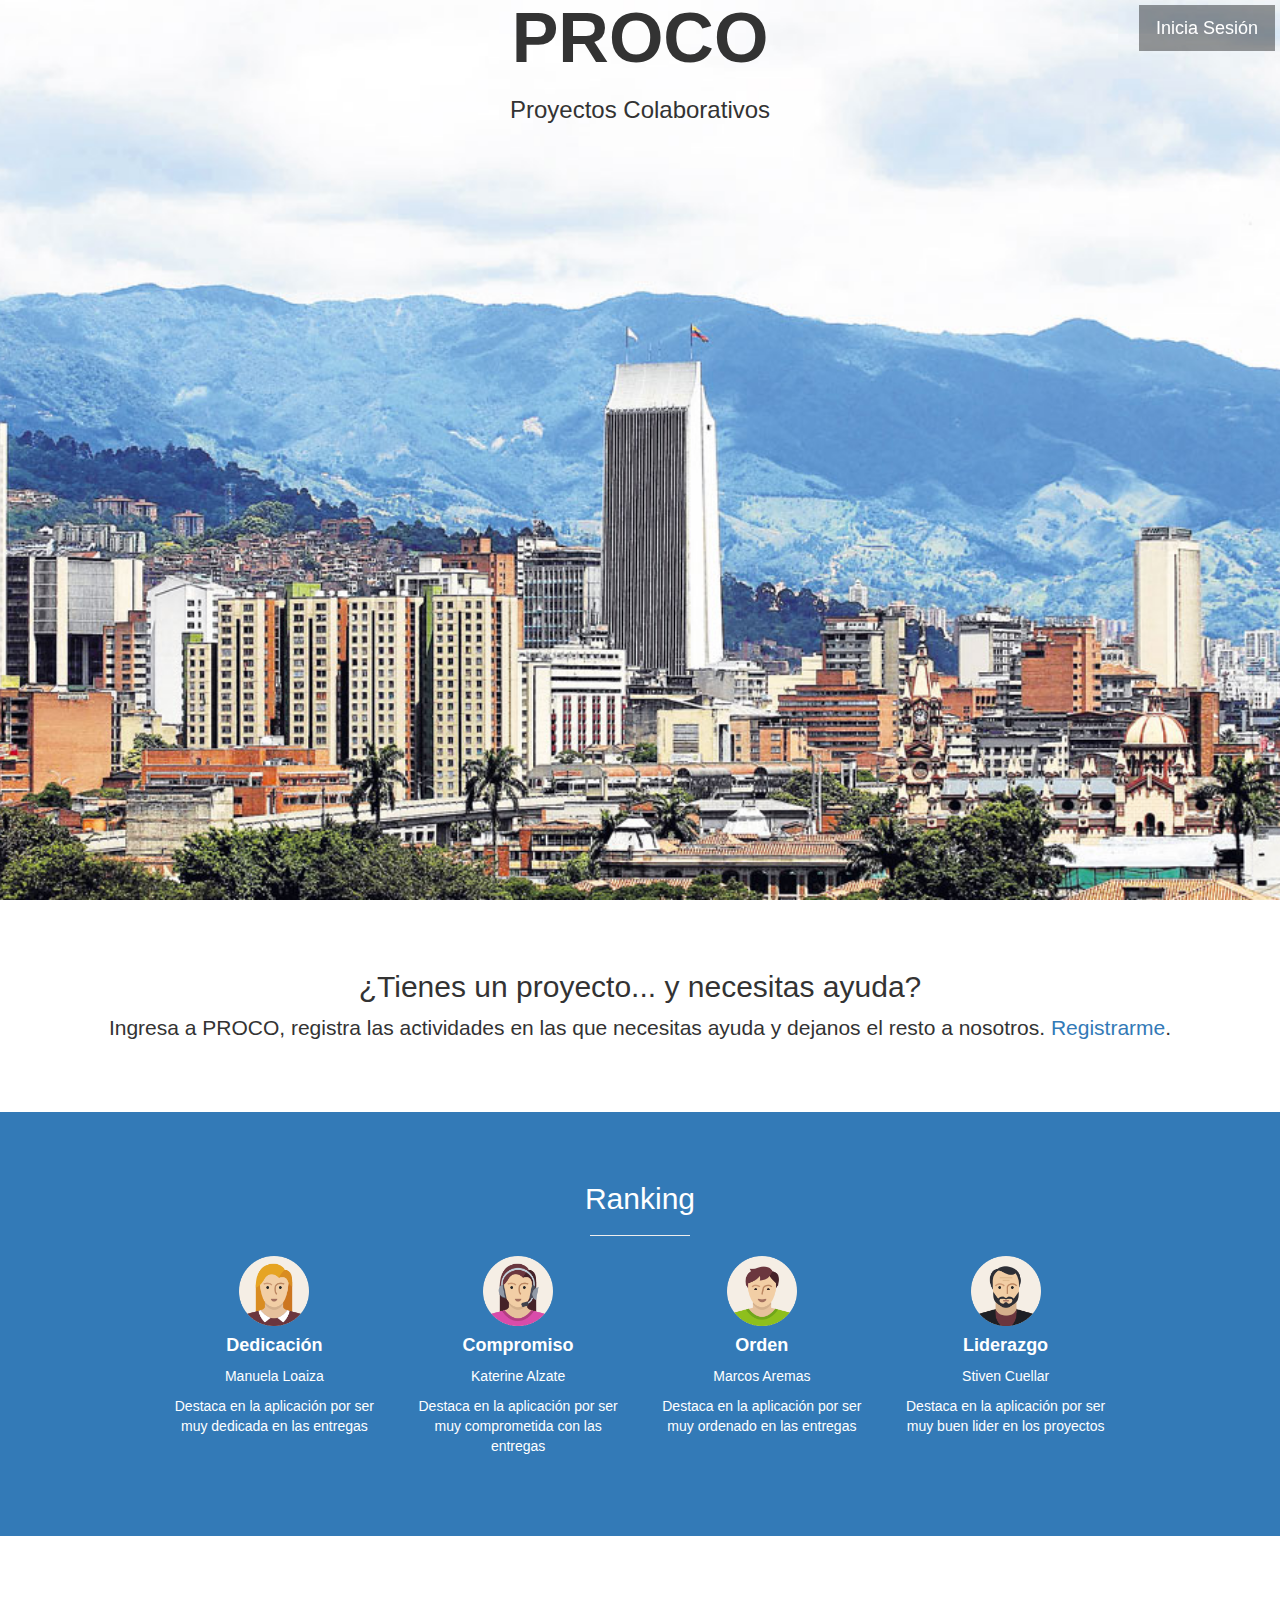
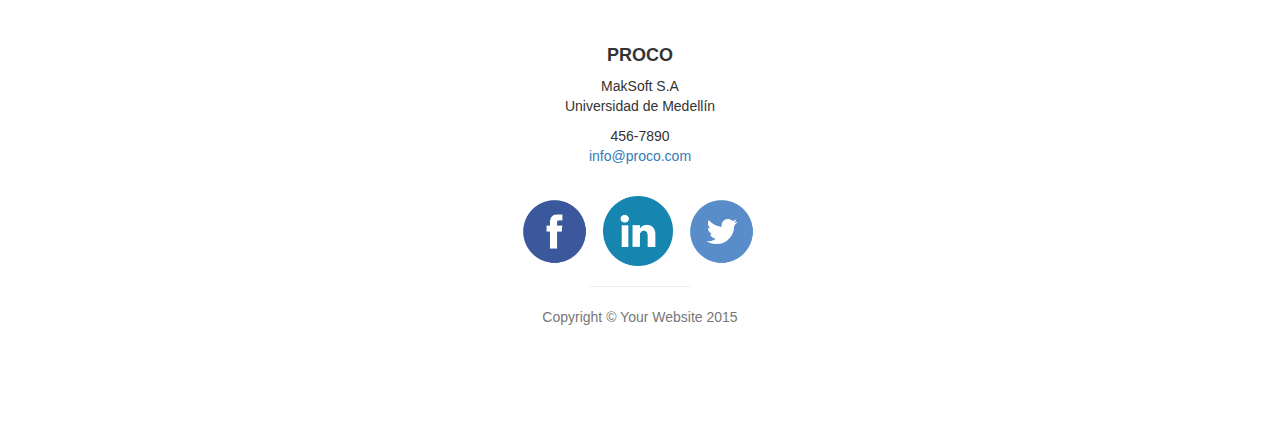
==== commit e7d3fee7: "Iconos del Ranking y Login" ====
--- a/WebContent/index.html
+++ b/WebContent/index.html
@@ -28,6 +28,33 @@
 </head>
 
 <body> 
+
+<!-- Navigation -->
+    <a id="menu-toggle" href="#" class="btn btn-dark btn-lg toggle">Inicia Sesión<i class="fa fa-bars"></i></a>
+    <nav id="sidebar-wrapper">
+        <ul class="sidebar-nav">
+            <a id="menu-close" href="#" class="btn btn-dark btn-lg pull-right toggle">X<i class="fa fa-times"></i></a>
+            <li class="sidebar-brand">
+                <p class="txtLogin">Inicia Sesión</p>
+            </li>
+            <li>
+                <p class="txtLogin">Usuario</p>
+            </li>
+            <li>
+            	<input class="textBox" type="text" name="us">
+            </li>
+            <li>
+                <p class="txtLogin">Contraseña</p>
+            </li>
+            <li>
+            	<input class="textBox" type="password" name="pw">
+            </li>
+            <br>
+            <li>
+            	<a href="misCosas.html" class="btn btn-dark btn-lg">Ingresar</a>
+            </li>
+        </ul>
+    </nav>
 
 <!-- Header -->
 <!--http://www.larepublica.co/sites/default/files/larepublica/imagenes/noticias/1/medellin0302-1000.jpg-->
@@ -37,7 +64,7 @@
         		<h1>PROCO</h1>
 	            <h3>Proyectos Colaborativos</h3>
 	            <br>
-	            <a href="misCosas.html" class="btn btn-dark btn-lg">Iniciar Sesión</a>
+	            <!--<a href="misCosas.html" class="btn btn-dark btn-lg">Iniciar Sesión</a>-->
         	</div>
         </div>
     </header>
@@ -68,8 +95,7 @@
                         <div class="col-md-3 col-sm-6">
                             <div class="service-item">
                                 <span class="fa-stack fa-4x">
-                                <i class="fa fa-circle fa-stack-2x"></i>
-                                <i class="fa fa-cloud fa-stack-1x text-primary"></i>
+                                <img class="iconRedSocial" src="resources/img/usuario3.png">
                             </span>
                                 <h4>
                                     <strong>Dedicación</strong>
@@ -81,8 +107,7 @@
                         <div class="col-md-3 col-sm-6">
                             <div class="service-item">
                                 <span class="fa-stack fa-4x">
-                                <i class="fa fa-circle fa-stack-2x"></i>
-                                <i class="fa fa-compass fa-stack-1x text-primary"></i>
+                                <img class="iconRedSocial" src="resources/img/usuario2.png">
                             </span>
                                 <h4>
                                     <strong>Compromiso</strong>
@@ -94,8 +119,7 @@
                         <div class="col-md-3 col-sm-6">
                             <div class="service-item">
                                 <span class="fa-stack fa-4x">
-                                <i class="fa fa-circle fa-stack-2x"></i>
-                                <i class="fa fa-flask fa-stack-1x text-primary"></i>
+                                <img class="iconRedSocial" src="resources/img/usuario1.png">
                             </span>
                                 <h4>
                                     <strong>Orden</strong>
@@ -107,8 +131,7 @@
                         <div class="col-md-3 col-sm-6">
                             <div class="service-item">
                                 <span class="fa-stack fa-4x">
-                                <i class="fa fa-circle fa-stack-2x"></i>
-                                <i class="fa fa-shield fa-stack-1x text-primary"></i>
+                               <img class="iconRedSocial" src="resources/img/usuario4.png">
                             </span>
                                 <h4>
                                     <strong>Liderazgo</strong>
@@ -143,13 +166,13 @@
                     <br>
                     <ul class="list-inline">
                         <li>
-                            <a href="#"><i class="fa fa-facebook fa-fw fa-3x"></i></a>
+                            <img class="iconRedSocial" src="resources/img/facebook_circle_color.png">
                         </li>
                         <li>
-                            <a href="#"><i class="fa fa-twitter fa-fw fa-3x"></i></a>
+                            <img class="iconRedSocial" src="resources/img/linkedin_circle.png">
                         </li>
                         <li>
-                            <a href="#"><i class="fa fa-dribbble fa-fw fa-3x"></i></a>
+                            <img class="iconRedSocial" src="resources/img/twitter_circle_color.png">
                         </li>
                     </ul>
                     <hr class="small">
@@ -159,6 +182,43 @@
         </div>
     </footer>
 
+<!-- jQuery -->
+    <script src="resources/js/jquery.js"></script>
+
+    <!-- Bootstrap Core JavaScript -->
+    <script src="resources/js/bootstrap.min.js"></script>
+
+<!-- Custom Theme JavaScript -->
+    <script>
+    // Closes the sidebar menu
+    $("#menu-close").click(function(e) {
+        e.preventDefault();
+        $("#sidebar-wrapper").toggleClass("active");
+    });
+
+    // Opens the sidebar menu
+    $("#menu-toggle").click(function(e) {
+        e.preventDefault();
+        $("#sidebar-wrapper").toggleClass("active");
+    });
+
+    // Scrolls to the selected menu item on the page
+    $(function() {
+        $('a[href*=#]:not([href=#])').click(function() {
+            if (location.pathname.replace(/^\//, '') == this.pathname.replace(/^\//, '') || location.hostname == this.hostname) {
+
+                var target = $(this.hash);
+                target = target.length ? target : $('[name=' + this.hash.slice(1) + ']');
+                if (target.length) {
+                    $('html,body').animate({
+                        scrollTop: target.offset().top
+                    }, 1000);
+                    return false;
+                }
+            }
+        });
+    });
+    </script>
 </body>
 
 </html>
--- a/WebContent/resources/css/portfolioIndex.css
+++ b/WebContent/resources/css/portfolioIndex.css
@@ -19,15 +19,28 @@
 .text-vertical-center {
     display: table-cell;
     text-align: center;
-    vertical-align: middle;
+    vertical-align: top;
 }
 
 
 .text-vertical-center h1 {
     margin: 0;
     padding: 0;
-    font-size: 4.5em;
+    font-size: 5em;
     font-weight: 700;
+}
+
+.txtLogin{
+	color: white;
+}
+
+.textBox{
+	width: 85%;
+}
+
+.iconRedSocial{
+	width: 70px;
+	height: 70px;
 }
 
 /* Custom Button Styles */
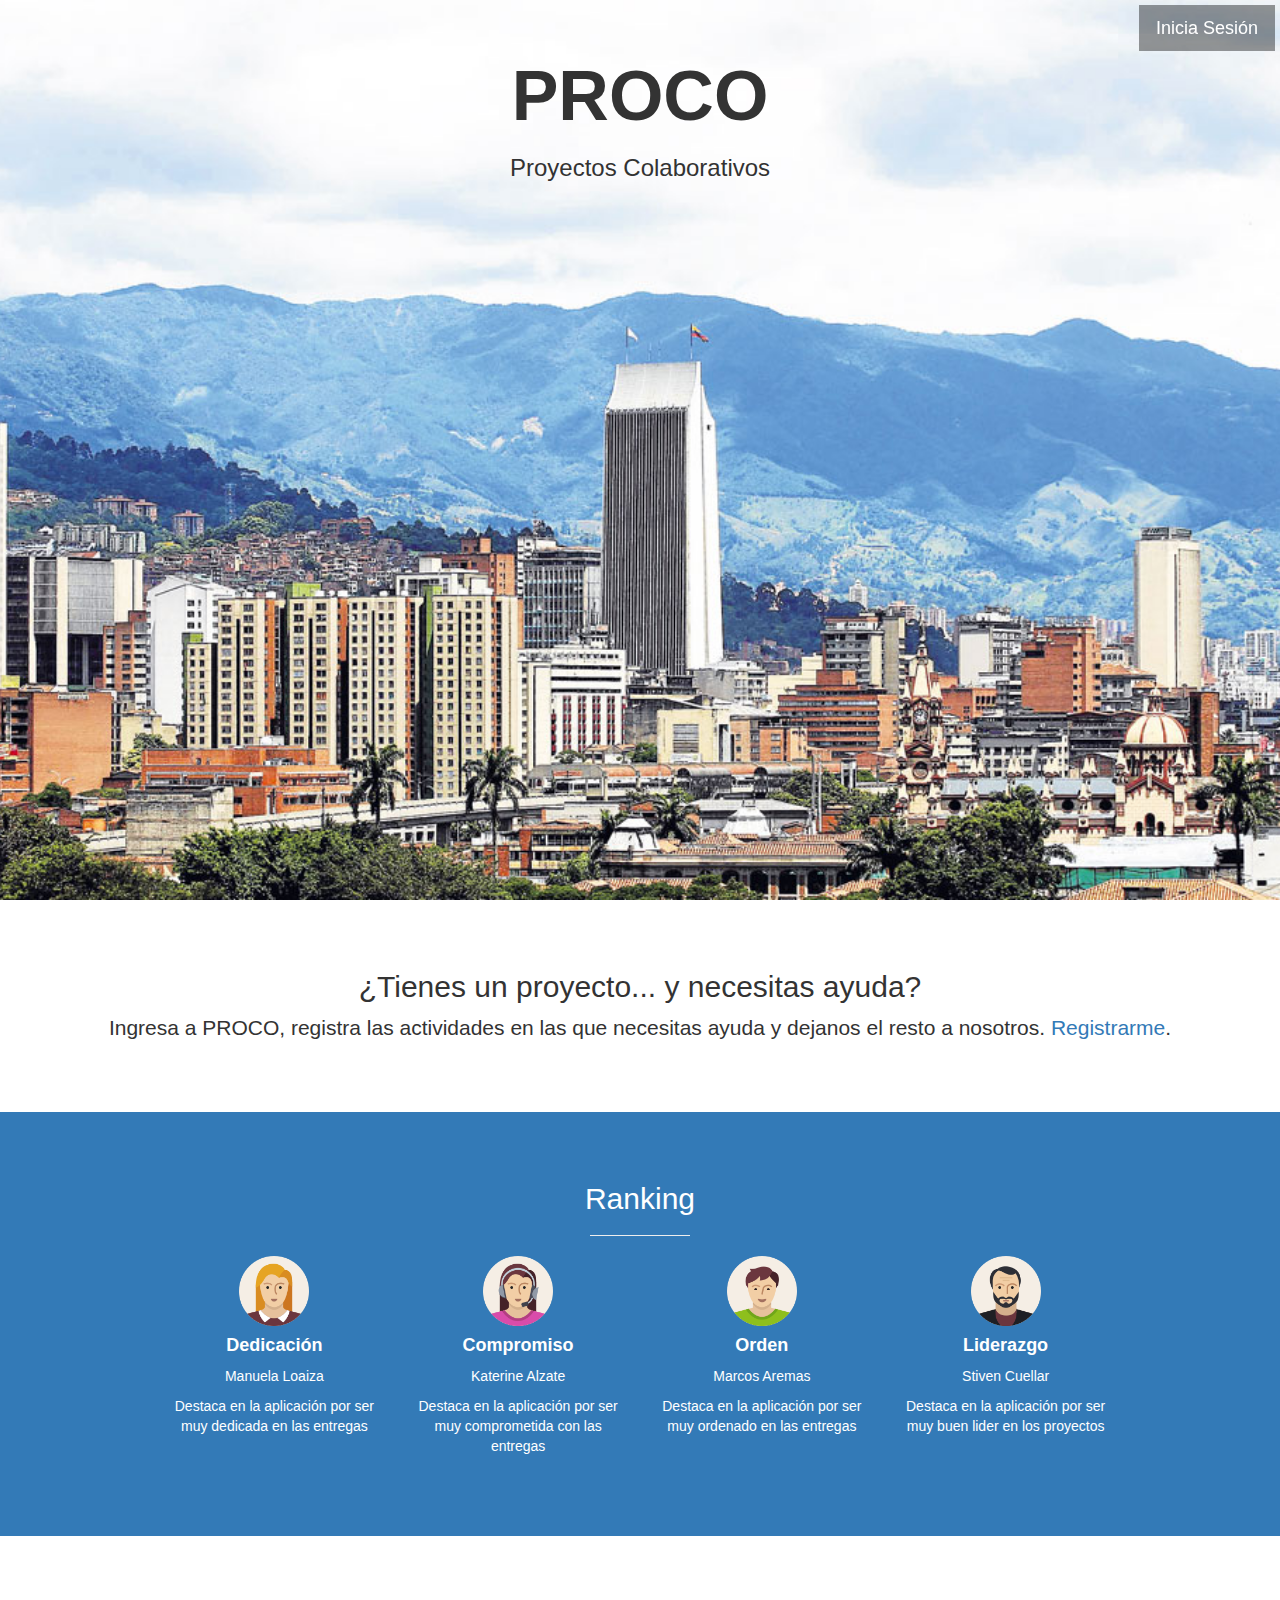
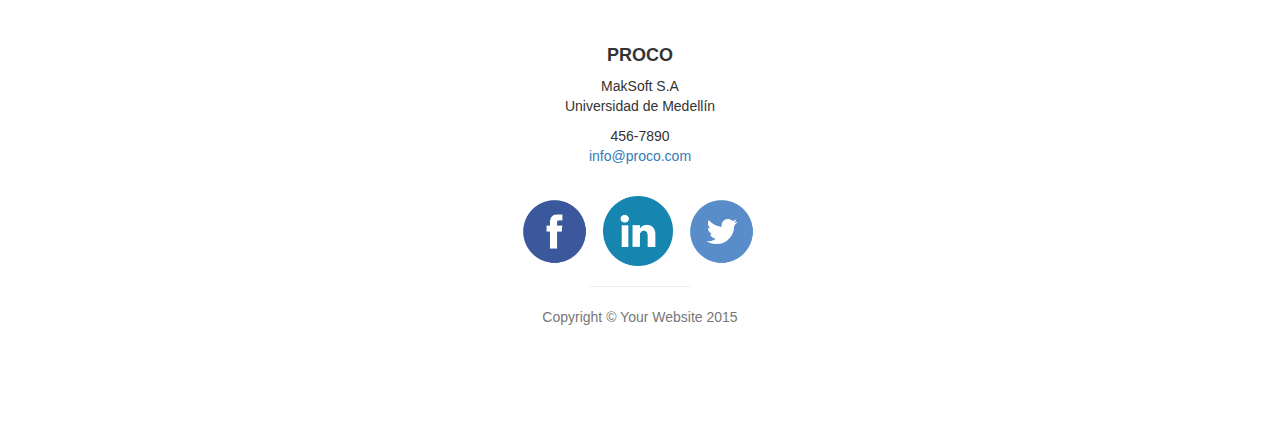
==== commit 78681378: "Ejemplos de Actividades" ====
--- a/WebContent/index.html
+++ b/WebContent/index.html
@@ -9,7 +9,7 @@
     <meta name="description" content="">
     <meta name="author" content="">
 
-    <title>Modern Business - Start Bootstrap Template</title>
+    <title>PROCO</title>
 
     <!-- Bootstrap Core CSS -->
     <link href="resources/css/bootstrapIndex.min.css" rel="stylesheet">
@@ -53,6 +53,7 @@
             <li>
             	<a href="misCosas.html" class="btn btn-dark btn-lg">Ingresar</a>
             </li>
+            
         </ul>
     </nav>
 
@@ -166,7 +167,7 @@
                     <br>
                     <ul class="list-inline">
                         <li>
-                            <img class="iconRedSocial" src="resources/img/facebook_circle_color.png">
+                            <img href="https://www.facebook.com/" class="iconRedSocial" src="resources/img/facebook_circle_color.png">
                         </li>
                         <li>
                             <img class="iconRedSocial" src="resources/img/linkedin_circle.png">
--- a/WebContent/resources/css/portfolioIndex.css
+++ b/WebContent/resources/css/portfolioIndex.css
@@ -96,6 +96,11 @@
     transition: all 0.4s ease 0s;
 }
 
+.contenedor{
+	
+	margin-top: 4.5%;
+}
+
 .sidebar-nav {
     position: absolute;
     top: 0;
